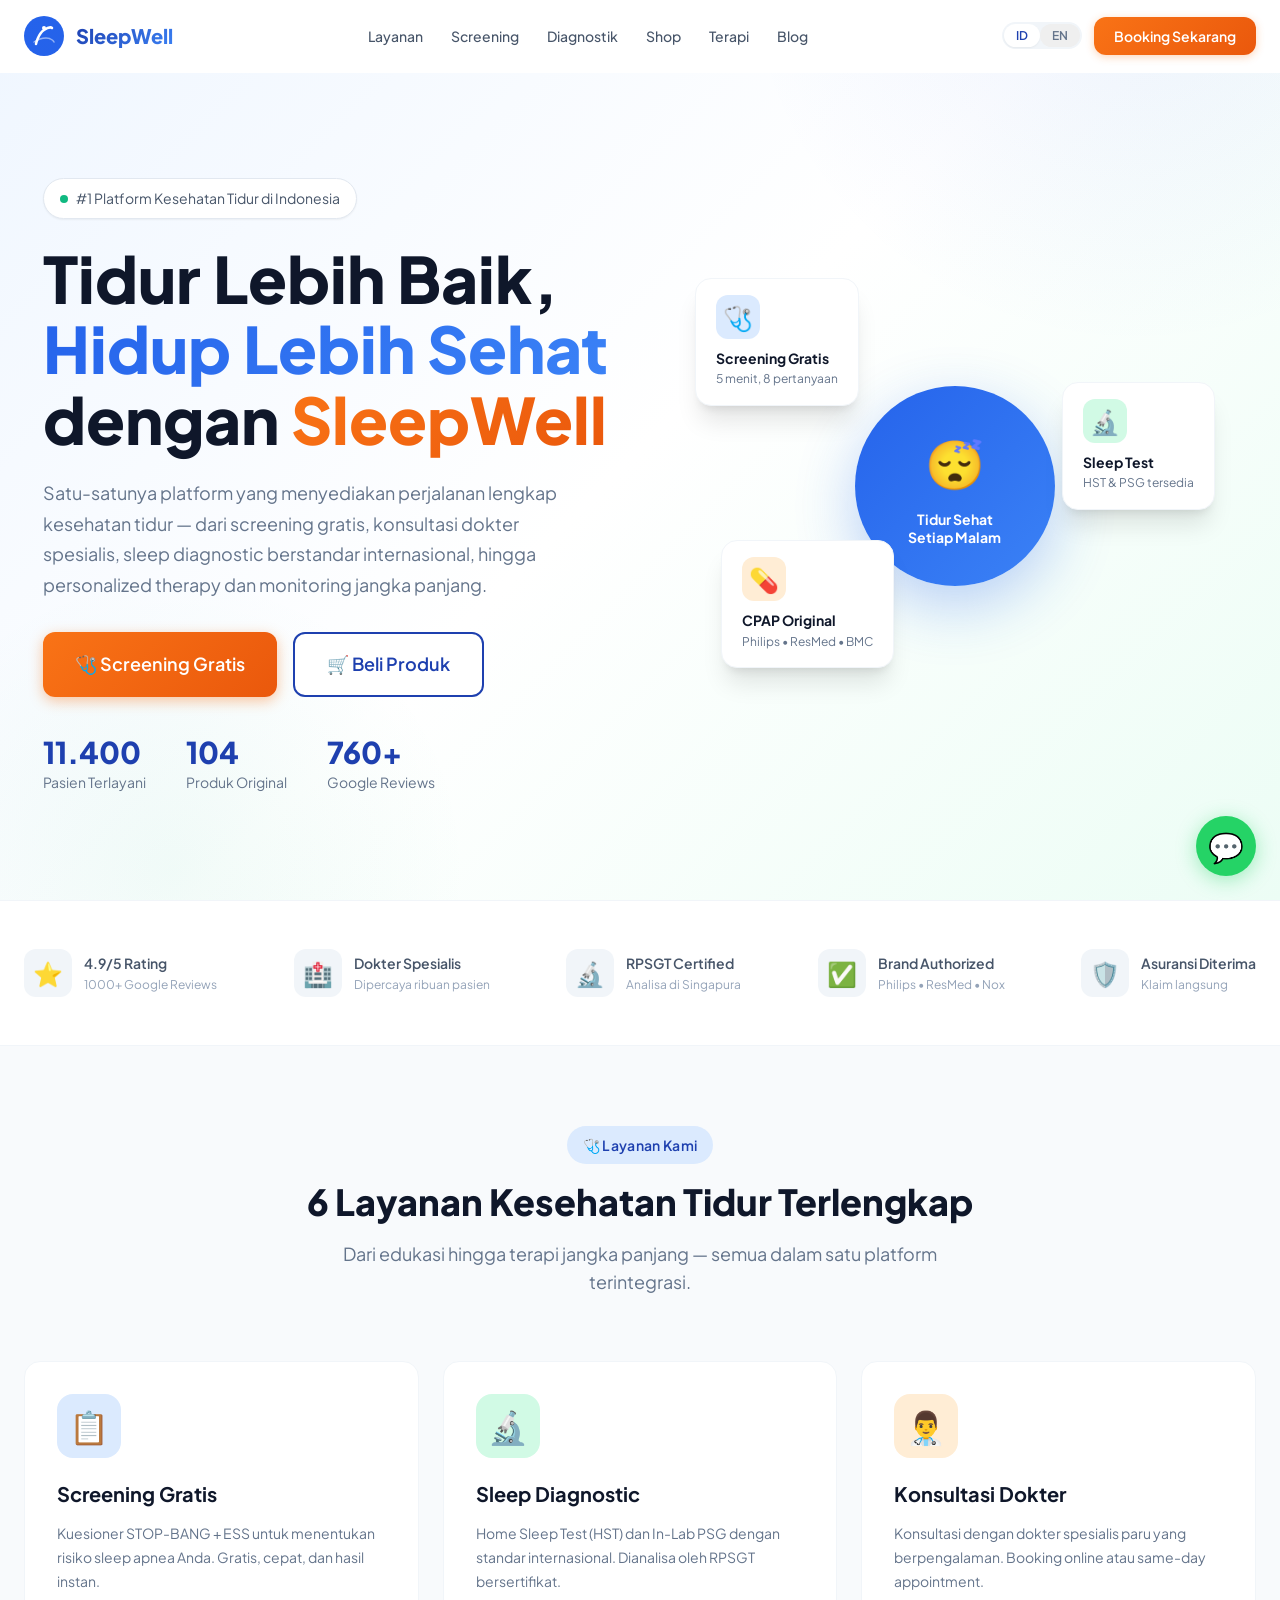
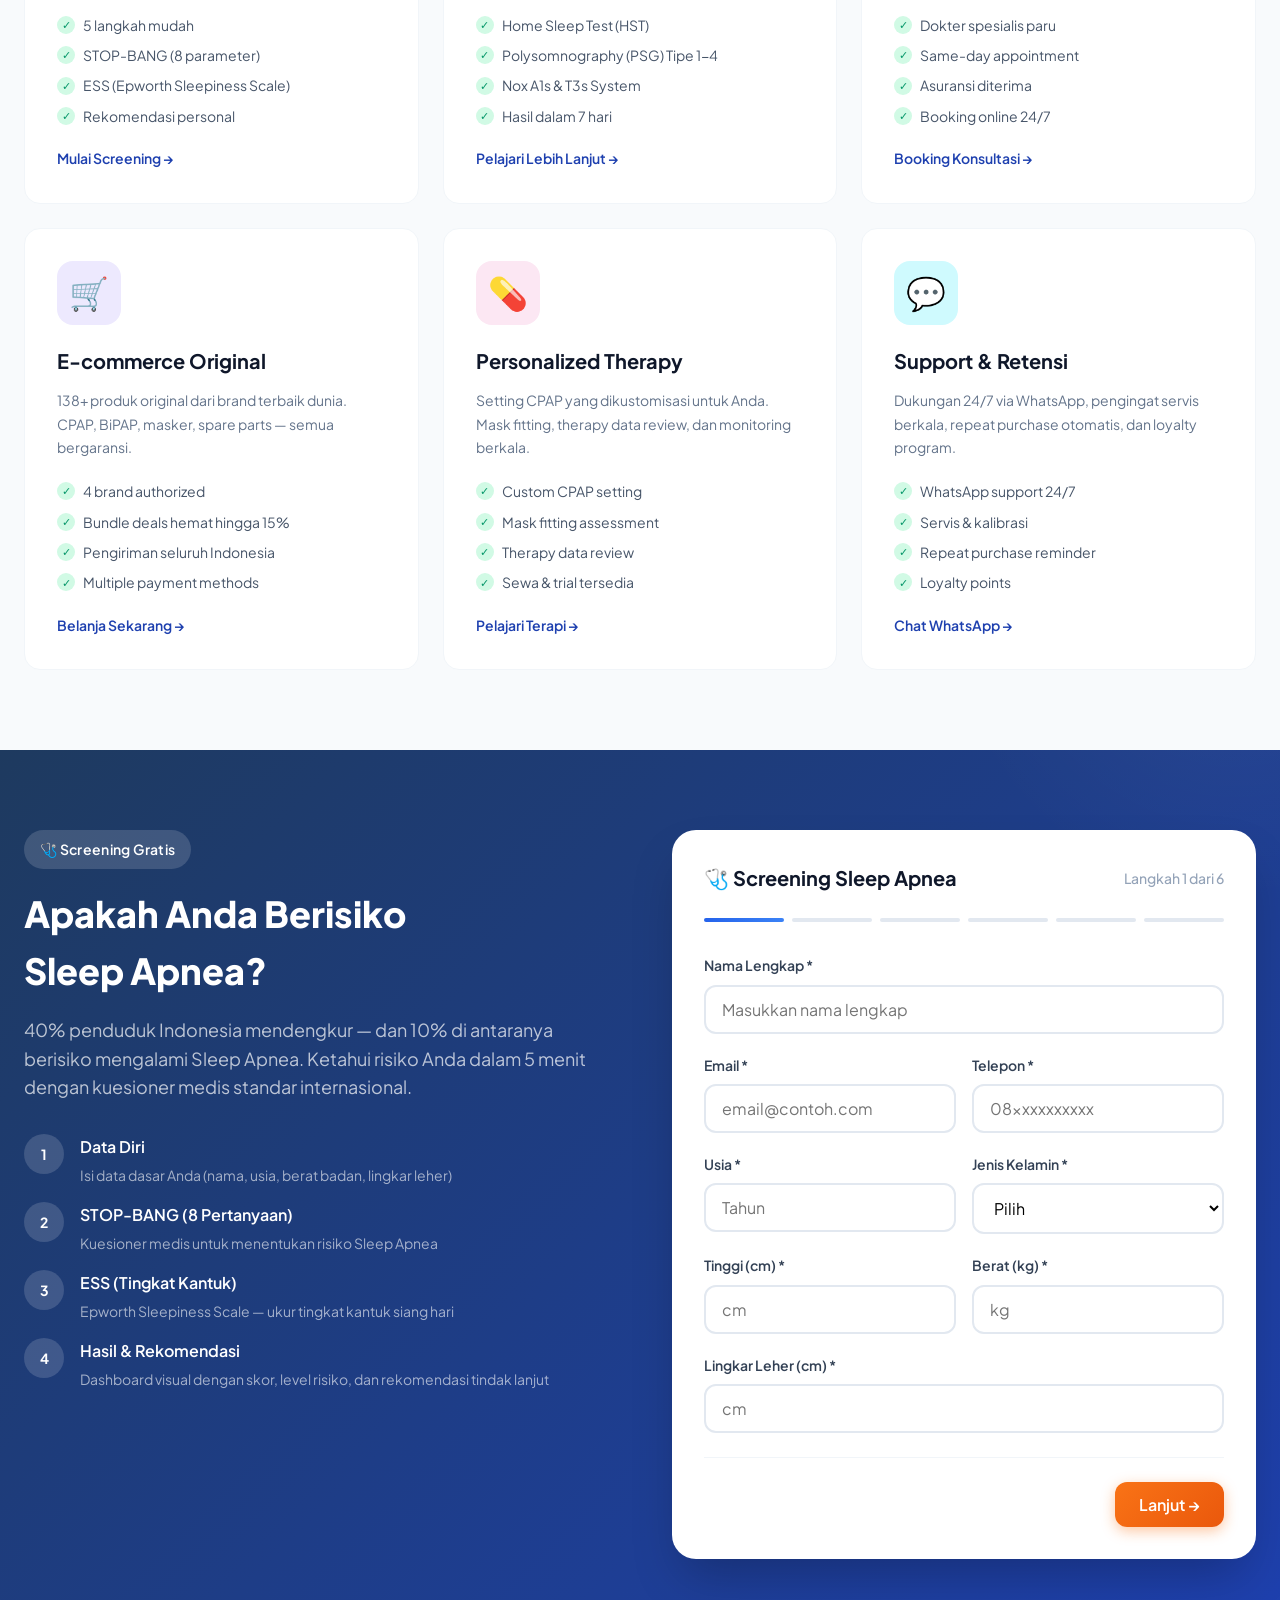
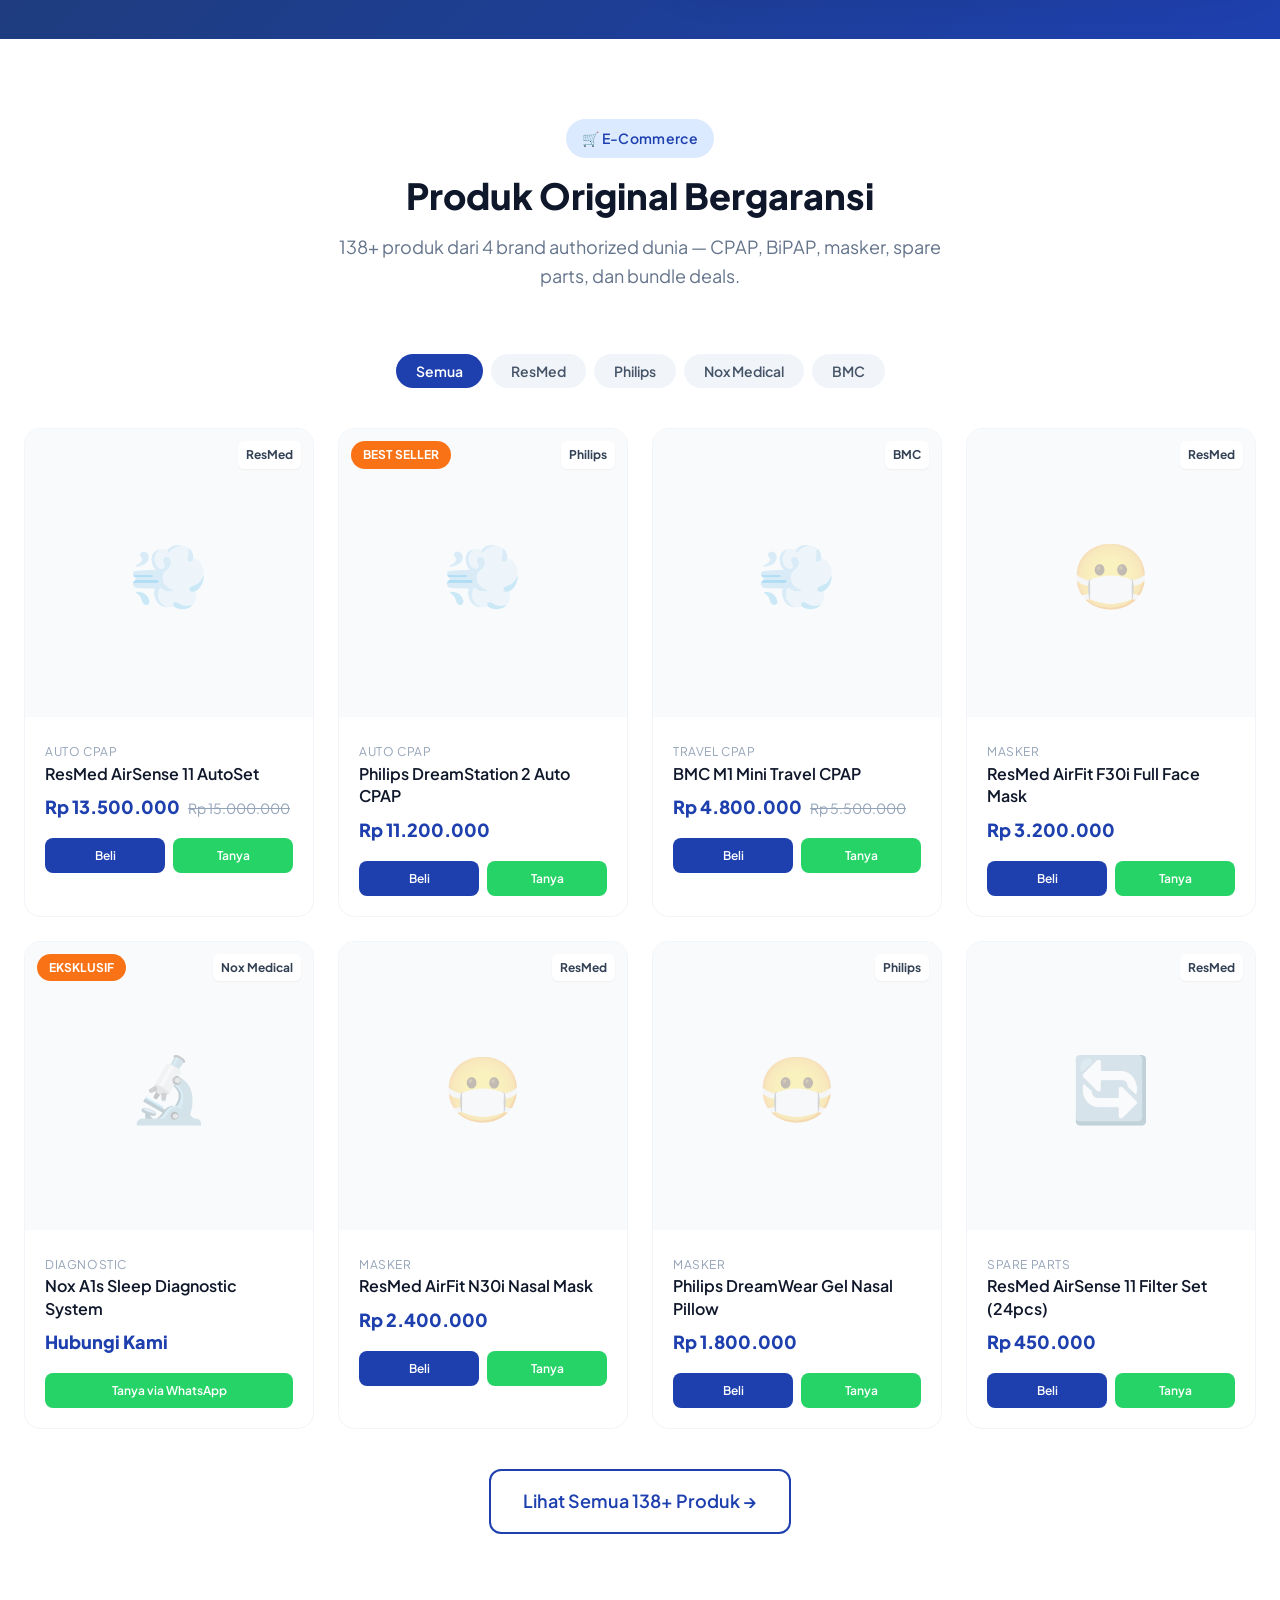
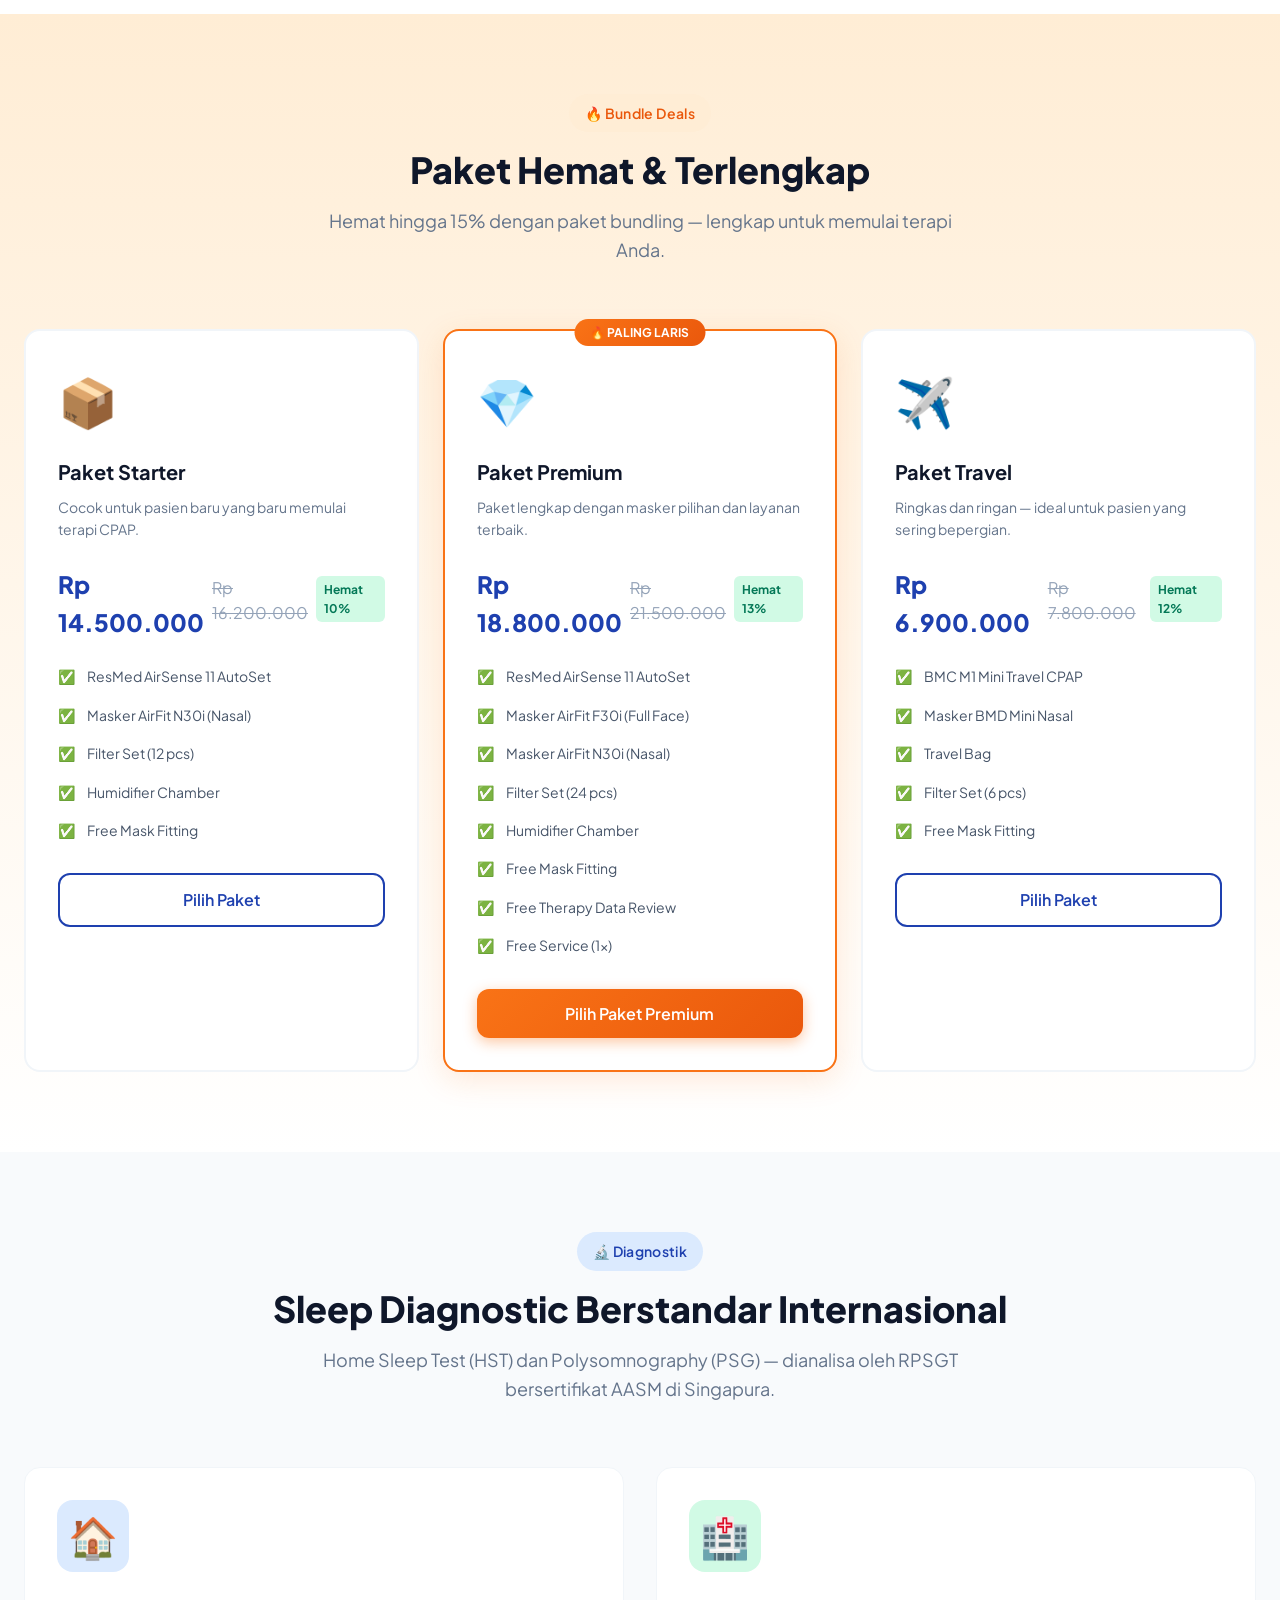
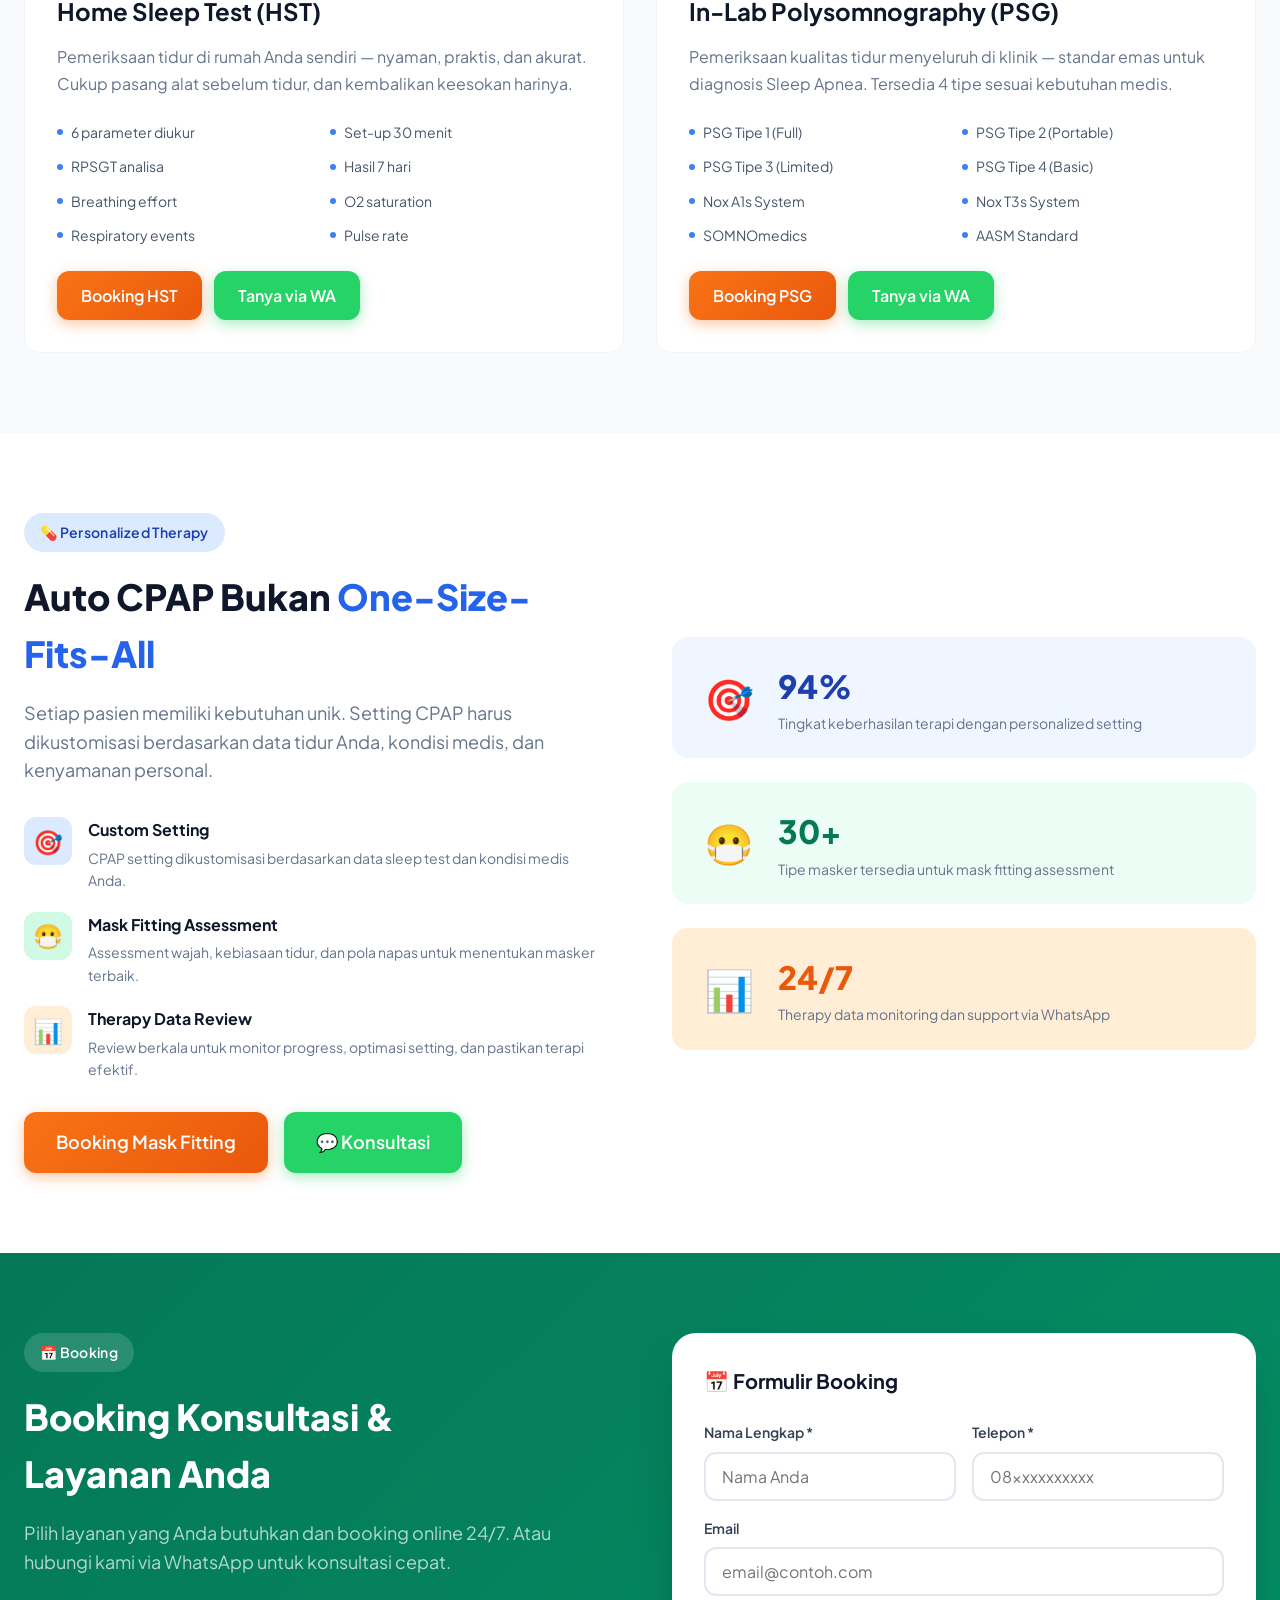
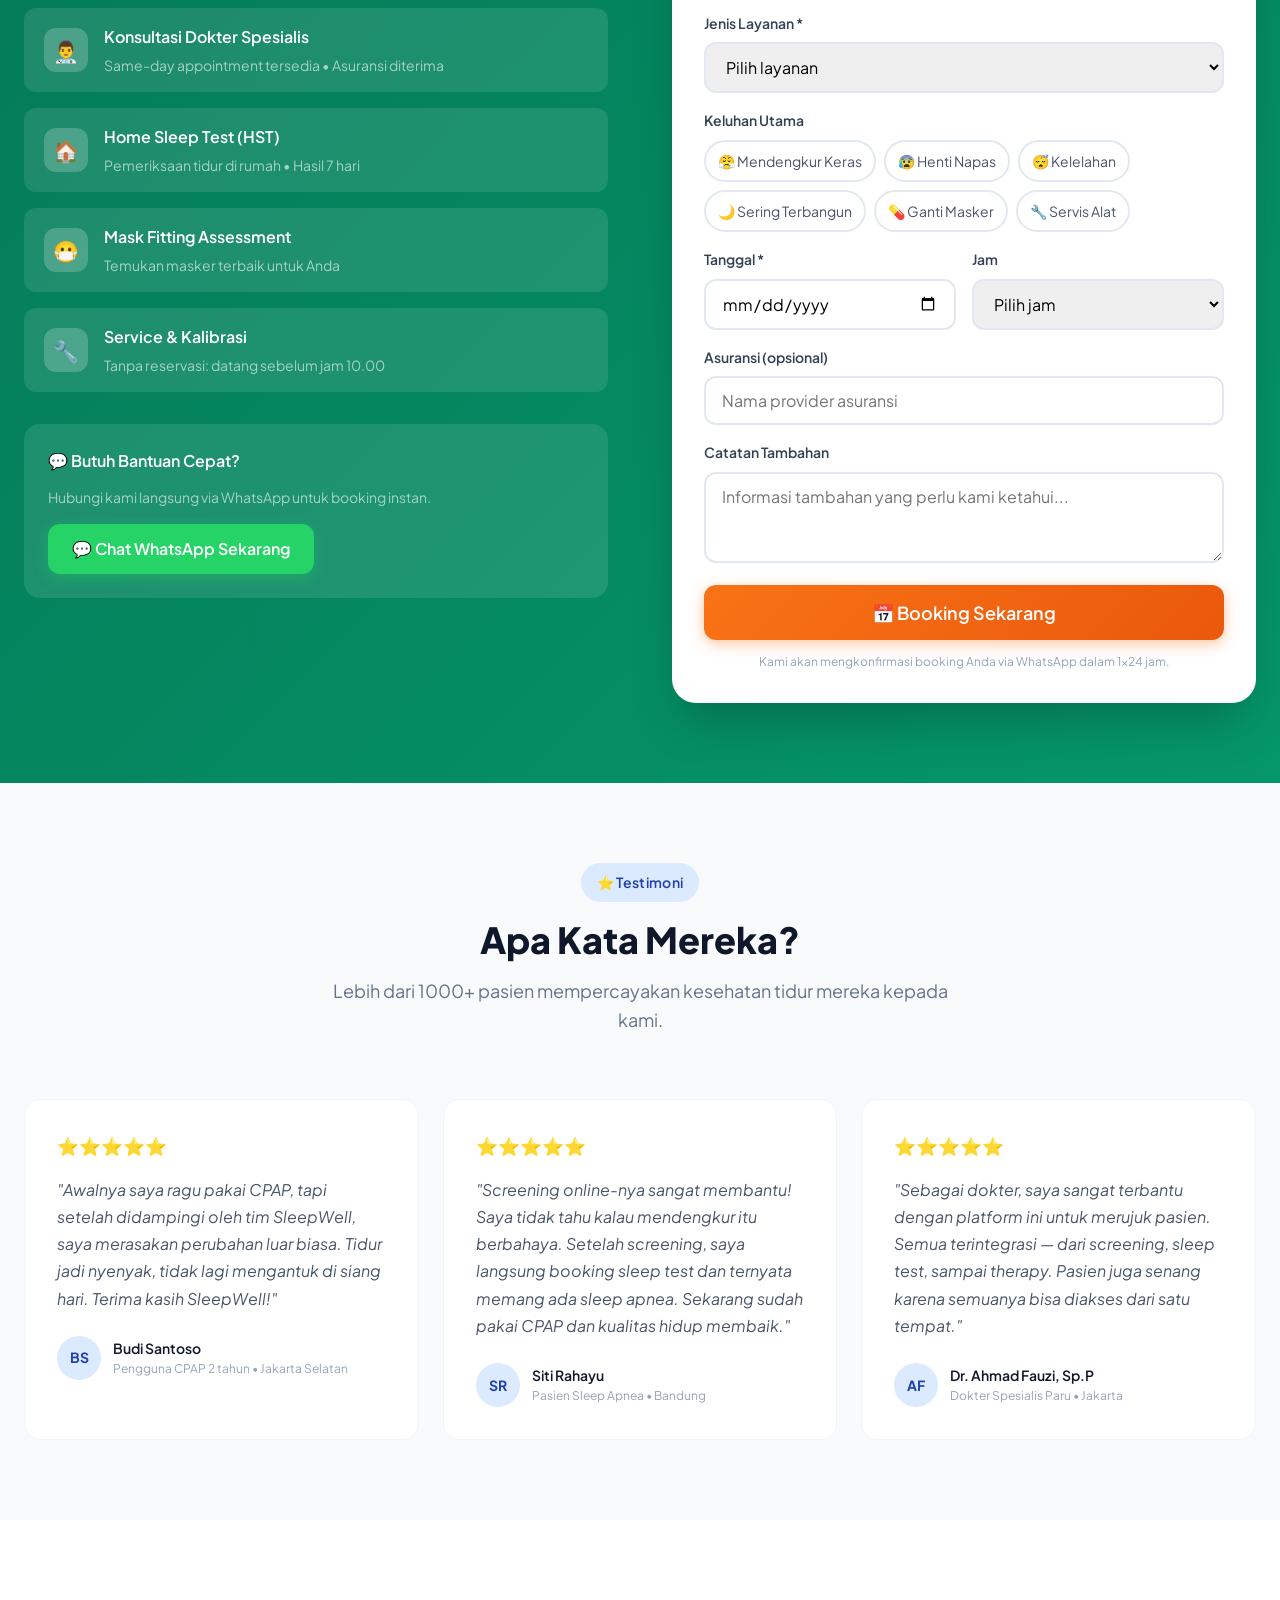
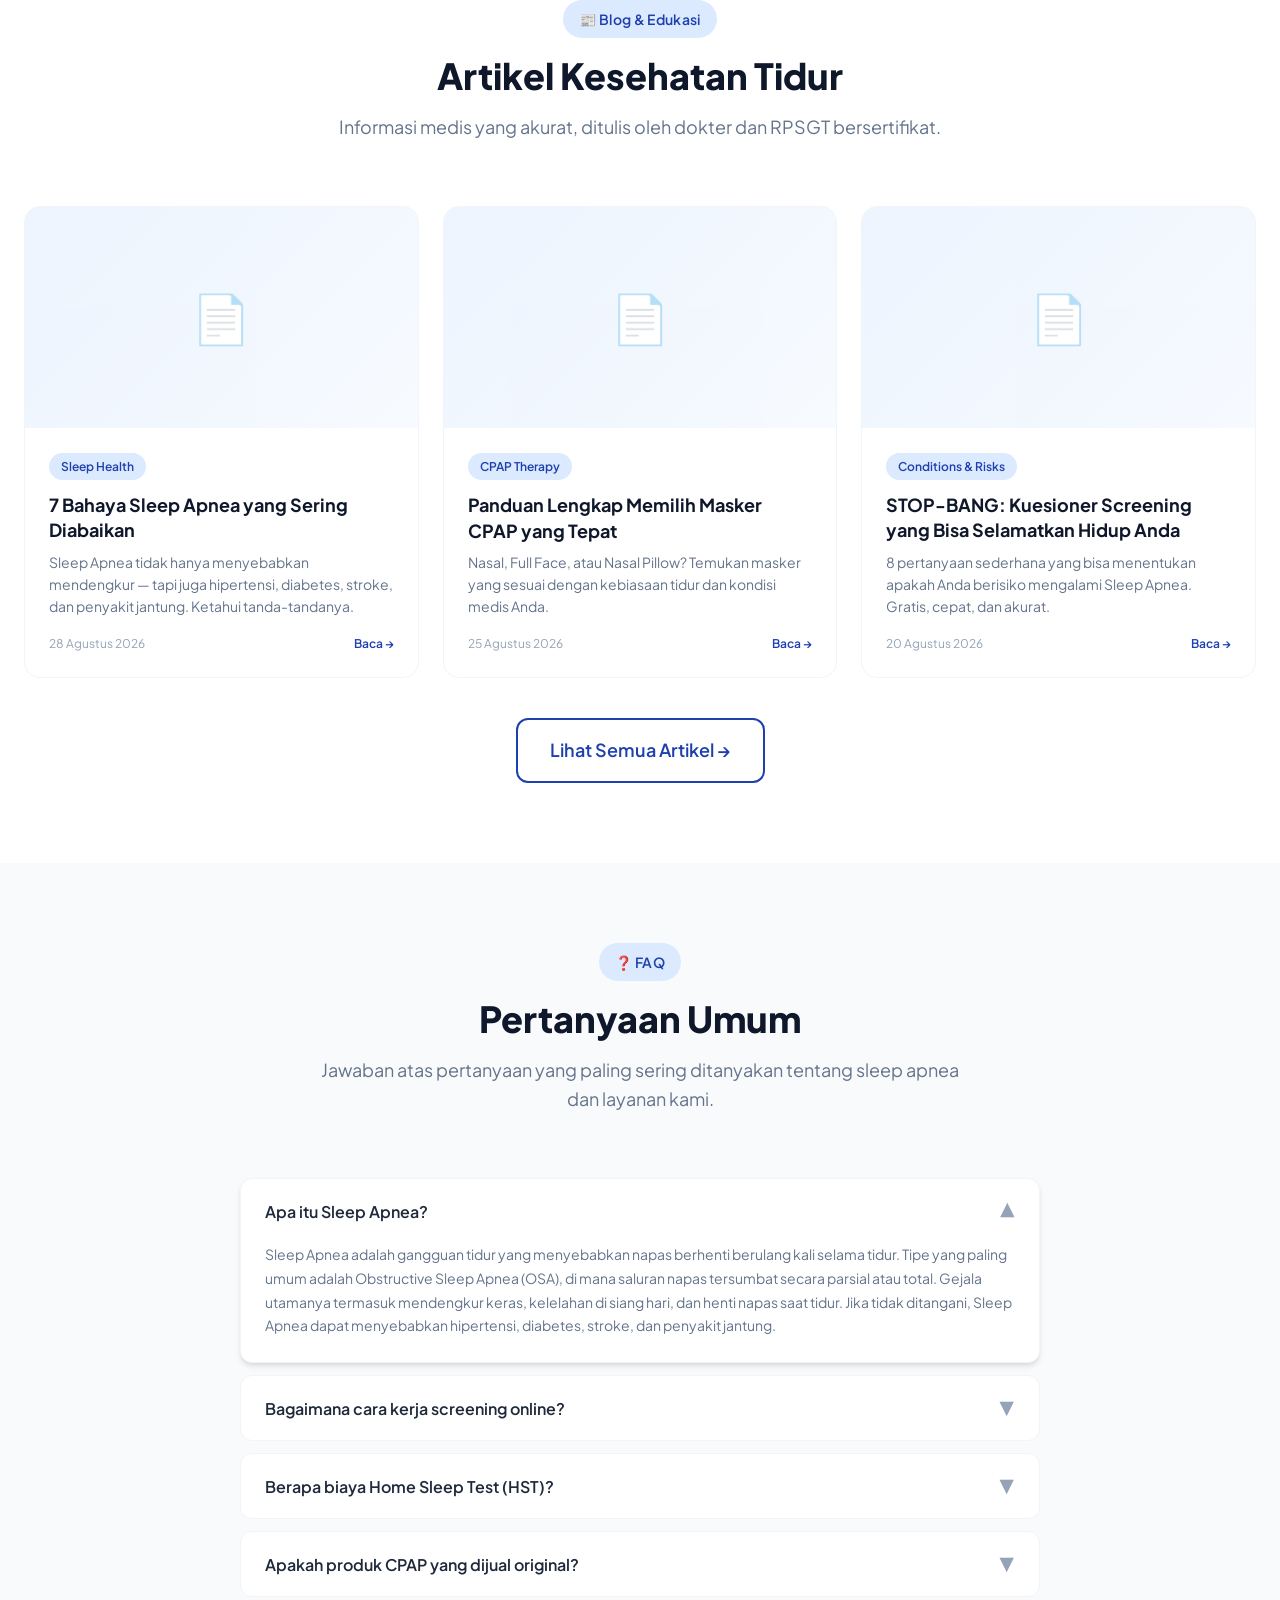
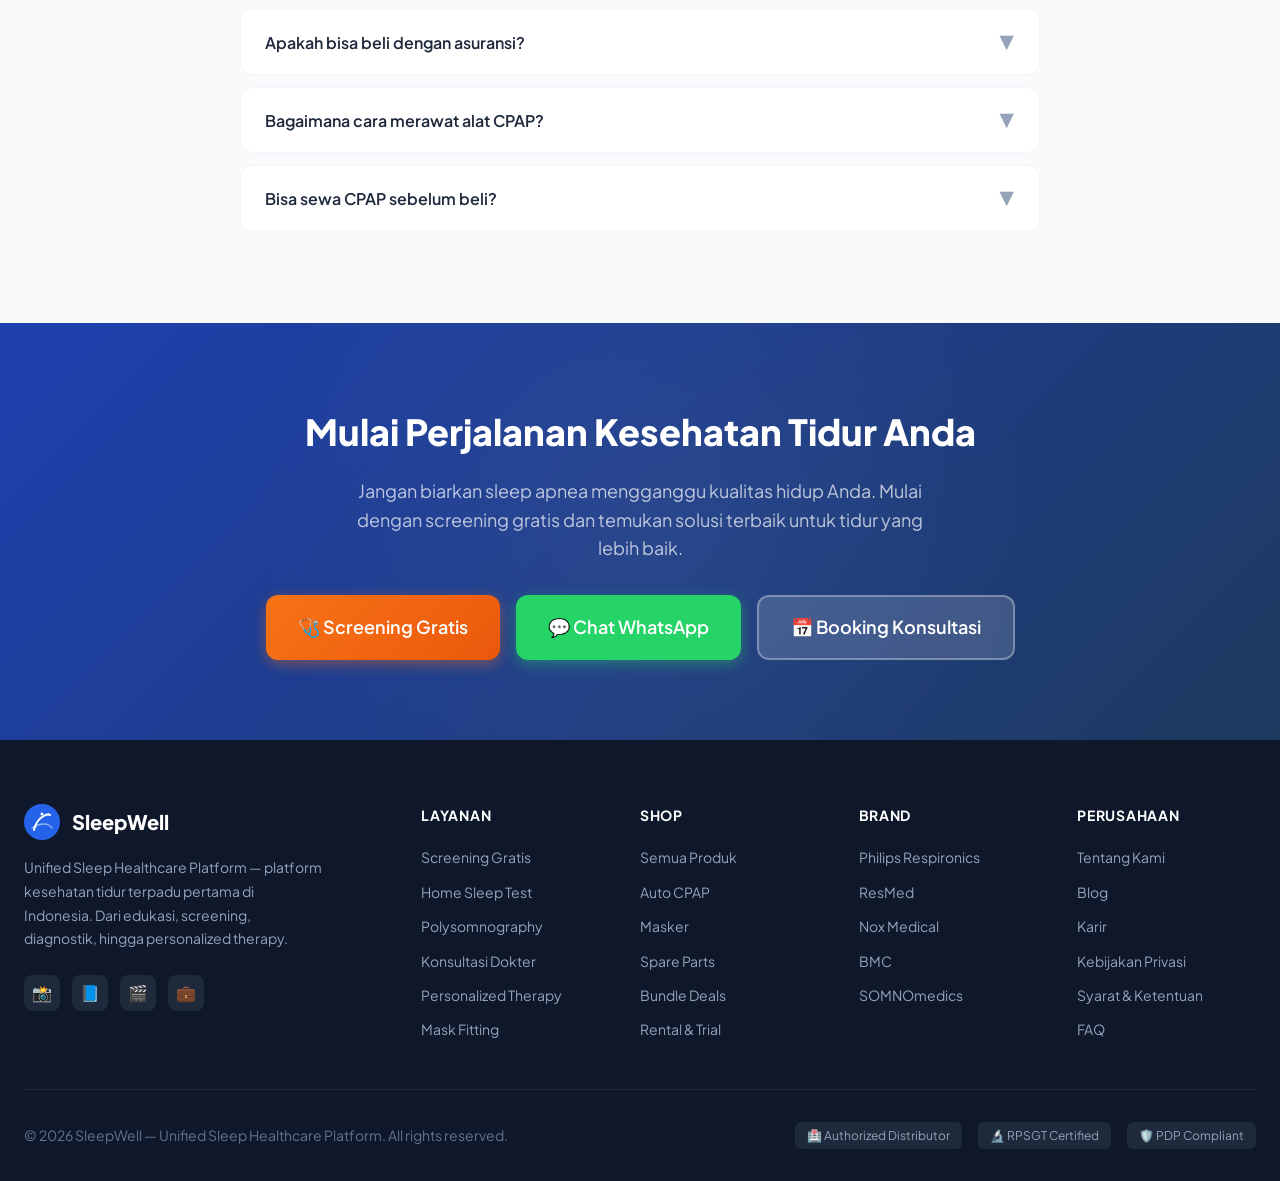
==== index.html @ 0ee3d503 "Deploy landing page to GitHub Pages Static landing page for Unified Sleep Healthcare Platform with C" ====
<!DOCTYPE html>
<html lang="id">
<head>
  <meta charset="UTF-8">
  <meta name="viewport" content="width=device-width, initial-scale=1.0">
  <meta name="description" content="Unified Sleep Healthcare Platform — Satu-satunya platform di Indonesia yang menyediakan perjalanan lengkap kesehatan tidur: screening gratis, konsultasi dokter spesialis, sleep diagnostic, e-commerce CPAP, dan personalized therapy.">
  <meta name="keywords" content="sleep apnea, CPAP, BiPAP, screening sleep, home sleep test, Polysomnography, kesehatan tidur, dokter spesialis">
  <meta name="author" content="Unified Sleep Healthcare">
  <meta property="og:title" content="Unified Sleep Healthcare Platform">
  <meta property="og:description" content="Satu-satunya platform di Indonesia yang menyediakan perjalanan lengkap kesehatan tidur.">
  <meta property="og:type" content="website">
  <title>SleepWell — Unified Sleep Healthcare Platform</title>

  <!-- Fonts -->
  <link rel="preconnect" href="https://fonts.googleapis.com">
  <link rel="preconnect" href="https://fonts.gstatic.com" crossorigin>
  <link href="https://fonts.googleapis.com/css2?family=Plus+Jakarta+Sans:wght@400;500;600;700;800&display=swap" rel="stylesheet">

  <!-- Stylesheet -->
  <link rel="stylesheet" href="css/style.css">

  <!-- Structured Data -->
  <script type="application/ld+json">
  {
    "@context": "https://schema.org",
    "@type": "MedicalOrganization",
    "name": "Unified Sleep Healthcare Platform",
    "description": "Platform kesehatan tidur terpadu pertama di Indonesia",
    "medicalSpecialty": "Pulmonology",
    "availableService": [
      {"@type": "MedicalProcedure", "name": "Home Sleep Test"},
      {"@type": "MedicalProcedure", "name": "Polysomnography"},
      {"@type": "MedicalTherapy", "name": "CPAP Therapy"},
      {"@type": "MedicalTherapy", "name": "Personalized Therapy"}
    ]
  }
  </script>
</head>
<body>

  <!-- Skip Link -->
  <a href="#main" class="skip-link">Skip to main content</a>

  <!-- ============================================
       NAVIGATION
       ============================================ -->
  <nav class="navbar" role="navigation" aria-label="Main navigation">
    <div class="container navbar-inner">
      <!-- Brand -->
      <a href="#" class="navbar-brand" aria-label="SleepWell Home">
        <svg viewBox="0 0 40 40" fill="none" xmlns="http://www.w3.org/2000/svg" aria-hidden="true">
          <circle cx="20" cy="20" r="20" fill="url(#grad1)"/>
          <path d="M12 28C12 28 14 18 20 14C26 10 28 12 28 12" stroke="white" stroke-width="2.5" stroke-linecap="round"/>
          <path d="M10 26C10 26 16 22 22 22C28 22 30 26 30 26" stroke="rgba(255,255,255,0.5)" stroke-width="1.5" stroke-linecap="round"/>
          <circle cx="20" cy="12" r="2" fill="white"/>
          <defs>
            <linearGradient id="grad1" x1="0" y1="0" x2="40" y2="40">
              <stop offset="0%" stop-color="#2563eb"/>
              <stop offset="100%" stop-color="#1e40af"/>
            </linearGradient>
          </defs>
        </svg>
        <span>SleepWell</span>
      </a>

      <!-- Desktop Menu -->
      <div class="navbar-menu" role="menubar">
        <a href="#services" class="navbar-link" role="menuitem">Layanan</a>
        <a href="#screening" class="navbar-link" role="menuitem">Screening</a>
        <a href="#diagnosis" class="navbar-link" role="menuitem">Diagnostik</a>
        <a href="#shop" class="navbar-link" role="menuitem">Shop</a>
        <a href="#therapy" class="navbar-link" role="menuitem">Terapi</a>
        <a href="#blog" class="navbar-link" role="menuitem">Blog</a>
      </div>

      <!-- Actions -->
      <div class="navbar-actions">
        <div class="lang-toggle" role="group" aria-label="Language">
          <button class="lang-btn active" data-lang="id" aria-pressed="true">ID</button>
          <button class="lang-btn" data-lang="en" aria-pressed="false">EN</button>
        </div>
        <a href="#booking" class="btn btn-primary btn-sm navbar-cta">Booking Sekarang</a>
        <button class="mobile-toggle" aria-label="Open menu" onclick="toggleMobileMenu()">
          <span></span><span></span><span></span>
        </button>
      </div>
    </div>
  </nav>

  <!-- Mobile Menu -->
  <div class="mobile-menu" id="mobileMenu" aria-hidden="true">
    <div class="mobile-menu-content">
      <div class="mobile-menu-header">
        <span style="font-weight:700; color:var(--blue-700);">SleepWell</span>
        <button class="mobile-menu-close" onclick="toggleMobileMenu()" aria-label="Close menu">✕</button>
      </div>
      <div class="mobile-menu-links">
        <a href="#services" class="mobile-menu-link" onclick="toggleMobileMenu()">
          <span class="icon">🩺</span> Layanan
        </a>
        <a href="#screening" class="mobile-menu-link" onclick="toggleMobileMenu()">
          <span class="icon">📋</span> Screening Gratis
        </a>
        <a href="#diagnosis" class="mobile-menu-link" onclick="toggleMobileMenu()">
          <span class="icon">🔬</span> Diagnostik
        </a>
        <a href="#shop" class="mobile-menu-link" onclick="toggleMobileMenu()">
          <span class="icon">🛒</span> Shop
        </a>
        <a href="#therapy" class="mobile-menu-link" onclick="toggleMobileMenu()">
          <span class="icon">💊</span> Personalized Terapi
        </a>
        <a href="#booking" class="mobile-menu-link" onclick="toggleMobileMenu()">
          <span class="icon">📅</span> Konsultasi
        </a>
        <a href="#blog" class="mobile-menu-link" onclick="toggleMobileMenu()">
          <span class="icon">📰</span> Blog
        </a>
        <div class="mobile-menu-divider"></div>
        <a href="#booking" class="mobile-menu-cta" onclick="toggleMobileMenu()">Booking Sekarang</a>
      </div>
    </div>
  </div>

  <!-- ============================================
       MAIN CONTENT
       ============================================ -->
  <main id="main">

    <!-- HERO SECTION -->
    <section class="hero" id="home">
      <div class="container">
        <div class="hero-grid">
          <!-- Hero Content -->
          <div class="hero-content">
            <div class="hero-badge">
              <span class="badge-dot"></span>
              #1 Platform Kesehatan Tidur di Indonesia
            </div>
            <h1 class="hero-title">
              Tidur Lebih Baik,<br>
              <span class="highlight">Hidup Lebih Sehat</span><br>
              dengan <span class="highlight-orange">SleepWell</span>
            </h1>
            <p class="hero-description">
              Satu-satunya platform yang menyediakan perjalanan lengkap kesehatan tidur — dari screening gratis, konsultasi dokter spesialis, sleep diagnostic berstandar internasional, hingga personalized therapy dan monitoring jangka panjang.
            </p>
            <div class="hero-cta">
              <a href="#screening" class="btn btn-primary btn-lg">
                🩺 Screening Gratis
              </a>
              <a href="#shop" class="btn btn-secondary btn-lg">
                🛒 Beli Produk
              </a>
            </div>
            <div class="hero-stats">
              <div class="hero-stat">
                <div class="hero-stat-number" data-target="15000">0</div>
                <div class="hero-stat-label">Pasien Terlayani</div>
              </div>
              <div class="hero-stat">
                <div class="hero-stat-number" data-target="138">0</div>
                <div class="hero-stat-label">Produk Original</div>
              </div>
              <div class="hero-stat">
                <div class="hero-stat-number" data-target="1000" data-suffix="+">0</div>
                <div class="hero-stat-label">Google Reviews</div>
              </div>
            </div>
          </div>

          <!-- Hero Visual -->
          <div class="hero-visual" aria-hidden="true">
            <div class="hero-illustration">
              <!-- Center Circle -->
              <div class="hero-center-circle">
                <span class="icon">😴</span>
                <span class="text">Tidur Sehat<br>Setiap Malam</span>
              </div>

              <!-- Floating Cards -->
              <div class="hero-card hero-card-1">
                <div class="hero-card-icon blue">🩺</div>
                <div class="hero-card-title">Screening Gratis</div>
                <div class="hero-card-desc">5 menit, 8 pertanyaan</div>
              </div>
              <div class="hero-card hero-card-2">
                <div class="hero-card-icon green">🔬</div>
                <div class="hero-card-title">Sleep Test</div>
                <div class="hero-card-desc">HST & PSG tersedia</div>
              </div>
              <div class="hero-card hero-card-3">
                <div class="hero-card-icon orange">💊</div>
                <div class="hero-card-title">CPAP Original</div>
                <div class="hero-card-desc">Philips • ResMed • BMC</div>
              </div>
            </div>
          </div>
        </div>
      </div>
    </section>

    <!-- TRUST SIGNALS -->
    <section class="trust-section" aria-label="Trust signals">
      <div class="container">
        <div class="trust-grid">
          <div class="trust-item animate-on-scroll">
            <div class="trust-icon">⭐</div>
            <div>
              <div class="trust-text">4.9/5 Rating</div>
              <div class="trust-subtext">1000+ Google Reviews</div>
            </div>
          </div>
          <div class="trust-item animate-on-scroll animate-delay-1">
            <div class="trust-icon">🏥</div>
            <div>
              <div class="trust-text">Dokter Spesialis</div>
              <div class="trust-subtext">Dipercaya ribuan pasien</div>
            </div>
          </div>
          <div class="trust-item animate-on-scroll animate-delay-2">
            <div class="trust-icon">🔬</div>
            <div>
              <div class="trust-text">RPSGT Certified</div>
              <div class="trust-subtext">Analisa di Singapura</div>
            </div>
          </div>
          <div class="trust-item animate-on-scroll animate-delay-3">
            <div class="trust-icon">✅</div>
            <div>
              <div class="trust-text">Brand Authorized</div>
              <div class="trust-subtext">Philips • ResMed • Nox</div>
            </div>
          </div>
          <div class="trust-item animate-on-scroll animate-delay-4">
            <div class="trust-icon">🛡️</div>
            <div>
              <div class="trust-text">Asuransi Diterima</div>
              <div class="trust-subtext">Klaim langsung</div>
            </div>
          </div>
        </div>
      </div>
    </section>

    <!-- SERVICES SECTION -->
    <section class="section services-section" id="services">
      <div class="container">
        <div class="section-header animate-on-scroll">
          <span class="section-badge">🩺 Layanan Kami</span>
          <h2 class="section-title">6 Layanan Kesehatan Tidur Terlengkap</h2>
          <p class="section-subtitle">Dari edukasi hingga terapi jangka panjang — semua dalam satu platform terintegrasi.</p>
        </div>

        <div class="services-grid">
          <!-- Service 1: Screening -->
          <div class="service-card animate-on-scroll">
            <div class="service-icon blue">📋</div>
            <h3 class="service-title">Screening Gratis</h3>
            <p class="service-description">Kuesioner STOP-BANG + ESS untuk menentukan risiko sleep apnea Anda. Gratis, cepat, dan hasil instan.</p>
            <div class="service-features">
              <div class="service-feature">
                <span class="check">✓</span> 5 langkah mudah
              </div>
              <div class="service-feature">
                <span class="check">✓</span> STOP-BANG (8 parameter)
              </div>
              <div class="service-feature">
                <span class="check">✓</span> ESS (Epworth Sleepiness Scale)
              </div>
              <div class="service-feature">
                <span class="check">✓</span> Rekomendasi personal
              </div>
            </div>
            <a href="#screening" class="service-cta">Mulai Screening →</a>
          </div>

          <!-- Service 2: Diagnosis -->
          <div class="service-card animate-on-scroll animate-delay-1">
            <div class="service-icon green">🔬</div>
            <h3 class="service-title">Sleep Diagnostic</h3>
            <p class="service-description">Home Sleep Test (HST) dan In-Lab PSG dengan standar internasional. Dianalisa oleh RPSGT bersertifikat.</p>
            <div class="service-features">
              <div class="service-feature">
                <span class="check">✓</span> Home Sleep Test (HST)
              </div>
              <div class="service-feature">
                <span class="check">✓</span> Polysomnography (PSG) Tipe 1-4
              </div>
              <div class="service-feature">
                <span class="check">✓</span> Nox A1s & T3s System
              </div>
              <div class="service-feature">
                <span class="check">✓</span> Hasil dalam 7 hari
              </div>
            </div>
            <a href="#diagnosis" class="service-cta">Pelajari Lebih Lanjut →</a>
          </div>

          <!-- Service 3: Consultation -->
          <div class="service-card animate-on-scroll animate-delay-2">
            <div class="service-icon orange">👨‍⚕️</div>
            <h3 class="service-title">Konsultasi Dokter</h3>
            <p class="service-description">Konsultasi dengan dokter spesialis paru yang berpengalaman. Booking online atau same-day appointment.</p>
            <div class="service-features">
              <div class="service-feature">
                <span class="check">✓</span> Dokter spesialis paru
              </div>
              <div class="service-feature">
                <span class="check">✓</span> Same-day appointment
              </div>
              <div class="service-feature">
                <span class="check">✓</span> Asuransi diterima
              </div>
              <div class="service-feature">
                <span class="check">✓</span> Booking online 24/7
              </div>
            </div>
            <a href="#booking" class="service-cta">Booking Konsultasi →</a>
          </div>

          <!-- Service 4: E-commerce -->
          <div class="service-card animate-on-scroll animate-delay-3">
            <div class="service-icon purple">🛒</div>
            <h3 class="service-title">E-commerce Original</h3>
            <p class="service-description">138+ produk original dari brand terbaik dunia. CPAP, BiPAP, masker, spare parts — semua bergaransi.</p>
            <div class="service-features">
              <div class="service-feature">
                <span class="check">✓</span> 4 brand authorized
              </div>
              <div class="service-feature">
                <span class="check">✓</span> Bundle deals hemat hingga 15%
              </div>
              <div class="service-feature">
                <span class="check">✓</span> Pengiriman seluruh Indonesia
              </div>
              <div class="service-feature">
                <span class="check">✓</span> Multiple payment methods
              </div>
            </div>
            <a href="#shop" class="service-cta">Belanja Sekarang →</a>
          </div>

          <!-- Service 5: Therapy -->
          <div class="service-card animate-on-scroll animate-delay-4">
            <div class="service-icon pink">💊</div>
            <h3 class="service-title">Personalized Therapy</h3>
            <p class="service-description">Setting CPAP yang dikustomisasi untuk Anda. Mask fitting, therapy data review, dan monitoring berkala.</p>
            <div class="service-features">
              <div class="service-feature">
                <span class="check">✓</span> Custom CPAP setting
              </div>
              <div class="service-feature">
                <span class="check">✓</span> Mask fitting assessment
              </div>
              <div class="service-feature">
                <span class="check">✓</span> Therapy data review
              </div>
              <div class="service-feature">
                <span class="check">✓</span> Sewa & trial tersedia
              </div>
            </div>
            <a href="#therapy" class="service-cta">Pelajari Terapi →</a>
          </div>

          <!-- Service 6: Support -->
          <div class="service-card animate-on-scroll animate-delay-5">
            <div class="service-icon cyan">💬</div>
            <h3 class="service-title">Support & Retensi</h3>
            <p class="service-description">Dukungan 24/7 via WhatsApp, pengingat servis berkala, repeat purchase otomatis, dan loyalty program.</p>
            <div class="service-features">
              <div class="service-feature">
                <span class="check">✓</span> WhatsApp support 24/7
              </div>
              <div class="service-feature">
                <span class="check">✓</span> Servis & kalibrasi
              </div>
              <div class="service-feature">
                <span class="check">✓</span> Repeat purchase reminder
              </div>
              <div class="service-feature">
                <span class="check">✓</span> Loyalty points
              </div>
            </div>
            <a href="https://wa.me/6281234567890" class="service-cta">Chat WhatsApp →</a>
          </div>
        </div>
      </div>
    </section>

    <!-- SCREENING SECTION -->
    <section class="section screening-section" id="screening">
      <div class="container">
        <div class="screening-grid">
          <!-- Info -->
          <div class="screening-info animate-on-scroll">
            <span class="section-badge" style="background:rgba(255,255,255,0.15); color:#fff;">🩺 Screening Gratis</span>
            <h2>Apakah Anda Berisiko<br>Sleep Apnea?</h2>
            <p>40% penduduk Indonesia mendengkur — dan 10% di antaranya berisiko mengalami Sleep Apnea. Ketahui risiko Anda dalam 5 menit dengan kuesioner medis standar internasional.</p>

            <div class="screening-steps">
              <div class="screening-step">
                <div class="step-number">1</div>
                <div class="step-content">
                  <h4>Data Diri</h4>
                  <p>Isi data dasar Anda (nama, usia, berat badan, lingkar leher)</p>
                </div>
              </div>
              <div class="screening-step">
                <div class="step-number">2</div>
                <div class="step-content">
                  <h4>STOP-BANG (8 Pertanyaan)</h4>
                  <p>Kuesioner medis untuk menentukan risiko Sleep Apnea</p>
                </div>
              </div>
              <div class="screening-step">
                <div class="step-number">3</div>
                <div class="step-content">
                  <h4>ESS (Tingkat Kantuk)</h4>
                  <p>Epworth Sleepiness Scale — ukur tingkat kantuk siang hari</p>
                </div>
              </div>
              <div class="screening-step">
                <div class="step-number">4</div>
                <div class="step-content">
                  <h4>Hasil & Rekomendasi</h4>
                  <p>Dashboard visual dengan skor, level risiko, dan rekomendasi tindak lanjut</p>
                </div>
              </div>
            </div>
          </div>

          <!-- Wizard -->
          <div class="screening-wizard animate-on-scroll animate-delay-2" id="screeningWizard">
            <div class="wizard-header">
              <h3 class="wizard-title">🩺 Screening Sleep Apnea</h3>
              <span class="wizard-step-indicator" id="stepIndicator">Langkah 1 dari 6</span>
            </div>

            <!-- Progress Bar -->
            <div class="wizard-progress" id="wizardProgress">
              <div class="wizard-progress-step active"></div>
              <div class="wizard-progress-step"></div>
              <div class="wizard-progress-step"></div>
              <div class="wizard-progress-step"></div>
              <div class="wizard-progress-step"></div>
              <div class="wizard-progress-step"></div>
            </div>

            <!-- Step Container -->
            <div id="wizardSteps">
              <!-- Step 1: Data Diri -->
              <div class="wizard-step active" data-step="1">
                <div class="wizard-form-group">
                  <label class="wizard-label" for="screenName">Nama Lengkap *</label>
                  <input type="text" id="screenName" class="wizard-input" placeholder="Masukkan nama lengkap" required>
                </div>
                <div class="wizard-input-group">
                  <div class="wizard-form-group">
                    <label class="wizard-label" for="screenEmail">Email *</label>
                    <input type="email" id="screenEmail" class="wizard-input" placeholder="email@contoh.com" required>
                  </div>
                  <div class="wizard-form-group">
                    <label class="wizard-label" for="screenPhone">Telepon *</label>
                    <input type="tel" id="screenPhone" class="wizard-input" placeholder="08xxxxxxxxxx" required>
                  </div>
                </div>
                <div class="wizard-input-group">
                  <div class="wizard-form-group">
                    <label class="wizard-label" for="screenAge">Usia *</label>
                    <input type="number" id="screenAge" class="wizard-input" placeholder="Tahun" min="18" max="100" required>
                  </div>
                  <div class="wizard-form-group">
                    <label class="wizard-label" for="screenGender">Jenis Kelamin *</label>
                    <select id="screenGender" class="wizard-input" required>
                      <option value="">Pilih</option>
                      <option value="laki-laki">Laki-laki</option>
                      <option value="perempuan">Perempuan</option>
                    </select>
                  </div>
                </div>
                <div class="wizard-input-group">
                  <div class="wizard-form-group">
                    <label class="wizard-label" for="screenHeight">Tinggi (cm) *</label>
                    <input type="number" id="screenHeight" class="wizard-input" placeholder="cm" min="100" max="250" required>
                  </div>
                  <div class="wizard-form-group">
                    <label class="wizard-label" for="screenWeight">Berat (kg) *</label>
                    <input type="number" id="screenWeight" class="wizard-input" placeholder="kg" min="30" max="300" required>
                  </div>
                </div>
                <div class="wizard-form-group">
                  <label class="wizard-label" for="screenNeck">Lingkar Leher (cm) *</label>
                  <input type="number" id="screenNeck" class="wizard-input" placeholder="cm" min="20" max="60" required>
                </div>
                <div class="wizard-nav">
                  <div></div>
                  <button class="btn btn-primary" onclick="nextStep(2)">Lanjut →</button>
                </div>
              </div>

              <!-- Step 2: STOP-BANG Q1-Q2 -->
              <div class="wizard-step" data-step="2" style="display:none;">
                <div class="wizard-question">
                  <p>S — <strong>S</strong>noring: Apakah Anda mendengkur keras?</p>
                  <div class="wizard-options">
                    <button class="wizard-option" onclick="selectOption(this, 'q1', 'yes')">Ya</button>
                    <button class="wizard-option" onclick="selectOption(this, 'q1', 'no')">Tidak</button>
                  </div>
                </div>
                <div class="wizard-question">
                  <p>T — <strong>T</strong>ired: Apakah Anda sering merasa lelah atau mengantuk di siang hari?</p>
                  <div class="wizard-options">
                    <button class="wizard-option" onclick="selectOption(this, 'q2', 'yes')">Ya</button>
                    <button class="wizard-option" onclick="selectOption(this, 'q2', 'no')">Tidak</button>
                  </div>
                </div>
                <div class="wizard-nav">
                  <button class="btn btn-ghost" onclick="prevStep(1)">← Kembali</button>
                  <button class="btn btn-primary" onclick="nextStep(3)">Lanjut →</button>
                </div>
              </div>

              <!-- Step 3: STOP-BANG Q3-Q4 -->
              <div class="wizard-step" data-step="3" style="display:none;">
                <div class="wizard-question">
                  <p>O — <strong>O</strong>bserved: Apakah seseorang pernah mengamati Anda berhenti bernapas saat tidur?</p>
                  <div class="wizard-options">
                    <button class="wizard-option" onclick="selectOption(this, 'q3', 'yes')">Ya</button>
                    <button class="wizard-option" onclick="selectOption(this, 'q3', 'no')">Tidak</button>
                  </div>
                </div>
                <div class="wizard-question">
                  <p>P — <strong>P</strong>ressure: Apakah Anda memiliki riwayat tekanan darah tinggi (hipertensi)?</p>
                  <div class="wizard-options">
                    <button class="wizard-option" onclick="selectOption(this, 'q4', 'yes')">Ya</button>
                    <button class="wizard-option" onclick="selectOption(this, 'q4', 'no')">Tidak</button>
                  </div>
                </div>
                <div class="wizard-nav">
                  <button class="btn btn-ghost" onclick="prevStep(2)">← Kembali</button>
                  <button class="btn btn-primary" onclick="nextStep(4)">Lanjut →</button>
                </div>
              </div>

              <!-- Step 4: STOP-BANG Q5-Q8 (Auto-calculated) -->
              <div class="wizard-step" data-step="4" style="display:none;">
                <div class="wizard-question">
                  <p>B — <strong>B</strong>MI: Berat badan Anda (auto-calculated)</p>
                  <div id="bmiDisplay" style="padding: 0.75rem 1rem; background: var(--blue-50); border-radius: 0.5rem; font-weight: 600; color: var(--blue-700);">
                    Menghitung...
                  </div>
                </div>
                <div class="wizard-question">
                  <p>A — <strong>A</strong>ge: Usia Anda ≥ 50 tahun?</p>
                  <div id="ageDisplay" style="padding: 0.75rem 1rem; background: var(--gray-50); border-radius: 0.5rem; font-weight: 600;">
                    Memeriksa...
                  </div>
                </div>
                <div class="wizard-question">
                  <p>N — <strong>N</strong>eck: Lingkar leher Anda > 40cm (laki-laki) atau > 38cm (perempuan)?</p>
                  <div id="neckDisplay" style="padding: 0.75rem 1rem; background: var(--gray-50); border-radius: 0.5rem; font-weight: 600;">
                    Memeriksa...
                  </div>
                </div>
                <div class="wizard-question">
                  <p>G — <strong>G</strong>ender: Jenis kelamin Anda?</p>
                  <div id="genderDisplay" style="padding: 0.75rem 1rem; background: var(--gray-50); border-radius: 0.5rem; font-weight: 600;">
                    Memeriksa...
                  </div>
                </div>
                <div class="wizard-nav">
                  <button class="btn btn-ghost" onclick="prevStep(3)">← Kembali</button>
                  <button class="btn btn-primary" onclick="nextStep(5)">Lanjut ke ESS →</button>
                </div>
              </div>

              <!-- Step 5: ESS -->
              <div class="wizard-step" data-step="5" style="display:none;">
                <p style="font-size:0.875rem; color:var(--gray-500); margin-bottom:1.5rem;">
                  <strong>Epworth Sleepiness Scale (ESS)</strong> — Seberapa besar kemungkinan Anda tertidur atau mengantuk dalam situasi berikut? (0 = Tidak pernah, 1 = Ringan, 2 = Sedang, 3 = Parah)
                </p>
                <div class="wizard-question" id="essContainer">
                  <p>1. Duduk dan membaca</p>
                  <div class="wizard-options">
                    <button class="wizard-option" onclick="selectESS(this, 0, 0)">0</button>
                    <button class="wizard-option" onclick="selectESS(this, 0, 1)">1</button>
                    <button class="wizard-option" onclick="selectESS(this, 0, 2)">2</button>
                    <button class="wizard-option" onclick="selectESS(this, 0, 3)">3</button>
                  </div>
                </div>
                <div class="wizard-question">
                  <p>2. Menonton TV</p>
                  <div class="wizard-options">
                    <button class="wizard-option" onclick="selectESS(this, 1, 0)">0</button>
                    <button class="wizard-option" onclick="selectESS(this, 1, 1)">1</button>
                    <button class="wizard-option" onclick="selectESS(this, 1, 2)">2</button>
                    <button class="wizard-option" onclick="selectESS(this, 1, 3)">3</button>
                  </div>
                </div>
                <div class="wizard-question">
                  <p>3. Duduk diam di tempat umum (bioskop, rapat)</p>
                  <div class="wizard-options">
                    <button class="wizard-option" onclick="selectESS(this, 2, 0)">0</button>
                    <button class="wizard-option" onclick="selectESS(this, 2, 1)">1</button>
                    <button class="wizard-option" onclick="selectESS(this, 2, 2)">2</button>
                    <button class="wizard-option" onclick="selectESS(this, 2, 3)">3</button>
                  </div>
                </div>
                <div class="wizard-question">
                  <p>4. Sebagai penumpang dalam mobil selama 1 jam tanpa berhenti</p>
                  <div class="wizard-options">
                    <button class="wizard-option" onclick="selectESS(this, 3, 0)">0</button>
                    <button class="wizard-option" onclick="selectESS(this, 3, 1)">1</button>
                    <button class="wizard-option" onclick="selectESS(this, 3, 2)">2</button>
                    <button class="wizard-option" onclick="selectESS(this, 3, 3)">3</button>
                  </div>
                </div>
                <div class="wizard-question">
                  <p>5. Berbaring siang hari untuk istirahat</p>
                  <div class="wizard-options">
                    <button class="wizard-option" onclick="selectESS(this, 4, 0)">0</button>
                    <button class="wizard-option" onclick="selectESS(this, 4, 1)">1</button>
                    <button class="wizard-option" onclick="selectESS(this, 4, 2)">2</button>
                    <button class="wizard-option" onclick="selectESS(this, 4, 3)">3</button>
                  </div>
                </div>
                <div class="wizard-question">
                  <p>6. Duduk dan berbicara dengan seseorang</p>
                  <div class="wizard-options">
                    <button class="wizard-option" onclick="selectESS(this, 5, 0)">0</button>
                    <button class="wizard-option" onclick="selectESS(this, 5, 1)">1</button>
                    <button class="wizard-option" onclick="selectESS(this, 5, 2)">2</button>
                    <button class="wizard-option" onclick="selectESS(this, 5, 3)">3</button>
                  </div>
                </div>
                <div class="wizard-question">
                  <p>7. Duduk diam setelah makan tanpa alkohol</p>
                  <div class="wizard-options">
                    <button class="wizard-option" onclick="selectESS(this, 6, 0)">0</button>
                    <button class="wizard-option" onclick="selectESS(this, 6, 1)">1</button>
                    <button class="wizard-option" onclick="selectESS(this, 6, 2)">2</button>
                    <button class="wizard-option" onclick="selectESS(this, 6, 3)">3</button>
                  </div>
                </div>
                <div class="wizard-nav">
                  <button class="btn btn-ghost" onclick="prevStep(4)">← Kembali</button>
                  <button class="btn btn-primary" onclick="showResults()">Lihat Hasil →</button>
                </div>
              </div>

              <!-- Step 6: Results -->
              <div class="wizard-step" data-step="6" style="display:none;">
                <div style="text-align:center; margin-bottom:2rem;">
                  <div style="font-size:3rem; margin-bottom:0.5rem;">📊</div>
                  <h3 style="font-size:1.5rem; font-weight:800; margin-bottom:0.25rem;">Hasil Screening Anda</h3>
                  <p style="font-size:0.875rem; color:var(--gray-400);">Berdasarkan jawaban yang diberikan</p>
                </div>

                <!-- Score Cards -->
                <div style="display:grid; grid-template-columns:1fr 1fr; gap:1rem; margin-bottom:1.5rem;">
                  <div style="text-align:center; padding:1.5rem; background:var(--blue-50); border-radius:1rem;">
                    <div style="font-size:0.75rem; font-weight:600; color:var(--gray-500); text-transform:uppercase; letter-spacing:0.05em; margin-bottom:0.25rem;">STOP-BANG Score</div>
                    <div style="font-size:2.5rem; font-weight:800; color:var(--blue-700);" id="stopbangScore">0/8</div>
                  </div>
                  <div style="text-align:center; padding:1.5rem; background:var(--orange-100); border-radius:1rem;">
                    <div style="font-size:0.75rem; font-weight:600; color:var(--gray-500); text-transform:uppercase; letter-spacing:0.05em; margin-bottom:0.25rem;">ESS Score</div>
                    <div style="font-size:2.5rem; font-weight:800; color:var(--orange-600);" id="essScore">0/21</div>
                  </div>
                </div>

                <!-- Risk Level -->
                <div style="text-align:center; padding:1.5rem; border-radius:1rem; margin-bottom:1.5rem;" id="riskCard">
                  <div style="font-size:0.75rem; font-weight:600; color:var(--gray-500); text-transform:uppercase; letter-spacing:0.05em; margin-bottom:0.5rem;">Level Risiko Anda</div>
                  <div style="font-size:1.5rem; font-weight:800;" id="riskLevel">—</div>
                </div>

                <!-- Recommendation -->
                <div style="padding:1.5rem; background:var(--green-50); border-radius:1rem; border-left:4px solid var(--green-500); margin-bottom:1.5rem;">
                  <div style="font-size:0.75rem; font-weight:600; color:var(--green-700); text-transform:uppercase; letter-spacing:0.05em; margin-bottom:0.5rem;">Rekomendasi</div>
                  <p style="font-size:0.9375rem; color:var(--gray-700); line-height:1.6;" id="recommendation">—</p>
                </div>

                <!-- Actions -->
                <div style="display:flex; gap:0.75rem; flex-wrap:wrap;">
                  <a href="https://wa.me/6281234567890?text=Halo%2C%20saya%20telah%20melakukan%20screening%20sleep%20apnea.%20Saya%20ingin%20konsultasi%20lebih%20lanjut." class="btn btn-whatsapp" style="flex:1;" target="_blank" rel="noopener">
                    💬 Konsultasi via WhatsApp
                  </a>
                  <button class="btn btn-secondary" style="flex:1;" onclick="resetScreening()">🔄 Screening Baru</button>
                </div>

                <p class="wizard-disclaimer">⚠️ Hasil screening ini BUKAN diagnosis medis. Silakan konsultasikan dengan dokter spesialis untuk diagnosis yang tepat.</p>
              </div>
            </div>
          </div>
        </div>
      </div>
    </section>

    <!-- PRODUCTS SECTION -->
    <section class="section products-section" id="shop">
      <div class="container">
        <div class="section-header animate-on-scroll">
          <span class="section-badge">🛒 E-Commerce</span>
          <h2 class="section-title">Produk Original Bergaransi</h2>
          <p class="section-subtitle">138+ produk dari 4 brand authorized dunia — CPAP, BiPAP, masker, spare parts, dan bundle deals.</p>
        </div>

        <!-- Brand Tabs -->
        <div class="brand-tabs animate-on-scroll">
          <button class="brand-tab active" onclick="filterProducts('all', this)">Semua</button>
          <button class="brand-tab" onclick="filterProducts('resmed', this)">ResMed</button>
          <button class="brand-tab" onclick="filterProducts('philips', this)">Philips</button>
          <button class="brand-tab" onclick="filterProducts('nox', this)">Nox Medical</button>
          <button class="brand-tab" onclick="filterProducts('bmc', this)">BMC</button>
        </div>

        <!-- Products Grid -->
        <div class="products-grid" id="productsGrid">
          <!-- Product 1 -->
          <div class="product-card animate-on-scroll" data-brand="resmed">
            <div class="product-image">
              <span class="product-image-placeholder">💨</span>
              <span class="product-vendor">ResMed</span>
            </div>
            <div class="product-info">
              <span class="product-type">Auto CPAP</span>
              <h3 class="product-name">ResMed AirSense 11 AutoSet</h3>
              <div class="product-pricing">
                <span class="product-price">Rp 13.500.000</span>
                <span class="product-original-price">Rp 15.000.000</span>
              </div>
              <div class="product-actions">
                <a href="#" class="product-btn product-btn-primary">Beli</a>
                <a href="https://wa.me/6281234567890?text=Halo%2C%20saya%20tertarik%20dengan%20ResMed%20AirSense%2011" class="product-btn product-btn-whatsapp" target="_blank">Tanya</a>
              </div>
            </div>
          </div>

          <!-- Product 2 -->
          <div class="product-card animate-on-scroll animate-delay-1" data-brand="philips">
            <div class="product-image">
              <span class="product-image-placeholder">💨</span>
              <span class="product-vendor">Philips</span>
              <span class="product-badge">BEST SELLER</span>
            </div>
            <div class="product-info">
              <span class="product-type">Auto CPAP</span>
              <h3 class="product-name">Philips DreamStation 2 Auto CPAP</h3>
              <div class="product-pricing">
                <span class="product-price">Rp 11.200.000</span>
              </div>
              <div class="product-actions">
                <a href="#" class="product-btn product-btn-primary">Beli</a>
                <a href="https://wa.me/6281234567890?text=Halo%2C%20saya%20tertarik%20dengan%20Philips%20DreamStation%202" class="product-btn product-btn-whatsapp" target="_blank">Tanya</a>
              </div>
            </div>
          </div>

          <!-- Product 3 -->
          <div class="product-card animate-on-scroll animate-delay-2" data-brand="bmc">
            <div class="product-image">
              <span class="product-image-placeholder">💨</span>
              <span class="product-vendor">BMC</span>
            </div>
            <div class="product-info">
              <span class="product-type">Travel CPAP</span>
              <h3 class="product-name">BMC M1 Mini Travel CPAP</h3>
              <div class="product-pricing">
                <span class="product-price">Rp 4.800.000</span>
                <span class="product-original-price">Rp 5.500.000</span>
              </div>
              <div class="product-actions">
                <a href="#" class="product-btn product-btn-primary">Beli</a>
                <a href="https://wa.me/6281234567890?text=Halo%2C%20saya%20tertarik%20dengan%20BMC%20M1%20Mini" class="product-btn product-btn-whatsapp" target="_blank">Tanya</a>
              </div>
            </div>
          </div>

          <!-- Product 4 -->
          <div class="product-card animate-on-scroll animate-delay-3" data-brand="resmed">
            <div class="product-image">
              <span class="product-image-placeholder">😷</span>
              <span class="product-vendor">ResMed</span>
            </div>
            <div class="product-info">
              <span class="product-type">Masker</span>
              <h3 class="product-name">ResMed AirFit F30i Full Face Mask</h3>
              <div class="product-pricing">
                <span class="product-price">Rp 3.200.000</span>
              </div>
              <div class="product-actions">
                <a href="#" class="product-btn product-btn-primary">Beli</a>
                <a href="https://wa.me/6281234567890?text=Halo%2C%20saya%20tertarik%20dengan%20ResMed%20AirFit%20F30i" class="product-btn product-btn-whatsapp" target="_blank">Tanya</a>
              </div>
            </div>
          </div>

          <!-- Product 5 -->
          <div class="product-card animate-on-scroll" data-brand="nox">
            <div class="product-image">
              <span class="product-image-placeholder">🔬</span>
              <span class="product-vendor">Nox Medical</span>
              <span class="product-badge">EKSKLUSIF</span>
            </div>
            <div class="product-info">
              <span class="product-type">Diagnostic</span>
              <h3 class="product-name">Nox A1s Sleep Diagnostic System</h3>
              <div class="product-pricing">
                <span class="product-price">Hubungi Kami</span>
              </div>
              <div class="product-actions">
                <a href="https://wa.me/6281234567890?text=Halo%2C%20saya%20ingin%20info%20tentang%20Nox%20A1s" class="product-btn product-btn-whatsapp" style="flex:1;" target="_blank">Tanya via WhatsApp</a>
              </div>
            </div>
          </div>

          <!-- Product 6 -->
          <div class="product-card animate-on-scroll animate-delay-1" data-brand="resmed">
            <div class="product-image">
              <span class="product-image-placeholder">😷</span>
              <span class="product-vendor">ResMed</span>
            </div>
            <div class="product-info">
              <span class="product-type">Masker</span>
              <h3 class="product-name">ResMed AirFit N30i Nasal Mask</h3>
              <div class="product-pricing">
                <span class="product-price">Rp 2.400.000</span>
              </div>
              <div class="product-actions">
                <a href="#" class="product-btn product-btn-primary">Beli</a>
                <a href="https://wa.me/6281234567890?text=Halo%2C%20saya%20tertarik%20dengan%20ResMed%20AirFit%20N30i" class="product-btn product-btn-whatsapp" target="_blank">Tanya</a>
              </div>
            </div>
          </div>

          <!-- Product 7 -->
          <div class="product-card animate-on-scroll animate-delay-2" data-brand="philips">
            <div class="product-image">
              <span class="product-image-placeholder">😷</span>
              <span class="product-vendor">Philips</span>
            </div>
            <div class="product-info">
              <span class="product-type">Masker</span>
              <h3 class="product-name">Philips DreamWear Gel Nasal Pillow</h3>
              <div class="product-pricing">
                <span class="product-price">Rp 1.800.000</span>
              </div>
              <div class="product-actions">
                <a href="#" class="product-btn product-btn-primary">Beli</a>
                <a href="https://wa.me/6281234567890?text=Halo%2C%20saya%20tertarik%20dengan%20Philips%20DreamWear" class="product-btn product-btn-whatsapp" target="_blank">Tanya</a>
              </div>
            </div>
          </div>

          <!-- Product 8 -->
          <div class="product-card animate-on-scroll animate-delay-3" data-brand="resmed">
            <div class="product-image">
              <span class="product-image-placeholder">🔄</span>
              <span class="product-vendor">ResMed</span>
            </div>
            <div class="product-info">
              <span class="product-type">Spare Parts</span>
              <h3 class="product-name">ResMed AirSense 11 Filter Set (24pcs)</h3>
              <div class="product-pricing">
                <span class="product-price">Rp 450.000</span>
              </div>
              <div class="product-actions">
                <a href="#" class="product-btn product-btn-primary">Beli</a>
                <a href="https://wa.me/6281234567890?text=Halo%2C%20saya%20ingin%20beli%20filter%20ResMed%20AirSense%2011" class="product-btn product-btn-whatsapp" target="_blank">Tanya</a>
              </div>
            </div>
          </div>
        </div>

        <!-- View All -->
        <div style="text-align:center; margin-top:var(--space-10);" class="animate-on-scroll">
          <a href="#" class="btn btn-secondary btn-lg">Lihat Semua 138+ Produk →</a>
        </div>
      </div>
    </section>

    <!-- BUNDLE DEALS SECTION -->
    <section class="section bundles-section">
      <div class="container">
        <div class="section-header animate-on-scroll">
          <span class="section-badge" style="background:var(--orange-100); color:var(--orange-600);">🔥 Bundle Deals</span>
          <h2 class="section-title">Paket Hemat & Terlengkap</h2>
          <p class="section-subtitle">Hemat hingga 15% dengan paket bundling — lengkap untuk memulai terapi Anda.</p>
        </div>

        <div class="bundles-grid">
          <!-- Bundle 1: Starter -->
          <div class="bundle-card animate-on-scroll">
            <div class="bundle-icon">📦</div>
            <h3 class="bundle-title">Paket Starter</h3>
            <p style="font-size:0.875rem; color:var(--gray-500); margin-bottom:1.5rem;">Cocok untuk pasien baru yang baru memulai terapi CPAP.</p>
            <div class="bundle-price">
              <span class="bundle-current">Rp 14.500.000</span>
              <span class="bundle-original">Rp 16.200.000</span>
              <span class="bundle-save">Hemat 10%</span>
            </div>
            <div class="bundle-items">
              <div class="bundle-item"><span class="icon">✅</span> ResMed AirSense 11 AutoSet</div>
              <div class="bundle-item"><span class="icon">✅</span> Masker AirFit N30i (Nasal)</div>
              <div class="bundle-item"><span class="icon">✅</span> Filter Set (12 pcs)</div>
              <div class="bundle-item"><span class="icon">✅</span> Humidifier Chamber</div>
              <div class="bundle-item"><span class="icon">✅</span> Free Mask Fitting</div>
            </div>
            <a href="#" class="btn btn-secondary" style="width:100%;">Pilih Paket</a>
          </div>

          <!-- Bundle 2: Premium (Featured) -->
          <div class="bundle-card featured animate-on-scroll animate-delay-1">
            <div class="bundle-popular">🔥 PALING LARIS</div>
            <div class="bundle-icon">💎</div>
            <h3 class="bundle-title">Paket Premium</h3>
            <p style="font-size:0.875rem; color:var(--gray-500); margin-bottom:1.5rem;">Paket lengkap dengan masker pilihan dan layanan terbaik.</p>
            <div class="bundle-price">
              <span class="bundle-current">Rp 18.800.000</span>
              <span class="bundle-original">Rp 21.500.000</span>
              <span class="bundle-save">Hemat 13%</span>
            </div>
            <div class="bundle-items">
              <div class="bundle-item"><span class="icon">✅</span> ResMed AirSense 11 AutoSet</div>
              <div class="bundle-item"><span class="icon">✅</span> Masker AirFit F30i (Full Face)</div>
              <div class="bundle-item"><span class="icon">✅</span> Masker AirFit N30i (Nasal)</div>
              <div class="bundle-item"><span class="icon">✅</span> Filter Set (24 pcs)</div>
              <div class="bundle-item"><span class="icon">✅</span> Humidifier Chamber</div>
              <div class="bundle-item"><span class="icon">✅</span> Free Mask Fitting</div>
              <div class="bundle-item"><span class="icon">✅</span> Free Therapy Data Review</div>
              <div class="bundle-item"><span class="icon">✅</span> Free Service (1x)</div>
            </div>
            <a href="#" class="btn btn-primary" style="width:100%;">Pilih Paket Premium</a>
          </div>

          <!-- Bundle 3: Travel -->
          <div class="bundle-card animate-on-scroll animate-delay-2">
            <div class="bundle-icon">✈️</div>
            <h3 class="bundle-title">Paket Travel</h3>
            <p style="font-size:0.875rem; color:var(--gray-500); margin-bottom:1.5rem;">Ringkas dan ringan — ideal untuk pasien yang sering bepergian.</p>
            <div class="bundle-price">
              <span class="bundle-current">Rp 6.900.000</span>
              <span class="bundle-original">Rp 7.800.000</span>
              <span class="bundle-save">Hemat 12%</span>
            </div>
            <div class="bundle-items">
              <div class="bundle-item"><span class="icon">✅</span> BMC M1 Mini Travel CPAP</div>
              <div class="bundle-item"><span class="icon">✅</span> Masker BMD Mini Nasal</div>
              <div class="bundle-item"><span class="icon">✅</span> Travel Bag</div>
              <div class="bundle-item"><span class="icon">✅</span> Filter Set (6 pcs)</div>
              <div class="bundle-item"><span class="icon">✅</span> Free Mask Fitting</div>
            </div>
            <a href="#" class="btn btn-secondary" style="width:100%;">Pilih Paket</a>
          </div>
        </div>
      </div>
    </section>

    <!-- DIAGNOSIS SECTION -->
    <section class="section diagnosis-section" id="diagnosis">
      <div class="container">
        <div class="section-header animate-on-scroll">
          <span class="section-badge">🔬 Diagnostik</span>
          <h2 class="section-title">Sleep Diagnostic Berstandar Internasional</h2>
          <p class="section-subtitle">Home Sleep Test (HST) dan Polysomnography (PSG) — dianalisa oleh RPSGT bersertifikat AASM di Singapura.</p>
        </div>

        <div class="diagnosis-grid">
          <!-- HST -->
          <div class="diagnosis-card animate-on-scroll">
            <div class="diagnosis-icon blue">🏠</div>
            <h3 class="diagnosis-title">Home Sleep Test (HST)</h3>
            <p class="diagnosis-description">Pemeriksaan tidur di rumah Anda sendiri — nyaman, praktis, dan akurat. Cukup pasang alat sebelum tidur, dan kembalikan keesokan harinya.</p>
            <div class="diagnosis-features">
              <div class="diagnosis-feature"><span class="dot"></span> 6 parameter diukur</div>
              <div class="diagnosis-feature"><span class="dot"></span> Set-up 30 menit</div>
              <div class="diagnosis-feature"><span class="dot"></span> RPSGT analisa</div>
              <div class="diagnosis-feature"><span class="dot"></span> Hasil 7 hari</div>
              <div class="diagnosis-feature"><span class="dot"></span> Breathing effort</div>
              <div class="diagnosis-feature"><span class="dot"></span> O2 saturation</div>
              <div class="diagnosis-feature"><span class="dot"></span> Respiratory events</div>
              <div class="diagnosis-feature"><span class="dot"></span> Pulse rate</div>
            </div>
            <div class="diagnosis-cta">
              <a href="#booking" class="btn btn-primary">Booking HST</a>
              <a href="https://wa.me/6281234567890?text=Halo%2C%20saya%20ingin%20info%20tentang%20Home%20Sleep%20Test" class="btn btn-whatsapp" target="_blank">Tanya via WA</a>
            </div>
          </div>

          <!-- PSG -->
          <div class="diagnosis-card animate-on-scroll animate-delay-1">
            <div class="diagnosis-icon green">🏥</div>
            <h3 class="diagnosis-title">In-Lab Polysomnography (PSG)</h3>
            <p class="diagnosis-description">Pemeriksaan kualitas tidur menyeluruh di klinik — standar emas untuk diagnosis Sleep Apnea. Tersedia 4 tipe sesuai kebutuhan medis.</p>
            <div class="diagnosis-features">
              <div class="diagnosis-feature"><span class="dot"></span> PSG Tipe 1 (Full)</div>
              <div class="diagnosis-feature"><span class="dot"></span> PSG Tipe 2 (Portable)</div>
              <div class="diagnosis-feature"><span class="dot"></span> PSG Tipe 3 (Limited)</div>
              <div class="diagnosis-feature"><span class="dot"></span> PSG Tipe 4 (Basic)</div>
              <div class="diagnosis-feature"><span class="dot"></span> Nox A1s System</div>
              <div class="diagnosis-feature"><span class="dot"></span> Nox T3s System</div>
              <div class="diagnosis-feature"><span class="dot"></span> SOMNOmedics</div>
              <div class="diagnosis-feature"><span class="dot"></span> AASM Standard</div>
            </div>
            <div class="diagnosis-cta">
              <a href="#booking" class="btn btn-primary">Booking PSG</a>
              <a href="https://wa.me/6281234567890?text=Halo%2C%20saya%20ingin%20info%20tentang%20Polysomnography" class="btn btn-whatsapp" target="_blank">Tanya via WA</a>
            </div>
          </div>
        </div>
      </div>
    </section>

    <!-- PERSONALIZED THERAPY SECTION -->
    <section class="section therapy-section" id="therapy">
      <div class="container">
        <div class="therapy-grid">
          <!-- Content -->
          <div class="therapy-content animate-on-scroll">
            <span class="section-badge">💊 Personalized Therapy</span>
            <h2>Auto CPAP Bukan <span style="color:var(--blue-600);">One-Size-Fits-All</span></h2>
            <p>Setiap pasien memiliki kebutuhan unik. Setting CPAP harus dikustomisasi berdasarkan data tidur Anda, kondisi medis, dan kenyamanan personal.</p>

            <div class="therapy-features">
              <div class="therapy-feature">
                <div class="therapy-feature-icon blue">🎯</div>
                <div class="therapy-feature-text">
                  <h4>Custom Setting</h4>
                  <p>CPAP setting dikustomisasi berdasarkan data sleep test dan kondisi medis Anda.</p>
                </div>
              </div>
              <div class="therapy-feature">
                <div class="therapy-feature-icon green">😷</div>
                <div class="therapy-feature-text">
                  <h4>Mask Fitting Assessment</h4>
                  <p>Assessment wajah, kebiasaan tidur, dan pola napas untuk menentukan masker terbaik.</p>
                </div>
              </div>
              <div class="therapy-feature">
                <div class="therapy-feature-icon orange">📊</div>
                <div class="therapy-feature-text">
                  <h4>Therapy Data Review</h4>
                  <p>Review berkala untuk monitor progress, optimasi setting, dan pastikan terapi efektif.</p>
                </div>
              </div>
            </div>

            <div style="display:flex; gap:1rem; margin-top:2rem; flex-wrap:wrap;">
              <a href="#booking" class="btn btn-primary btn-lg">Booking Mask Fitting</a>
              <a href="https://wa.me/6281234567890?text=Halo%2C%20saya%20ingin%20info%20tentang%20Personalized%20Therapy" class="btn btn-whatsapp btn-lg" target="_blank">💬 Konsultasi</a>
            </div>
          </div>

          <!-- Visual -->
          <div class="animate-on-scroll animate-delay-2" style="display:flex; flex-direction:column; gap:1.5rem;">
            <!-- Stat Card 1 -->
            <div style="background:var(--blue-50); border-radius:1rem; padding:1.5rem 2rem; display:flex; align-items:center; gap:1.5rem;">
              <div style="font-size:2.5rem;">🎯</div>
              <div>
                <div style="font-size:2rem; font-weight:800; color:var(--blue-700);">94%</div>
                <div style="font-size:0.875rem; color:var(--gray-500);">Tingkat keberhasilan terapi dengan personalized setting</div>
              </div>
            </div>
            <!-- Stat Card 2 -->
            <div style="background:var(--green-50); border-radius:1rem; padding:1.5rem 2rem; display:flex; align-items:center; gap:1.5rem;">
              <div style="font-size:2.5rem;">😷</div>
              <div>
                <div style="font-size:2rem; font-weight:800; color:var(--green-700);">30+</div>
                <div style="font-size:0.875rem; color:var(--gray-500);">Tipe masker tersedia untuk mask fitting assessment</div>
              </div>
            </div>
            <!-- Stat Card 3 -->
            <div style="background:var(--orange-100); border-radius:1rem; padding:1.5rem 2rem; display:flex; align-items:center; gap:1.5rem;">
              <div style="font-size:2.5rem;">📊</div>
              <div>
                <div style="font-size:2rem; font-weight:800; color:var(--orange-600);">24/7</div>
                <div style="font-size:0.875rem; color:var(--gray-500);">Therapy data monitoring dan support via WhatsApp</div>
              </div>
            </div>
          </div>
        </div>
      </div>
    </section>

    <!-- BOOKING SECTION -->
    <section class="section booking-section" id="booking">
      <div class="container">
        <div class="booking-grid">
          <!-- Info -->
          <div class="booking-info animate-on-scroll">
            <span class="section-badge" style="background:rgba(255,255,255,0.15); color:#fff;">📅 Booking</span>
            <h2>Booking Konsultasi &<br>Layanan Anda</h2>
            <p>Pilih layanan yang Anda butuhkan dan booking online 24/7. Atau hubungi kami via WhatsApp untuk konsultasi cepat.</p>

            <div class="booking-options">
              <div class="booking-option">
                <div class="booking-option-icon">👨‍⚕️</div>
                <div class="booking-option-text">
                  <h4>Konsultasi Dokter Spesialis</h4>
                  <p>Same-day appointment tersedia • Asuransi diterima</p>
                </div>
              </div>
              <div class="booking-option">
                <div class="booking-option-icon">🏠</div>
                <div class="booking-option-text">
                  <h4>Home Sleep Test (HST)</h4>
                  <p>Pemeriksaan tidur di rumah • Hasil 7 hari</p>
                </div>
              </div>
              <div class="booking-option">
                <div class="booking-option-icon">😷</div>
                <div class="booking-option-text">
                  <h4>Mask Fitting Assessment</h4>
                  <p>Temukan masker terbaik untuk Anda</p>
                </div>
              </div>
              <div class="booking-option">
                <div class="booking-option-icon">🔧</div>
                <div class="booking-option-text">
                  <h4>Service & Kalibrasi</h4>
                  <p>Tanpa reservasi: datang sebelum jam 10.00</p>
                </div>
              </div>
            </div>

            <!-- Quick WhatsApp -->
            <div style="margin-top:2rem; padding:1.5rem; background:rgba(255,255,255,0.1); border-radius:1rem;">
              <div style="font-weight:600; margin-bottom:0.75rem;">💬 Butuh Bantuan Cepat?</div>
              <p style="font-size:0.875rem; color:rgba(255,255,255,0.6); margin-bottom:1rem;">Hubungi kami langsung via WhatsApp untuk booking instan.</p>
              <a href="https://wa.me/6281234567890?text=Halo%2C%20saya%20ingin%20booking%20konsultasi" class="btn btn-whatsapp" target="_blank">
                💬 Chat WhatsApp Sekarang
              </a>
            </div>
          </div>

          <!-- Form -->
          <div class="booking-form-card animate-on-scroll animate-delay-2">
            <h3 class="booking-form-title">📅 Formulir Booking</h3>

            <form id="bookingForm" onsubmit="handleBooking(event)">
              <div class="form-row">
                <div class="form-group">
                  <label class="form-label" for="bookName">Nama Lengkap *</label>
                  <input type="text" id="bookName" class="form-input" placeholder="Nama Anda" required>
                </div>
                <div class="form-group">
                  <label class="form-label" for="bookPhone">Telepon *</label>
                  <input type="tel" id="bookPhone" class="form-input" placeholder="08xxxxxxxxxx" required>
                </div>
              </div>

              <div class="form-group">
                <label class="form-label" for="bookEmail">Email</label>
                <input type="email" id="bookEmail" class="form-input" placeholder="email@contoh.com">
              </div>

              <div class="form-group">
                <label class="form-label">Jenis Layanan *</label>
                <select id="bookService" class="form-input" required>
                  <option value="">Pilih layanan</option>
                  <option value="consultation">Konsultasi Dokter Spesialis</option>
                  <option value="hst">Home Sleep Test (HST)</option>
                  <option value="psg">Polysomnography (PSG)</option>
                  <option value="mask-fitting">Mask Fitting Assessment</option>
                  <option value="therapy-review">Therapy Data Review</option>
                  <option value="service">Service & Kalibrasi</option>
                </select>
              </div>

              <div class="form-group">
                <label class="form-label">Keluhan Utama</label>
                <div class="complaint-tags">
                  <span class="complaint-tag" onclick="toggleComplaint(this)">😤 Mendengkur Keras</span>
                  <span class="complaint-tag" onclick="toggleComplaint(this)">😰 Henti Napas</span>
                  <span class="complaint-tag" onclick="toggleComplaint(this)">😴 Kelelahan</span>
                  <span class="complaint-tag" onclick="toggleComplaint(this)">🌙 Sering Terbangun</span>
                  <span class="complaint-tag" onclick="toggleComplaint(this)">💊 Ganti Masker</span>
                  <span class="complaint-tag" onclick="toggleComplaint(this)">🔧 Servis Alat</span>
                </div>
              </div>

              <div class="form-row">
                <div class="form-group">
                  <label class="form-label" for="bookDate">Tanggal *</label>
                  <input type="date" id="bookDate" class="form-input" required>
                </div>
                <div class="form-group">
                  <label class="form-label" for="bookTime">Jam</label>
                  <select id="bookTime" class="form-input">
                    <option value="">Pilih jam</option>
                    <option value="08:00">08:00</option>
                    <option value="09:00">09:00</option>
                    <option value="10:00">10:00</option>
                    <option value="11:00">11:00</option>
                    <option value="13:00">13:00</option>
                    <option value="14:00">14:00</option>
                    <option value="15:00">15:00</option>
                    <option value="16:00">16:00</option>
                  </select>
                </div>
              </div>

              <div class="form-group">
                <label class="form-label" for="bookInsurance">Asuransi (opsional)</label>
                <input type="text" id="bookInsurance" class="form-input" placeholder="Nama provider asuransi">
              </div>

              <div class="form-group">
                <label class="form-label" for="bookNotes">Catatan Tambahan</label>
                <textarea id="bookNotes" class="form-input" rows="3" placeholder="Informasi tambahan yang perlu kami ketahui..."></textarea>
              </div>

              <button type="submit" class="btn btn-primary btn-lg" style="width:100%;">
                📅 Booking Sekarang
              </button>

              <p style="font-size:0.75rem; color:var(--gray-400); text-align:center; margin-top:0.75rem;">
                Kami akan mengkonfirmasi booking Anda via WhatsApp dalam 1×24 jam.
              </p>
            </form>
          </div>
        </div>
      </div>
    </section>

    <!-- TESTIMONIALS SECTION -->
    <section class="section testimonials-section" id="testimonials">
      <div class="container">
        <div class="section-header animate-on-scroll">
          <span class="section-badge">⭐ Testimoni</span>
          <h2 class="section-title">Apa Kata Mereka?</h2>
          <p class="section-subtitle">Lebih dari 1000+ pasien mempercayakan kesehatan tidur mereka kepada kami.</p>
        </div>

        <div class="testimonials-grid">
          <!-- Testimonial 1 -->
          <div class="testimonial-card animate-on-scroll">
            <div class="testimonial-stars">⭐⭐⭐⭐⭐</div>
            <p class="testimonial-text">"Awalnya saya ragu pakai CPAP, tapi setelah didampingi oleh tim SleepWell, saya merasakan perubahan luar biasa. Tidur jadi nyenyak, tidak lagi mengantuk di siang hari. Terima kasih SleepWell!"</p>
            <div class="testimonial-author">
              <div class="testimonial-avatar">BS</div>
              <div>
                <div class="testimonial-name">Budi Santoso</div>
                <div class="testimonial-meta">Pengguna CPAP 2 tahun • Jakarta Selatan</div>
              </div>
            </div>
          </div>

          <!-- Testimonial 2 -->
          <div class="testimonial-card animate-on-scroll animate-delay-1">
            <div class="testimonial-stars">⭐⭐⭐⭐⭐</div>
            <p class="testimonial-text">"Screening online-nya sangat membantu! Saya tidak tahu kalau mendengkur itu berbahaya. Setelah screening, saya langsung booking sleep test dan ternyata memang ada sleep apnea. Sekarang sudah pakai CPAP dan kualitas hidup membaik."</p>
            <div class="testimonial-author">
              <div class="testimonial-avatar">SR</div>
              <div>
                <div class="testimonial-name">Siti Rahayu</div>
                <div class="testimonial-meta">Pasien Sleep Apnea • Bandung</div>
              </div>
            </div>
          </div>

          <!-- Testimonial 3 -->
          <div class="testimonial-card animate-on-scroll animate-delay-2">
            <div class="testimonial-stars">⭐⭐⭐⭐⭐</div>
            <p class="testimonial-text">"Sebagai dokter, saya sangat terbantu dengan platform ini untuk merujuk pasien. Semua terintegrasi — dari screening, sleep test, sampai therapy. Pasien juga senang karena semuanya bisa diakses dari satu tempat."</p>
            <div class="testimonial-author">
              <div class="testimonial-avatar">AF</div>
              <div>
                <div class="testimonial-name">Dr. Ahmad Fauzi, Sp.P</div>
                <div class="testimonial-meta">Dokter Spesialis Paru • Jakarta</div>
              </div>
            </div>
          </div>
        </div>
      </div>
    </section>

    <!-- BLOG PREVIEW SECTION -->
    <section class="section blog-section" id="blog">
      <div class="container">
        <div class="section-header animate-on-scroll">
          <span class="section-badge">📰 Blog & Edukasi</span>
          <h2 class="section-title">Artikel Kesehatan Tidur</h2>
          <p class="section-subtitle">Informasi medis yang akurat, ditulis oleh dokter dan RPSGT bersertifikat.</p>
        </div>

        <div class="blog-grid">
          <!-- Blog 1 -->
          <div class="blog-card animate-on-scroll">
            <div class="blog-image">📄</div>
            <div class="blog-content">
              <span class="blog-category">Sleep Health</span>
              <h3 class="blog-title">7 Bahaya Sleep Apnea yang Sering Diabaikan</h3>
              <p class="blog-excerpt">Sleep Apnea tidak hanya menyebabkan mendengkur — tapi juga hipertensi, diabetes, stroke, dan penyakit jantung. Ketahui tanda-tandanya.</p>
              <div class="blog-meta">
                <span>28 Agustus 2026</span>
                <a href="#" class="blog-read-more">Baca →</a>
              </div>
            </div>
          </div>

          <!-- Blog 2 -->
          <div class="blog-card animate-on-scroll animate-delay-1">
            <div class="blog-image">📄</div>
            <div class="blog-content">
              <span class="blog-category">CPAP Therapy</span>
              <h3 class="blog-title">Panduan Lengkap Memilih Masker CPAP yang Tepat</h3>
              <p class="blog-excerpt">Nasal, Full Face, atau Nasal Pillow? Temukan masker yang sesuai dengan kebiasaan tidur dan kondisi medis Anda.</p>
              <div class="blog-meta">
                <span>25 Agustus 2026</span>
                <a href="#" class="blog-read-more">Baca →</a>
              </div>
            </div>
          </div>

          <!-- Blog 3 -->
          <div class="blog-card animate-on-scroll animate-delay-2">
            <div class="blog-image">📄</div>
            <div class="blog-content">
              <span class="blog-category">Conditions & Risks</span>
              <h3 class="blog-title">STOP-BANG: Kuesioner Screening yang Bisa Selamatkan Hidup Anda</h3>
              <p class="blog-excerpt">8 pertanyaan sederhana yang bisa menentukan apakah Anda berisiko mengalami Sleep Apnea. Gratis, cepat, dan akurat.</p>
              <div class="blog-meta">
                <span>20 Agustus 2026</span>
                <a href="#" class="blog-read-more">Baca →</a>
              </div>
            </div>
          </div>
        </div>

        <div style="text-align:center; margin-top:var(--space-10);" class="animate-on-scroll">
          <a href="#" class="btn btn-secondary btn-lg">Lihat Semua Artikel →</a>
        </div>
      </div>
    </section>

    <!-- FAQ SECTION -->
    <section class="section faq-section" id="faq">
      <div class="container">
        <div class="section-header animate-on-scroll">
          <span class="section-badge">❓ FAQ</span>
          <h2 class="section-title">Pertanyaan Umum</h2>
          <p class="section-subtitle">Jawaban atas pertanyaan yang paling sering ditanyakan tentang sleep apnea dan layanan kami.</p>
        </div>

        <div class="faq-container animate-on-scroll">
          <div class="faq-item open">
            <button class="faq-question" onclick="toggleFaq(this)">
              Apa itu Sleep Apnea?
              <span class="faq-chevron">▼</span>
            </button>
            <div class="faq-answer">
              <div class="faq-answer-inner">
                Sleep Apnea adalah gangguan tidur yang menyebabkan napas berhenti berulang kali selama tidur. Tipe yang paling umum adalah Obstructive Sleep Apnea (OSA), di mana saluran napas tersumbat secara parsial atau total. Gejala utamanya termasuk mendengkur keras, kelelahan di siang hari, dan henti napas saat tidur. Jika tidak ditangani, Sleep Apnea dapat menyebabkan hipertensi, diabetes, stroke, dan penyakit jantung.
              </div>
            </div>
          </div>

          <div class="faq-item">
            <button class="faq-question" onclick="toggleFaq(this)">
              Bagaimana cara kerja screening online?
              <span class="faq-chevron">▼</span>
            </button>
            <div class="faq-answer">
              <div class="faq-answer-inner">
                Screening kami menggunakan kuesioner medis standar internasional: STOP-BANG (8 pertanyaan untuk menentukan risiko Sleep Apnea) dan ESS (Epworth Sleepiness Scale untuk mengukur tingkat kantuk siang hari). Prosesnya hanya membutuhkan 5 menit, dan Anda akan mendapatkan hasil skor risiko beserta rekomendasi tindak lanjut. Screening ini GRATIS dan tidak menggantikan diagnosis medis.
              </div>
            </div>
          </div>

          <div class="faq-item">
            <button class="faq-question" onclick="toggleFaq(this)">
              Berapa biaya Home Sleep Test (HST)?
              <span class="faq-chevron">▼</span>
            </button>
            <div class="faq-answer">
              <div class="faq-answer-inner">
                Biaya HST bervariasi tergantung jenis paket yang dipilih. Silakan hubungi kami via WhatsApp untuk informasi harga terkini dan promo yang berlaku. HST juga dapat diclaim melalui asuransi kesehatan tertentu — hubungi kami untuk informasi lengkap.
              </div>
            </div>
          </div>

          <div class="faq-item">
            <button class="faq-question" onclick="toggleFaq(this)">
              Apakah produk CPAP yang dijual original?
              <span class="faq-chevron">▼</span>
            </button>
            <div class="faq-answer">
              <div class="faq-answer-inner">
                Ya, semua produk kami adalah original dan bergaransi resmi dari distributor. Kami adalah authorized distributor untuk Philips Respironics, ResMed, Nox Medical, dan BMC. Setiap produk dilengkapi dengan kartu garansi resmi dan sertifikat keaslian.
              </div>
            </div>
          </div>

          <div class="faq-item">
            <button class="faq-question" onclick="toggleFaq(this)">
              Apakah bisa beli dengan asuransi?
              <span class="faq-chevron">▼</span>
            </button>
            <div class="faq-answer">
              <div class="faq-answer-inner">
                Ya, kami menerima beberapa provider asuransi kesehatan. Untuk konsultasi dokter dan sleep test, klaim asuransi dapat dilakukan langsung di klinik. Untuk pembelian produk, silakan hubungi tim kami untuk informasi prosedur klaim.
              </div>
            </div>
          </div>

          <div class="faq-item">
            <button class="faq-question" onclick="toggleFaq(this)">
              Bagaimana cara merawat alat CPAP?
              <span class="faq-chevron">▼</span>
            </button>
            <div class="faq-answer">
              <div class="faq-answer-inner">
                Perawatan CPAP meliputi: (1) Bersihkan masker setiap hari dengan sabun ringan, (2) Ganti filter bulanan atau sesuai rekomendasi, (3) Bersihkan humidifier chamber seminggu sekali, (4) Ganti mask cushion setiap 3-6 bulan, (5) Servis & kalibrasi alat setahun sekali. Kami menyediakan layanan servis dan pengingat otomatis untuk Anda.
              </div>
            </div>
          </div>

          <div class="faq-item">
            <button class="faq-question" onclick="toggleFaq(this)">
              Bisa sewa CPAP sebelum beli?
              <span class="faq-chevron">▼</span>
            </button>
            <div class="faq-answer">
              <div class="faq-answer-inner">
                Ya! Kami menyediakan program sewa (rental) dan trial untuk pasien yang ingin mencoba terapi CPAP sebelum memutuskan untuk membeli. Hubungi kami via WhatsApp untuk informasi ketersediaan dan tarif sewa.
              </div>
            </div>
          </div>
        </div>
      </div>
    </section>

    <!-- FINAL CTA -->
    <section class="section cta-section">
      <div class="container">
        <div class="cta-content animate-on-scroll">
          <h2 class="cta-title">Mulai Perjalanan Kesehatan Tidur Anda</h2>
          <p class="cta-description">Jangan biarkan sleep apnea mengganggu kualitas hidup Anda. Mulai dengan screening gratis dan temukan solusi terbaik untuk tidur yang lebih baik.</p>
          <div class="cta-buttons">
            <a href="#screening" class="btn btn-primary btn-lg">🩺 Screening Gratis</a>
            <a href="https://wa.me/6281234567890?text=Halo%2C%20saya%20ingin%20konsultasi%20tentang%20kesehatan%20tidur" class="btn btn-whatsapp btn-lg" target="_blank">💬 Chat WhatsApp</a>
            <a href="#booking" class="btn btn-lg" style="background:rgba(255,255,255,0.15); color:white; border:2px solid rgba(255,255,255,0.3);">📅 Booking Konsultasi</a>
          </div>
        </div>
      </div>
    </section>

  </main>

  <!-- ============================================
       FOOTER
       ============================================ -->
  <footer class="footer">
    <div class="container">
      <div class="footer-grid">
        <!-- Brand -->
        <div class="footer-brand">
          <div class="footer-logo">
            <svg viewBox="0 0 36 36" fill="none" xmlns="http://www.w3.org/2000/svg" aria-hidden="true">
              <circle cx="18" cy="18" r="18" fill="url(#grad2)"/>
              <path d="M10 26C10 26 12 17 18 13C24 9 26 11 26 11" stroke="white" stroke-width="2" stroke-linecap="round"/>
              <path d="M8 24C8 24 14 20 20 20C26 20 28 24 28 24" stroke="rgba(255,255,255,0.5)" stroke-width="1.5" stroke-linecap="round"/>
              <circle cx="18" cy="10" r="1.5" fill="white"/>
              <defs>
                <linearGradient id="grad2" x1="0" y1="0" x2="36" y2="36">
                  <stop offset="0%" stop-color="#2563eb"/>
                  <stop offset="100%" stop-color="#1e40af"/>
                </linearGradient>
              </defs>
            </svg>
            SleepWell
          </div>
          <p class="footer-description">
            Unified Sleep Healthcare Platform — platform kesehatan tidur terpadu pertama di Indonesia. Dari edukasi, screening, diagnostik, hingga personalized therapy.
          </p>
          <div class="footer-social">
            <a href="#" aria-label="Instagram">📸</a>
            <a href="#" aria-label="Facebook">📘</a>
            <a href="#" aria-label="YouTube">🎬</a>
            <a href="#" aria-label="LinkedIn">💼</a>
          </div>
        </div>

        <!-- Links: Layanan -->
        <div class="footer-column">
          <h4>Layanan</h4>
          <div class="footer-links">
            <a href="#screening">Screening Gratis</a>
            <a href="#diagnosis">Home Sleep Test</a>
            <a href="#diagnosis">Polysomnography</a>
            <a href="#booking">Konsultasi Dokter</a>
            <a href="#therapy">Personalized Therapy</a>
            <a href="#therapy">Mask Fitting</a>
          </div>
        </div>

        <!-- Links: Shop -->
        <div class="footer-column">
          <h4>Shop</h4>
          <div class="footer-links">
            <a href="#shop">Semua Produk</a>
            <a href="#shop">Auto CPAP</a>
            <a href="#shop">Masker</a>
            <a href="#shop">Spare Parts</a>
            <a href="#shop">Bundle Deals</a>
            <a href="#shop">Rental & Trial</a>
          </div>
        </div>

        <!-- Links: Brand -->
        <div class="footer-column">
          <h4>Brand</h4>
          <div class="footer-links">
            <a href="#shop">Philips Respironics</a>
            <a href="#shop">ResMed</a>
            <a href="#shop">Nox Medical</a>
            <a href="#shop">BMC</a>
            <a href="#shop">SOMNOmedics</a>
          </div>
        </div>

        <!-- Links: Perusahaan -->
        <div class="footer-column">
          <h4>Perusahaan</h4>
          <div class="footer-links">
            <a href="#">Tentang Kami</a>
            <a href="#blog">Blog</a>
            <a href="#">Karir</a>
            <a href="#">Kebijakan Privasi</a>
            <a href="#">Syarat & Ketentuan</a>
            <a href="#faq">FAQ</a>
          </div>
        </div>
      </div>

      <!-- Bottom -->
      <div class="footer-bottom">
        <p class="footer-copyright">&copy; 2026 SleepWell — Unified Sleep Healthcare Platform. All rights reserved.</p>
        <div class="footer-certifications">
          <span class="footer-cert">🏥 Authorized Distributor</span>
          <span class="footer-cert">🔬 RPSGT Certified</span>
          <span class="footer-cert">🛡️ PDP Compliant</span>
        </div>
      </div>
    </div>
  </footer>

  <!-- ============================================
       WHATSAPP FAB
       ============================================ -->
  <a href="https://wa.me/6281234567890?text=Halo%2C%20saya%20butuh%20informasi%20tentang%20kesehatan%20tidur" class="whatsapp-fab" target="_blank" rel="noopener" aria-label="Chat via WhatsApp">
    💬
    <span class="whatsapp-fab-tooltip">Chat via WhatsApp</span>
  </a>

  <!-- Scroll to Top -->
  <button class="scroll-top" id="scrollTop" onclick="window.scrollTo({top:0, behavior:'smooth'})" aria-label="Scroll to top">
    ↑
  </button>

  <!-- Scripts -->
  <script src="js/app.js"></script>
</body>
</html>
---- css/style.css ----
/* ============================================
   UNIFIED SLEEP HEALTHCARE PLATFORM
   Landing Page Stylesheet
   Version: 2.0 | Date: August 2026
   ============================================ */

/* ---------- CSS Variables / Design Tokens ---------- */
:root {
  /* Primary Palette */
  --blue-900: #1e3a5f;
  --blue-700: #1e40af;
  --blue-600: #2563eb;
  --blue-500: #3b82f6;
  --blue-400: #60a5fa;
  --blue-100: #dbeafe;
  --blue-50: #eff6ff;

  /* Secondary - Green (Health) */
  --green-700: #047857;
  --green-600: #059669;
  --green-500: #10b981;
  --green-100: #d1fae5;
  --green-50: #ecfdf5;

  /* Accent - Orange (CTA) */
  --orange-600: #ea580c;
  --orange-500: #f97316;
  --orange-400: #fb923c;
  --orange-100: #ffedd5;

  /* Neutral */
  --white: #ffffff;
  --gray-50: #f8fafc;
  --gray-100: #f1f5f9;
  --gray-200: #e2e8f0;
  --gray-300: #cbd5e1;
  --gray-400: #94a3b8;
  --gray-500: #64748b;
  --gray-600: #475569;
  --gray-700: #334155;
  --gray-800: #1e293b;
  --gray-900: #0f172a;

  /* Risk Colors */
  --risk-low: #10b981;
  --risk-medium: #f59e0b;
  --risk-high: #ef4444;

  /* Typography */
  --font-primary: 'Plus Jakarta Sans', 'Inter', -apple-system, BlinkMacSystemFont, sans-serif;
  --font-size-xs: 0.75rem;
  --font-size-sm: 0.875rem;
  --font-size-base: 1rem;
  --font-size-lg: 1.125rem;
  --font-size-xl: 1.25rem;
  --font-size-2xl: 1.5rem;
  --font-size-3xl: 1.875rem;
  --font-size-4xl: 2.25rem;
  --font-size-5xl: 3rem;
  --font-size-6xl: 3.75rem;

  /* Spacing */
  --space-1: 0.25rem;
  --space-2: 0.5rem;
  --space-3: 0.75rem;
  --space-4: 1rem;
  --space-5: 1.25rem;
  --space-6: 1.5rem;
  --space-8: 2rem;
  --space-10: 2.5rem;
  --space-12: 3rem;
  --space-16: 4rem;
  --space-20: 5rem;
  --space-24: 6rem;

  /* Shadows */
  --shadow-sm: 0 1px 2px rgba(0,0,0,0.05);
  --shadow-md: 0 4px 6px -1px rgba(0,0,0,0.1), 0 2px 4px -2px rgba(0,0,0,0.1);
  --shadow-lg: 0 10px 15px -3px rgba(0,0,0,0.1), 0 4px 6px -4px rgba(0,0,0,0.1);
  --shadow-xl: 0 20px 25px -5px rgba(0,0,0,0.1), 0 8px 10px -6px rgba(0,0,0,0.1);
  --shadow-2xl: 0 25px 50px -12px rgba(0,0,0,0.25);

  /* Border Radius */
  --radius-sm: 0.375rem;
  --radius-md: 0.5rem;
  --radius-lg: 0.75rem;
  --radius-xl: 1rem;
  --radius-2xl: 1.5rem;
  --radius-full: 9999px;

  /* Transitions */
  --transition-fast: 150ms ease;
  --transition-base: 200ms ease;
  --transition-slow: 300ms ease;
  --transition-spring: 500ms cubic-bezier(0.34, 1.56, 0.64, 1);

  /* Container */
  --container-max: 1280px;
  --container-padding: 1.5rem;
}

/* ---------- Reset & Base ---------- */
*, *::before, *::after {
  box-sizing: border-box;
  margin: 0;
  padding: 0;
}

html {
  scroll-behavior: smooth;
  -webkit-font-smoothing: antialiased;
  -moz-osx-font-smoothing: grayscale;
}

body {
  font-family: var(--font-primary);
  font-size: var(--font-size-base);
  line-height: 1.6;
  color: var(--gray-800);
  background-color: var(--white);
  overflow-x: hidden;
}

img {
  max-width: 100%;
  height: auto;
  display: block;
}

a {
  text-decoration: none;
  color: inherit;
  transition: color var(--transition-fast);
}

ul, ol {
  list-style: none;
}

button {
  font-family: inherit;
  cursor: pointer;
  border: none;
  outline: none;
}

input, select, textarea {
  font-family: inherit;
  font-size: inherit;
}

/* ---------- Utility Classes ---------- */
.container {
  max-width: var(--container-max);
  margin: 0 auto;
  padding: 0 var(--container-padding);
}

.section {
  padding: var(--space-20) 0;
}

.section-lg {
  padding: var(--space-24) 0;
}

.section-header {
  text-align: center;
  margin-bottom: var(--space-16);
}

.section-badge {
  display: inline-flex;
  align-items: center;
  gap: var(--space-2);
  padding: var(--space-2) var(--space-4);
  background: var(--blue-100);
  color: var(--blue-700);
  font-size: var(--font-size-sm);
  font-weight: 600;
  border-radius: var(--radius-full);
  margin-bottom: var(--space-4);
  letter-spacing: 0.025em;
}

.section-title {
  font-size: var(--font-size-4xl);
  font-weight: 800;
  color: var(--gray-900);
  line-height: 1.2;
  margin-bottom: var(--space-4);
}

.section-subtitle {
  font-size: var(--font-size-lg);
  color: var(--gray-500);
  max-width: 640px;
  margin: 0 auto;
}

/* ---------- Buttons ---------- */
.btn {
  display: inline-flex;
  align-items: center;
  justify-content: center;
  gap: var(--space-2);
  padding: var(--space-3) var(--space-6);
  font-size: var(--font-size-base);
  font-weight: 600;
  border-radius: var(--radius-lg);
  transition: all var(--transition-base);
  white-space: nowrap;
}

.btn-lg {
  padding: var(--space-4) var(--space-8);
  font-size: var(--font-size-lg);
}

.btn-sm {
  padding: var(--space-2) var(--space-4);
  font-size: var(--font-size-sm);
}

.btn-primary {
  background: linear-gradient(135deg, var(--orange-500), var(--orange-600));
  color: var(--white);
  box-shadow: 0 4px 14px rgba(249, 115, 22, 0.4);
}

.btn-primary:hover {
  background: linear-gradient(135deg, var(--orange-600), #dc2626);
  box-shadow: 0 6px 20px rgba(249, 115, 22, 0.6);
  transform: translateY(-2px);
}

.btn-secondary {
  background: var(--white);
  color: var(--blue-700);
  border: 2px solid var(--blue-700);
}

.btn-secondary:hover {
  background: var(--blue-50);
  transform: translateY(-2px);
}

.btn-whatsapp {
  background: #25d366;
  color: var(--white);
  box-shadow: 0 4px 14px rgba(37, 211, 102, 0.4);
}

.btn-whatsapp:hover {
  background: #128c7e;
  transform: translateY(-2px);
}

.btn-ghost {
  background: transparent;
  color: var(--gray-600);
}

.btn-ghost:hover {
  background: var(--gray-100);
  color: var(--gray-900);
}

/* ---------- Animations ---------- */
@keyframes fadeInUp {
  from { opacity: 0; transform: translateY(30px); }
  to { opacity: 1; transform: translateY(0); }
}

@keyframes fadeInDown {
  from { opacity: 0; transform: translateY(-20px); }
  to { opacity: 1; transform: translateY(0); }
}

@keyframes fadeIn {
  from { opacity: 0; }
  to { opacity: 1; }
}

@keyframes slideInLeft {
  from { opacity: 0; transform: translateX(-30px); }
  to { opacity: 1; transform: translateX(0); }
}

@keyframes slideInRight {
  from { opacity: 0; transform: translateX(30px); }
  to { opacity: 1; transform: translateX(0); }
}

@keyframes pulse {
  0%, 100% { transform: scale(1); }
  50% { transform: scale(1.05); }
}

@keyframes float {
  0%, 100% { transform: translateY(0); }
  50% { transform: translateY(-10px); }
}

@keyframes shimmer {
  0% { background-position: -200% 0; }
  100% { background-position: 200% 0; }
}

@keyframes countUp {
  from { opacity: 0; transform: translateY(20px); }
  to { opacity: 1; transform: translateY(0); }
}

.animate-on-scroll {
  opacity: 0;
  transform: translateY(30px);
  transition: all 0.6s cubic-bezier(0.16, 1, 0.3, 1);
}

.animate-on-scroll.animated {
  opacity: 1;
  transform: translateY(0);
}

.animate-delay-1 { transition-delay: 0.1s; }
.animate-delay-2 { transition-delay: 0.2s; }
.animate-delay-3 { transition-delay: 0.3s; }
.animate-delay-4 { transition-delay: 0.4s; }
.animate-delay-5 { transition-delay: 0.5s; }

/* ============================================
   NAVIGATION
   ============================================ */
.navbar {
  position: fixed;
  top: 0;
  left: 0;
  right: 0;
  z-index: 1000;
  background: rgba(255, 255, 255, 0.95);
  backdrop-filter: blur(20px);
  -webkit-backdrop-filter: blur(20px);
  border-bottom: 1px solid transparent;
  transition: all var(--transition-slow);
}

.navbar.scrolled {
  border-bottom-color: var(--gray-200);
  box-shadow: var(--shadow-sm);
}

.navbar-inner {
  display: flex;
  align-items: center;
  justify-content: space-between;
  height: 72px;
}

.navbar-brand {
  display: flex;
  align-items: center;
  gap: var(--space-3);
  font-size: var(--font-size-xl);
  font-weight: 800;
  color: var(--blue-700);
}

.navbar-brand svg {
  width: 40px;
  height: 40px;
}

.navbar-brand span {
  background: linear-gradient(135deg, var(--blue-700), var(--blue-500));
  -webkit-background-clip: text;
  -webkit-text-fill-color: transparent;
  background-clip: text;
}

.navbar-menu {
  display: flex;
  align-items: center;
  gap: var(--space-1);
}

.navbar-link {
  padding: var(--space-2) var(--space-3);
  font-size: var(--font-size-sm);
  font-weight: 500;
  color: var(--gray-600);
  border-radius: var(--radius-md);
  transition: all var(--transition-fast);
}

.navbar-link:hover,
.navbar-link.active {
  color: var(--blue-700);
  background: var(--blue-50);
}

.navbar-actions {
  display: flex;
  align-items: center;
  gap: var(--space-3);
}

.navbar-cta {
  padding: var(--space-2) var(--space-5);
  background: linear-gradient(135deg, var(--orange-500), var(--orange-600));
  color: var(--white);
  font-size: var(--font-size-sm);
  font-weight: 600;
  border-radius: var(--radius-lg);
  box-shadow: 0 2px 8px rgba(249, 115, 22, 0.3);
}

.navbar-cta:hover {
  transform: translateY(-1px);
  box-shadow: 0 4px 12px rgba(249, 115, 22, 0.5);
}

/* Language Toggle */
.lang-toggle {
  display: flex;
  align-items: center;
  background: var(--gray-100);
  border-radius: var(--radius-full);
  padding: 2px;
}

.lang-btn {
  padding: var(--space-1) var(--space-3);
  font-size: var(--font-size-xs);
  font-weight: 600;
  color: var(--gray-500);
  border-radius: var(--radius-full);
  transition: all var(--transition-fast);
}

.lang-btn.active {
  background: var(--white);
  color: var(--blue-700);
  box-shadow: var(--shadow-sm);
}

/* Mobile Menu */
.mobile-toggle {
  display: none;
  flex-direction: column;
  gap: 5px;
  padding: var(--space-2);
  background: none;
}

.mobile-toggle span {
  display: block;
  width: 22px;
  height: 2px;
  background: var(--gray-700);
  border-radius: 2px;
  transition: all var(--transition-fast);
}

/* ============================================
   HERO SECTION
   ============================================ */
.hero {
  position: relative;
  min-height: 100vh;
  display: flex;
  align-items: center;
  padding-top: 72px;
  overflow: hidden;
  background: linear-gradient(135deg, var(--blue-50) 0%, var(--white) 50%, var(--green-50) 100%);
}

.hero::before {
  content: '';
  position: absolute;
  top: -50%;
  right: -20%;
  width: 800px;
  height: 800px;
  background: radial-gradient(circle, rgba(37, 99, 235, 0.08) 0%, transparent 70%);
  border-radius: 50%;
}

.hero::after {
  content: '';
  position: absolute;
  bottom: -30%;
  left: -10%;
  width: 600px;
  height: 600px;
  background: radial-gradient(circle, rgba(16, 185, 129, 0.06) 0%, transparent 70%);
  border-radius: 50%;
}

.hero-grid {
  display: grid;
  grid-template-columns: 1fr 1fr;
  gap: var(--space-16);
  align-items: center;
  position: relative;
  z-index: 1;
}

.hero-content {
  animation: fadeInUp 0.8s ease-out;
}

.hero-badge {
  display: inline-flex;
  align-items: center;
  gap: var(--space-2);
  padding: var(--space-2) var(--space-4);
  background: var(--white);
  border: 1px solid var(--gray-200);
  border-radius: var(--radius-full);
  font-size: var(--font-size-sm);
  color: var(--gray-600);
  margin-bottom: var(--space-6);
  box-shadow: var(--shadow-sm);
}

.hero-badge .badge-dot {
  width: 8px;
  height: 8px;
  background: var(--green-500);
  border-radius: 50%;
  animation: pulse 2s infinite;
}

.hero-title {
  font-size: clamp(2.5rem, 5vw, 4rem);
  font-weight: 800;
  line-height: 1.1;
  color: var(--gray-900);
  margin-bottom: var(--space-6);
}

.hero-title .highlight {
  background: linear-gradient(135deg, var(--blue-600), var(--blue-500));
  -webkit-background-clip: text;
  -webkit-text-fill-color: transparent;
  background-clip: text;
}

.hero-title .highlight-orange {
  background: linear-gradient(135deg, var(--orange-500), var(--orange-600));
  -webkit-background-clip: text;
  -webkit-text-fill-color: transparent;
  background-clip: text;
}

.hero-description {
  font-size: var(--font-size-lg);
  color: var(--gray-500);
  line-height: 1.7;
  margin-bottom: var(--space-8);
  max-width: 540px;
}

.hero-cta {
  display: flex;
  gap: var(--space-4);
  flex-wrap: wrap;
  margin-bottom: var(--space-10);
}

.hero-stats {
  display: flex;
  gap: var(--space-10);
}

.hero-stat {
  text-align: left;
}

.hero-stat-number {
  font-size: var(--font-size-3xl);
  font-weight: 800;
  color: var(--blue-700);
  line-height: 1;
}

.hero-stat-label {
  font-size: var(--font-size-sm);
  color: var(--gray-500);
  margin-top: var(--space-1);
}

/* Hero Visual */
.hero-visual {
  position: relative;
  animation: fadeIn 1s ease-out 0.3s both;
}

.hero-illustration {
  position: relative;
  width: 100%;
  aspect-ratio: 1;
  max-width: 520px;
  margin: 0 auto;
}

.hero-card {
  position: absolute;
  background: var(--white);
  border-radius: var(--radius-xl);
  padding: var(--space-4) var(--space-5);
  box-shadow: var(--shadow-xl);
  border: 1px solid var(--gray-100);
  animation: float 6s ease-in-out infinite;
}

.hero-card-1 {
  top: 10%;
  left: 0;
  animation-delay: 0s;
}

.hero-card-2 {
  top: 30%;
  right: 0;
  animation-delay: 2s;
}

.hero-card-3 {
  bottom: 15%;
  left: 5%;
  animation-delay: 4s;
}

.hero-card-icon {
  width: 44px;
  height: 44px;
  border-radius: var(--radius-lg);
  display: flex;
  align-items: center;
  justify-content: center;
  font-size: 1.5rem;
  margin-bottom: var(--space-2);
}

.hero-card-icon.blue {
  background: var(--blue-100);
}

.hero-card-icon.green {
  background: var(--green-100);
}

.hero-card-icon.orange {
  background: var(--orange-100);
}

.hero-card-title {
  font-size: var(--font-size-sm);
  font-weight: 700;
  color: var(--gray-900);
}

.hero-card-desc {
  font-size: var(--font-size-xs);
  color: var(--gray-500);
}

.hero-center-circle {
  position: absolute;
  top: 50%;
  left: 50%;
  transform: translate(-50%, -50%);
  width: 200px;
  height: 200px;
  background: linear-gradient(135deg, var(--blue-600), var(--blue-500));
  border-radius: 50%;
  display: flex;
  flex-direction: column;
  align-items: center;
  justify-content: center;
  color: var(--white);
  box-shadow: 0 20px 60px rgba(37, 99, 235, 0.3);
}

.hero-center-circle .icon {
  font-size: 3rem;
  margin-bottom: var(--space-2);
}

.hero-center-circle .text {
  font-size: var(--font-size-sm);
  font-weight: 700;
  text-align: center;
  line-height: 1.3;
}

/* ============================================
   TRUST SIGNALS
   ============================================ */
.trust-section {
  padding: var(--space-12) 0;
  background: var(--white);
  border-top: 1px solid var(--gray-100);
  border-bottom: 1px solid var(--gray-100);
}

.trust-grid {
  display: flex;
  align-items: center;
  justify-content: space-between;
  gap: var(--space-8);
  flex-wrap: wrap;
}

.trust-item {
  display: flex;
  align-items: center;
  gap: var(--space-3);
  opacity: 0.6;
  transition: opacity var(--transition-base);
}

.trust-item:hover {
  opacity: 1;
}

.trust-icon {
  width: 48px;
  height: 48px;
  border-radius: var(--radius-lg);
  background: var(--gray-100);
  display: flex;
  align-items: center;
  justify-content: center;
  font-size: 1.5rem;
}

.trust-text {
  font-size: var(--font-size-sm);
  font-weight: 600;
  color: var(--gray-600);
}

.trust-subtext {
  font-size: var(--font-size-xs);
  color: var(--gray-400);
}

/* ============================================
   SERVICES SECTION
   ============================================ */
.services-section {
  background: var(--gray-50);
}

.services-grid {
  display: grid;
  grid-template-columns: repeat(3, 1fr);
  gap: var(--space-6);
}

.service-card {
  position: relative;
  background: var(--white);
  border-radius: var(--radius-xl);
  padding: var(--space-8);
  border: 1px solid var(--gray-100);
  transition: all var(--transition-slow);
  overflow: hidden;
}

.service-card::before {
  content: '';
  position: absolute;
  top: 0;
  left: 0;
  right: 0;
  height: 4px;
  background: linear-gradient(135deg, var(--blue-500), var(--blue-600));
  transform: scaleX(0);
  transform-origin: left;
  transition: transform var(--transition-slow);
}

.service-card:hover {
  transform: translateY(-4px);
  box-shadow: var(--shadow-xl);
  border-color: transparent;
}

.service-card:hover::before {
  transform: scaleX(1);
}

.service-card:nth-child(2)::before { background: linear-gradient(135deg, var(--green-500), var(--green-600)); }
.service-card:nth-child(3)::before { background: linear-gradient(135deg, var(--orange-500), var(--orange-600)); }
.service-card:nth-child(4)::before { background: linear-gradient(135deg, #8b5cf6, #7c3aed); }
.service-card:nth-child(5)::before { background: linear-gradient(135deg, #ec4899, #db2777); }
.service-card:nth-child(6)::before { background: linear-gradient(135deg, #06b6d4, #0891b2); }

.service-icon {
  width: 64px;
  height: 64px;
  border-radius: var(--radius-xl);
  display: flex;
  align-items: center;
  justify-content: center;
  font-size: 2rem;
  margin-bottom: var(--space-5);
}

.service-icon.blue { background: var(--blue-100); }
.service-icon.green { background: var(--green-100); }
.service-icon.orange { background: var(--orange-100); }
.service-icon.purple { background: #ede9fe; }
.service-icon.pink { background: #fce7f3; }
.service-icon.cyan { background: #cffafe; }

.service-title {
  font-size: var(--font-size-xl);
  font-weight: 700;
  color: var(--gray-900);
  margin-bottom: var(--space-3);
}

.service-description {
  font-size: var(--font-size-sm);
  color: var(--gray-500);
  line-height: 1.7;
  margin-bottom: var(--space-5);
}

.service-features {
  display: flex;
  flex-direction: column;
  gap: var(--space-2);
}

.service-feature {
  display: flex;
  align-items: center;
  gap: var(--space-2);
  font-size: var(--font-size-sm);
  color: var(--gray-600);
}

.service-feature .check {
  width: 18px;
  height: 18px;
  border-radius: 50%;
  background: var(--green-100);
  color: var(--green-600);
  display: flex;
  align-items: center;
  justify-content: center;
  font-size: 0.7rem;
  flex-shrink: 0;
}

.service-cta {
  display: inline-flex;
  align-items: center;
  gap: var(--space-2);
  margin-top: var(--space-5);
  font-size: var(--font-size-sm);
  font-weight: 600;
  color: var(--blue-700);
  transition: gap var(--transition-fast);
}

.service-cta:hover {
  gap: var(--space-3);
}

/* ============================================
   SCREENING SECTION
   ============================================ */
.screening-section {
  background: linear-gradient(135deg, var(--blue-900), var(--blue-700));
  color: var(--white);
  position: relative;
  overflow: hidden;
}

.screening-section::before {
  content: '';
  position: absolute;
  top: -50%;
  right: -20%;
  width: 600px;
  height: 600px;
  background: radial-gradient(circle, rgba(255,255,255,0.05) 0%, transparent 70%);
  border-radius: 50%;
}

.screening-grid {
  display: grid;
  grid-template-columns: 1fr 1fr;
  gap: var(--space-16);
  align-items: start;
}

.screening-info h2 {
  font-size: var(--font-size-4xl);
  font-weight: 800;
  margin-bottom: var(--space-4);
}

.screening-info p {
  font-size: var(--font-size-lg);
  color: rgba(255,255,255,0.7);
  margin-bottom: var(--space-8);
}

.screening-steps {
  display: flex;
  flex-direction: column;
  gap: var(--space-4);
}

.screening-step {
  display: flex;
  gap: var(--space-4);
  align-items: flex-start;
}

.step-number {
  width: 40px;
  height: 40px;
  border-radius: 50%;
  background: rgba(255,255,255,0.15);
  color: var(--white);
  display: flex;
  align-items: center;
  justify-content: center;
  font-weight: 700;
  font-size: var(--font-size-sm);
  flex-shrink: 0;
}

.step-content h4 {
  font-weight: 600;
  margin-bottom: var(--space-1);
}

.step-content p {
  font-size: var(--font-size-sm);
  color: rgba(255,255,255,0.6);
  margin-bottom: 0;
}

/* Screening Wizard */
.screening-wizard {
  background: var(--white);
  border-radius: var(--radius-2xl);
  padding: var(--space-8);
  color: var(--gray-800);
  box-shadow: var(--shadow-2xl);
}

.wizard-header {
  display: flex;
  align-items: center;
  justify-content: space-between;
  margin-bottom: var(--space-6);
}

.wizard-title {
  font-size: var(--font-size-xl);
  font-weight: 700;
  color: var(--gray-900);
}

.wizard-step-indicator {
  font-size: var(--font-size-sm);
  color: var(--gray-400);
  font-weight: 500;
}

.wizard-progress {
  display: flex;
  gap: var(--space-2);
  margin-bottom: var(--space-8);
}

.wizard-progress-step {
  flex: 1;
  height: 4px;
  background: var(--gray-200);
  border-radius: var(--radius-full);
  transition: background var(--transition-base);
}

.wizard-progress-step.active {
  background: linear-gradient(90deg, var(--blue-600), var(--blue-500));
}

.wizard-progress-step.completed {
  background: var(--green-500);
}

.wizard-form-group {
  margin-bottom: var(--space-5);
}

.wizard-label {
  display: block;
  font-size: var(--font-size-sm);
  font-weight: 600;
  color: var(--gray-700);
  margin-bottom: var(--space-2);
}

.wizard-input {
  width: 100%;
  padding: var(--space-3) var(--space-4);
  border: 2px solid var(--gray-200);
  border-radius: var(--radius-lg);
  font-size: var(--font-size-base);
  transition: all var(--transition-fast);
  background: var(--white);
}

.wizard-input:focus {
  border-color: var(--blue-500);
  box-shadow: 0 0 0 3px rgba(59, 130, 246, 0.1);
  outline: none;
}

.wizard-input-group {
  display: grid;
  grid-template-columns: 1fr 1fr;
  gap: var(--space-4);
}

.wizard-question {
  background: var(--gray-50);
  border-radius: var(--radius-lg);
  padding: var(--space-5);
  margin-bottom: var(--space-4);
}

.wizard-question p {
  font-weight: 600;
  color: var(--gray-800);
  margin-bottom: var(--space-3);
}

.wizard-options {
  display: flex;
  gap: var(--space-3);
}

.wizard-option {
  flex: 1;
  padding: var(--space-3) var(--space-4);
  border: 2px solid var(--gray-200);
  border-radius: var(--radius-lg);
  text-align: center;
  font-weight: 600;
  font-size: var(--font-size-sm);
  color: var(--gray-600);
  cursor: pointer;
  transition: all var(--transition-fast);
  background: var(--white);
}

.wizard-option:hover {
  border-color: var(--blue-400);
  color: var(--blue-700);
}

.wizard-option.selected {
  border-color: var(--blue-600);
  background: var(--blue-50);
  color: var(--blue-700);
}

.wizard-option.selected.yes {
  border-color: var(--risk-high);
  background: #fef2f2;
  color: var(--risk-high);
}

.wizard-nav {
  display: flex;
  justify-content: space-between;
  margin-top: var(--space-6);
  padding-top: var(--space-6);
  border-top: 1px solid var(--gray-100);
}

.wizard-disclaimer {
  font-size: var(--font-size-xs);
  color: var(--gray-400);
  text-align: center;
  margin-top: var(--space-4);
  font-style: italic;
}

/* ============================================
   PRODUCTS SECTION
   ============================================ */
.products-section {
  background: var(--white);
}

.brand-tabs {
  display: flex;
  justify-content: center;
  gap: var(--space-2);
  margin-bottom: var(--space-10);
  flex-wrap: wrap;
}

.brand-tab {
  padding: var(--space-2) var(--space-5);
  background: var(--gray-100);
  color: var(--gray-600);
  font-size: var(--font-size-sm);
  font-weight: 600;
  border-radius: var(--radius-full);
  transition: all var(--transition-fast);
}

.brand-tab:hover,
.brand-tab.active {
  background: var(--blue-700);
  color: var(--white);
}

.products-grid {
  display: grid;
  grid-template-columns: repeat(4, 1fr);
  gap: var(--space-6);
}

.product-card {
  background: var(--white);
  border: 1px solid var(--gray-100);
  border-radius: var(--radius-xl);
  overflow: hidden;
  transition: all var(--transition-slow);
}

.product-card:hover {
  transform: translateY(-4px);
  box-shadow: var(--shadow-lg);
}

.product-badge {
  position: absolute;
  top: var(--space-3);
  left: var(--space-3);
  padding: var(--space-1) var(--space-3);
  background: var(--orange-500);
  color: var(--white);
  font-size: var(--font-size-xs);
  font-weight: 700;
  border-radius: var(--radius-full);
}

.product-image {
  position: relative;
  aspect-ratio: 1;
  background: var(--gray-50);
  display: flex;
  align-items: center;
  justify-content: center;
  padding: var(--space-6);
}

.product-image-placeholder {
  font-size: 4rem;
  opacity: 0.3;
}

.product-vendor {
  position: absolute;
  top: var(--space-3);
  right: var(--space-3);
  padding: var(--space-1) var(--space-2);
  background: var(--white);
  border-radius: var(--radius-sm);
  font-size: var(--font-size-xs);
  font-weight: 700;
  color: var(--gray-700);
  box-shadow: var(--shadow-sm);
}

.product-info {
  padding: var(--space-5);
}

.product-name {
  font-size: var(--font-size-base);
  font-weight: 600;
  color: var(--gray-900);
  margin-bottom: var(--space-2);
  line-height: 1.4;
}

.product-type {
  font-size: var(--font-size-xs);
  color: var(--gray-400);
  text-transform: uppercase;
  letter-spacing: 0.05em;
  margin-bottom: var(--space-3);
}

.product-pricing {
  display: flex;
  align-items: baseline;
  gap: var(--space-2);
}

.product-price {
  font-size: var(--font-size-lg);
  font-weight: 800;
  color: var(--blue-700);
}

.product-original-price {
  font-size: var(--font-size-sm);
  color: var(--gray-400);
  text-decoration: line-through;
}

.product-actions {
  display: flex;
  gap: var(--space-2);
  margin-top: var(--space-4);
}

.product-btn {
  flex: 1;
  padding: var(--space-2);
  border-radius: var(--radius-md);
  font-size: var(--font-size-xs);
  font-weight: 600;
  text-align: center;
}

.product-btn-primary {
  background: var(--blue-700);
  color: var(--white);
}

.product-btn-primary:hover {
  background: var(--blue-900);
}

.product-btn-whatsapp {
  background: #25d366;
  color: var(--white);
}

/* ============================================
   BUNDLE DEALS SECTION
   ============================================ */
.bundles-section {
  background: linear-gradient(180deg, var(--orange-100) 0%, var(--white) 100%);
}

.bundles-grid {
  display: grid;
  grid-template-columns: repeat(3, 1fr);
  gap: var(--space-6);
}

.bundle-card {
  background: var(--white);
  border-radius: var(--radius-xl);
  padding: var(--space-8);
  border: 2px solid var(--gray-100);
  transition: all var(--transition-slow);
  position: relative;
}

.bundle-card.featured {
  border-color: var(--orange-500);
  box-shadow: 0 8px 30px rgba(249, 115, 22, 0.15);
}

.bundle-card:hover {
  transform: translateY(-4px);
  box-shadow: var(--shadow-xl);
}

.bundle-popular {
  position: absolute;
  top: -12px;
  left: 50%;
  transform: translateX(-50%);
  padding: var(--space-1) var(--space-4);
  background: linear-gradient(135deg, var(--orange-500), var(--orange-600));
  color: var(--white);
  font-size: var(--font-size-xs);
  font-weight: 700;
  border-radius: var(--radius-full);
  white-space: nowrap;
}

.bundle-icon {
  font-size: 3rem;
  margin-bottom: var(--space-4);
}

.bundle-title {
  font-size: var(--font-size-xl);
  font-weight: 700;
  color: var(--gray-900);
  margin-bottom: var(--space-2);
}

.bundle-price {
  display: flex;
  align-items: baseline;
  gap: var(--space-2);
  margin-bottom: var(--space-4);
}

.bundle-current {
  font-size: var(--font-size-2xl);
  font-weight: 800;
  color: var(--blue-700);
}

.bundle-original {
  font-size: var(--font-size-base);
  color: var(--gray-400);
  text-decoration: line-through;
}

.bundle-save {
  padding: var(--space-1) var(--space-2);
  background: var(--green-100);
  color: var(--green-700);
  font-size: var(--font-size-xs);
  font-weight: 700;
  border-radius: var(--radius-sm);
}

.bundle-items {
  margin-bottom: var(--space-6);
}

.bundle-item {
  display: flex;
  align-items: center;
  gap: var(--space-3);
  padding: var(--space-2) 0;
  font-size: var(--font-size-sm);
  color: var(--gray-600);
}

.bundle-item .icon {
  color: var(--green-500);
}

/* ============================================
   DIAGNOSIS SECTION
   ============================================ */
.diagnosis-section {
  background: var(--gray-50);
}

.diagnosis-grid {
  display: grid;
  grid-template-columns: 1fr 1fr;
  gap: var(--space-8);
}

.diagnosis-card {
  background: var(--white);
  border-radius: var(--radius-xl);
  padding: var(--space-8);
  border: 1px solid var(--gray-100);
  transition: all var(--transition-slow);
}

.diagnosis-card:hover {
  box-shadow: var(--shadow-lg);
}

.diagnosis-icon {
  width: 72px;
  height: 72px;
  border-radius: var(--radius-xl);
  display: flex;
  align-items: center;
  justify-content: center;
  font-size: 2.5rem;
  margin-bottom: var(--space-5);
}

.diagnosis-icon.blue { background: var(--blue-100); }
.diagnosis-icon.green { background: var(--green-100); }

.diagnosis-title {
  font-size: var(--font-size-2xl);
  font-weight: 700;
  color: var(--gray-900);
  margin-bottom: var(--space-3);
}

.diagnosis-description {
  font-size: var(--font-size-base);
  color: var(--gray-500);
  line-height: 1.7;
  margin-bottom: var(--space-6);
}

.diagnosis-features {
  display: grid;
  grid-template-columns: 1fr 1fr;
  gap: var(--space-3);
  margin-bottom: var(--space-6);
}

.diagnosis-feature {
  display: flex;
  align-items: center;
  gap: var(--space-2);
  font-size: var(--font-size-sm);
  color: var(--gray-600);
}

.diagnosis-feature .dot {
  width: 6px;
  height: 6px;
  background: var(--blue-500);
  border-radius: 50%;
  flex-shrink: 0;
}

.diagnosis-cta {
  display: flex;
  gap: var(--space-3);
}

/* ============================================
   PERSONALIZED THERAPY SECTION
   ============================================ */
.therapy-section {
  background: var(--white);
  position: relative;
  overflow: hidden;
}

.therapy-grid {
  display: grid;
  grid-template-columns: 1fr 1fr;
  gap: var(--space-16);
  align-items: center;
}

.therapy-content h2 {
  font-size: var(--font-size-4xl);
  font-weight: 800;
  color: var(--gray-900);
  margin-bottom: var(--space-4);
}

.therapy-content > p {
  font-size: var(--font-size-lg);
  color: var(--gray-500);
  margin-bottom: var(--space-8);
}

.therapy-features {
  display: flex;
  flex-direction: column;
  gap: var(--space-5);
}

.therapy-feature {
  display: flex;
  gap: var(--space-4);
  align-items: flex-start;
}

.therapy-feature-icon {
  width: 48px;
  height: 48px;
  border-radius: var(--radius-lg);
  display: flex;
  align-items: center;
  justify-content: center;
  font-size: 1.5rem;
  flex-shrink: 0;
}

.therapy-feature-icon.blue { background: var(--blue-100); }
.therapy-feature-icon.green { background: var(--green-100); }
.therapy-feature-icon.orange { background: var(--orange-100); }

.therapy-feature-text h4 {
  font-weight: 700;
  color: var(--gray-900);
  margin-bottom: var(--space-1);
}

.therapy-feature-text p {
  font-size: var(--font-size-sm);
  color: var(--gray-500);
}

/* ============================================
   BOOKING SECTION
   ============================================ */
.booking-section {
  background: linear-gradient(135deg, var(--green-700), var(--green-600));
  color: var(--white);
}

.booking-grid {
  display: grid;
  grid-template-columns: 1fr 1fr;
  gap: var(--space-16);
  align-items: start;
}

.booking-info h2 {
  font-size: var(--font-size-4xl);
  font-weight: 800;
  margin-bottom: var(--space-4);
}

.booking-info > p {
  font-size: var(--font-size-lg);
  color: rgba(255,255,255,0.7);
  margin-bottom: var(--space-8);
}

.booking-options {
  display: flex;
  flex-direction: column;
  gap: var(--space-4);
}

.booking-option {
  display: flex;
  gap: var(--space-4);
  align-items: center;
  padding: var(--space-4) var(--space-5);
  background: rgba(255,255,255,0.1);
  border-radius: var(--radius-lg);
  transition: background var(--transition-fast);
}

.booking-option:hover {
  background: rgba(255,255,255,0.15);
}

.booking-option-icon {
  width: 44px;
  height: 44px;
  border-radius: var(--radius-lg);
  background: rgba(255,255,255,0.2);
  display: flex;
  align-items: center;
  justify-content: center;
  font-size: 1.3rem;
  flex-shrink: 0;
}

.booking-option-text h4 {
  font-weight: 600;
  margin-bottom: var(--space-1);
}

.booking-option-text p {
  font-size: var(--font-size-sm);
  color: rgba(255,255,255,0.6);
}

/* Booking Form */
.booking-form-card {
  background: var(--white);
  border-radius: var(--radius-2xl);
  padding: var(--space-8);
  color: var(--gray-800);
  box-shadow: var(--shadow-2xl);
}

.booking-form-title {
  font-size: var(--font-size-xl);
  font-weight: 700;
  color: var(--gray-900);
  margin-bottom: var(--space-6);
}

.form-group {
  margin-bottom: var(--space-4);
}

.form-label {
  display: block;
  font-size: var(--font-size-sm);
  font-weight: 600;
  color: var(--gray-700);
  margin-bottom: var(--space-2);
}

.form-input {
  width: 100%;
  padding: var(--space-3) var(--space-4);
  border: 2px solid var(--gray-200);
  border-radius: var(--radius-lg);
  font-size: var(--font-size-base);
  transition: all var(--transition-fast);
}

.form-input:focus {
  border-color: var(--green-500);
  box-shadow: 0 0 0 3px rgba(16, 185, 129, 0.1);
  outline: none;
}

.form-row {
  display: grid;
  grid-template-columns: 1fr 1fr;
  gap: var(--space-4);
}

.complaint-tags {
  display: flex;
  flex-wrap: wrap;
  gap: var(--space-2);
}

.complaint-tag {
  padding: var(--space-2) var(--space-3);
  border: 2px solid var(--gray-200);
  border-radius: var(--radius-full);
  font-size: var(--font-size-sm);
  color: var(--gray-600);
  cursor: pointer;
  transition: all var(--transition-fast);
}

.complaint-tag:hover,
.complaint-tag.selected {
  border-color: var(--green-500);
  background: var(--green-50);
  color: var(--green-700);
}

/* ============================================
   TESTIMONIALS SECTION
   ============================================ */
.testimonials-section {
  background: var(--gray-50);
}

.testimonials-grid {
  display: grid;
  grid-template-columns: repeat(3, 1fr);
  gap: var(--space-6);
}

.testimonial-card {
  background: var(--white);
  border-radius: var(--radius-xl);
  padding: var(--space-8);
  border: 1px solid var(--gray-100);
  transition: all var(--transition-slow);
}

.testimonial-card:hover {
  box-shadow: var(--shadow-lg);
}

.testimonial-stars {
  display: flex;
  gap: 2px;
  margin-bottom: var(--space-4);
  color: #fbbf24;
  font-size: 1.1rem;
}

.testimonial-text {
  font-size: var(--font-size-base);
  color: var(--gray-600);
  line-height: 1.7;
  margin-bottom: var(--space-6);
  font-style: italic;
}

.testimonial-author {
  display: flex;
  align-items: center;
  gap: var(--space-3);
}

.testimonial-avatar {
  width: 44px;
  height: 44px;
  border-radius: 50%;
  background: var(--blue-100);
  display: flex;
  align-items: center;
  justify-content: center;
  font-weight: 700;
  color: var(--blue-700);
  font-size: var(--font-size-sm);
}

.testimonial-name {
  font-weight: 600;
  color: var(--gray-900);
  font-size: var(--font-size-sm);
}

.testimonial-meta {
  font-size: var(--font-size-xs);
  color: var(--gray-400);
}

/* ============================================
   BLOG PREVIEW SECTION
   ============================================ */
.blog-section {
  background: var(--white);
}

.blog-grid {
  display: grid;
  grid-template-columns: repeat(3, 1fr);
  gap: var(--space-6);
}

.blog-card {
  background: var(--white);
  border: 1px solid var(--gray-100);
  border-radius: var(--radius-xl);
  overflow: hidden;
  transition: all var(--transition-slow);
}

.blog-card:hover {
  transform: translateY(-4px);
  box-shadow: var(--shadow-lg);
}

.blog-image {
  aspect-ratio: 16/9;
  background: linear-gradient(135deg, var(--blue-100), var(--blue-50));
  display: flex;
  align-items: center;
  justify-content: center;
  font-size: 3rem;
  opacity: 0.5;
}

.blog-category {
  display: inline-block;
  padding: var(--space-1) var(--space-3);
  background: var(--blue-100);
  color: var(--blue-700);
  font-size: var(--font-size-xs);
  font-weight: 600;
  border-radius: var(--radius-full);
  margin-bottom: var(--space-3);
}

.blog-content {
  padding: var(--space-6);
}

.blog-title {
  font-size: var(--font-size-lg);
  font-weight: 700;
  color: var(--gray-900);
  margin-bottom: var(--space-2);
  line-height: 1.4;
}

.blog-excerpt {
  font-size: var(--font-size-sm);
  color: var(--gray-500);
  line-height: 1.6;
  margin-bottom: var(--space-4);
}

.blog-meta {
  display: flex;
  justify-content: space-between;
  align-items: center;
  font-size: var(--font-size-xs);
  color: var(--gray-400);
}

.blog-read-more {
  font-weight: 600;
  color: var(--blue-700);
  display: inline-flex;
  align-items: center;
  gap: var(--space-1);
}

.blog-read-more:hover {
  gap: var(--space-2);
}

/* ============================================
   FAQ SECTION
   ============================================ */
.faq-section {
  background: var(--gray-50);
}

.faq-container {
  max-width: 800px;
  margin: 0 auto;
}

.faq-item {
  background: var(--white);
  border: 1px solid var(--gray-100);
  border-radius: var(--radius-lg);
  margin-bottom: var(--space-3);
  overflow: hidden;
  transition: all var(--transition-base);
}

.faq-item.open {
  box-shadow: var(--shadow-md);
}

.faq-question {
  display: flex;
  align-items: center;
  justify-content: space-between;
  width: 100%;
  padding: var(--space-5) var(--space-6);
  background: none;
  font-size: var(--font-size-base);
  font-weight: 600;
  color: var(--gray-800);
  text-align: left;
  cursor: pointer;
  transition: color var(--transition-fast);
}

.faq-question:hover {
  color: var(--blue-700);
}

.faq-chevron {
  font-size: 1.2rem;
  color: var(--gray-400);
  transition: transform var(--transition-base);
  flex-shrink: 0;
}

.faq-item.open .faq-chevron {
  transform: rotate(180deg);
}

.faq-answer {
  max-height: 0;
  overflow: hidden;
  transition: max-height var(--transition-slow);
}

.faq-item.open .faq-answer {
  max-height: 500px;
}

.faq-answer-inner {
  padding: 0 var(--space-6) var(--space-6);
  font-size: var(--font-size-sm);
  color: var(--gray-500);
  line-height: 1.7;
}

/* ============================================
   CTA SECTION
   ============================================ */
.cta-section {
  background: linear-gradient(135deg, var(--blue-700), var(--blue-900));
  color: var(--white);
  text-align: center;
  position: relative;
  overflow: hidden;
}

.cta-section::before {
  content: '';
  position: absolute;
  top: -50%;
  left: 50%;
  transform: translateX(-50%);
  width: 800px;
  height: 800px;
  background: radial-gradient(circle, rgba(255,255,255,0.05) 0%, transparent 70%);
  border-radius: 50%;
}

.cta-content {
  position: relative;
  z-index: 1;
}

.cta-title {
  font-size: var(--font-size-4xl);
  font-weight: 800;
  margin-bottom: var(--space-4);
}

.cta-description {
  font-size: var(--font-size-lg);
  color: rgba(255,255,255,0.7);
  margin-bottom: var(--space-8);
  max-width: 600px;
  margin-left: auto;
  margin-right: auto;
}

.cta-buttons {
  display: flex;
  justify-content: center;
  gap: var(--space-4);
  flex-wrap: wrap;
}

/* ============================================
   FOOTER
   ============================================ */
.footer {
  background: var(--gray-900);
  color: var(--gray-300);
  padding: var(--space-16) 0 var(--space-8);
}

.footer-grid {
  display: grid;
  grid-template-columns: 2fr 1fr 1fr 1fr 1fr;
  gap: var(--space-10);
  margin-bottom: var(--space-12);
}

.footer-brand {
  max-width: 300px;
}

.footer-logo {
  display: flex;
  align-items: center;
  gap: var(--space-3);
  font-size: var(--font-size-xl);
  font-weight: 800;
  color: var(--white);
  margin-bottom: var(--space-4);
}

.footer-logo svg {
  width: 36px;
  height: 36px;
}

.footer-description {
  font-size: var(--font-size-sm);
  color: var(--gray-400);
  line-height: 1.7;
  margin-bottom: var(--space-6);
}

.footer-social {
  display: flex;
  gap: var(--space-3);
}

.footer-social a {
  width: 36px;
  height: 36px;
  border-radius: var(--radius-md);
  background: var(--gray-800);
  display: flex;
  align-items: center;
  justify-content: center;
  color: var(--gray-400);
  transition: all var(--transition-fast);
}

.footer-social a:hover {
  background: var(--blue-700);
  color: var(--white);
}

.footer-column h4 {
  font-size: var(--font-size-sm);
  font-weight: 700;
  color: var(--white);
  text-transform: uppercase;
  letter-spacing: 0.05em;
  margin-bottom: var(--space-5);
}

.footer-links {
  display: flex;
  flex-direction: column;
  gap: var(--space-3);
}

.footer-links a {
  font-size: var(--font-size-sm);
  color: var(--gray-400);
  transition: color var(--transition-fast);
}

.footer-links a:hover {
  color: var(--white);
}

.footer-bottom {
  padding-top: var(--space-8);
  border-top: 1px solid var(--gray-800);
  display: flex;
  justify-content: space-between;
  align-items: center;
  flex-wrap: wrap;
  gap: var(--space-4);
}

.footer-copyright {
  font-size: var(--font-size-sm);
  color: var(--gray-500);
}

.footer-certifications {
  display: flex;
  gap: var(--space-4);
}

.footer-cert {
  padding: var(--space-1) var(--space-3);
  background: var(--gray-800);
  border-radius: var(--radius-sm);
  font-size: var(--font-size-xs);
  color: var(--gray-400);
}

/* ============================================
   WHATSAPP FAB
   ============================================ */
.whatsapp-fab {
  position: fixed;
  bottom: var(--space-6);
  right: var(--space-6);
  z-index: 999;
  width: 60px;
  height: 60px;
  background: #25d366;
  border-radius: 50%;
  display: flex;
  align-items: center;
  justify-content: center;
  color: var(--white);
  font-size: 1.8rem;
  box-shadow: 0 4px 20px rgba(37, 211, 102, 0.4);
  transition: all var(--transition-base);
}

.whatsapp-fab:hover {
  transform: scale(1.1);
  box-shadow: 0 6px 30px rgba(37, 211, 102, 0.6);
}

.whatsapp-fab-tooltip {
  position: absolute;
  right: 72px;
  background: var(--gray-900);
  color: var(--white);
  padding: var(--space-2) var(--space-4);
  border-radius: var(--radius-md);
  font-size: var(--font-size-sm);
  font-weight: 500;
  white-space: nowrap;
  opacity: 0;
  pointer-events: none;
  transition: opacity var(--transition-fast);
}

.whatsapp-fab:hover .whatsapp-fab-tooltip {
  opacity: 1;
}

/* ============================================
   SCROLL TO TOP
   ============================================ */
.scroll-top {
  position: fixed;
  bottom: var(--space-6);
  left: var(--space-6);
  z-index: 999;
  width: 44px;
  height: 44px;
  background: var(--white);
  border: 1px solid var(--gray-200);
  border-radius: 50%;
  display: flex;
  align-items: center;
  justify-content: center;
  color: var(--gray-600);
  box-shadow: var(--shadow-md);
  opacity: 0;
  pointer-events: none;
  transition: all var(--transition-base);
}

.scroll-top.visible {
  opacity: 1;
  pointer-events: all;
}

.scroll-top:hover {
  background: var(--blue-700);
  color: var(--white);
  border-color: var(--blue-700);
}

/* ============================================
   RESPONSIVE DESIGN
   ============================================ */
@media (max-width: 1024px) {
  .hero-grid {
    grid-template-columns: 1fr;
    gap: var(--space-10);
  }

  .hero-visual {
    display: none;
  }

  .services-grid {
    grid-template-columns: repeat(2, 1fr);
  }

  .products-grid {
    grid-template-columns: repeat(3, 1fr);
  }

  .screening-grid {
    grid-template-columns: 1fr;
    gap: var(--space-10);
  }

  .diagnosis-grid {
    grid-template-columns: 1fr;
  }

  .therapy-grid {
    grid-template-columns: 1fr;
  }

  .booking-grid {
    grid-template-columns: 1fr;
    gap: var(--space-10);
  }

  .footer-grid {
    grid-template-columns: repeat(3, 1fr);
    gap: var(--space-8);
  }

  .footer-brand {
    grid-column: span 3;
  }
}

@media (max-width: 768px) {
  :root {
    --container-padding: 1rem;
  }

  .navbar-menu {
    display: none;
  }

  .mobile-toggle {
    display: flex;
  }

  .navbar-actions .btn-secondary,
  .navbar-actions .lang-toggle {
    display: none;
  }

  .hero {
    min-height: auto;
    padding: calc(72px + var(--space-10)) 0 var(--space-16);
  }

  .hero-stats {
    flex-wrap: wrap;
    gap: var(--space-6);
  }

  .hero-cta {
    flex-direction: column;
  }

  .hero-cta .btn {
    width: 100%;
  }

  .section-title {
    font-size: var(--font-size-3xl);
  }

  .services-grid {
    grid-template-columns: 1fr;
  }

  .products-grid {
    grid-template-columns: repeat(2, 1fr);
  }

  .bundles-grid {
    grid-template-columns: 1fr;
  }

  .testimonials-grid {
    grid-template-columns: 1fr;
  }

  .blog-grid {
    grid-template-columns: 1fr;
  }

  .trust-grid {
    justify-content: center;
    gap: var(--space-6);
  }

  .footer-grid {
    grid-template-columns: 1fr 1fr;
    gap: var(--space-8);
  }

  .footer-brand {
    grid-column: span 2;
  }

  .footer-bottom {
    flex-direction: column;
    text-align: center;
  }

  .booking-grid {
    grid-template-columns: 1fr;
  }

  .booking-form-card {
    padding: var(--space-6);
  }

  .screening-wizard {
    padding: var(--space-6);
  }

  .wizard-input-group {
    grid-template-columns: 1fr;
  }

  .diagnosis-features {
    grid-template-columns: 1fr;
  }
}

@media (max-width: 480px) {
  .products-grid {
    grid-template-columns: 1fr;
  }

  .hero-stats {
    flex-direction: column;
  }

  .form-row {
    grid-template-columns: 1fr;
  }

  .cta-buttons {
    flex-direction: column;
    align-items: center;
  }

  .cta-buttons .btn {
    width: 100%;
  }
}

/* ---------- Mobile Menu Overlay ---------- */
.mobile-menu {
  position: fixed;
  top: 0;
  left: 0;
  right: 0;
  bottom: 0;
  z-index: 9999;
  background: rgba(0, 0, 0, 0.5);
  backdrop-filter: blur(10px);
  opacity: 0;
  pointer-events: none;
  transition: opacity var(--transition-slow);
}

.mobile-menu.open {
  opacity: 1;
  pointer-events: all;
}

.mobile-menu-content {
  position: absolute;
  top: 0;
  right: 0;
  width: 320px;
  max-width: 85vw;
  height: 100%;
  background: var(--white);
  padding: var(--space-6);
  overflow-y: auto;
  transform: translateX(100%);
  transition: transform var(--transition-slow);
}

.mobile-menu.open .mobile-menu-content {
  transform: translateX(0);
}

.mobile-menu-header {
  display: flex;
  justify-content: space-between;
  align-items: center;
  margin-bottom: var(--space-8);
}

.mobile-menu-close {
  width: 36px;
  height: 36px;
  border-radius: var(--radius-md);
  background: var(--gray-100);
  display: flex;
  align-items: center;
  justify-content: center;
  font-size: 1.2rem;
  color: var(--gray-600);
}

.mobile-menu-links {
  display: flex;
  flex-direction: column;
  gap: var(--space-2);
}

.mobile-menu-link {
  display: flex;
  align-items: center;
  gap: var(--space-3);
  padding: var(--space-3) var(--space-4);
  font-size: var(--font-size-base);
  font-weight: 500;
  color: var(--gray-700);
  border-radius: var(--radius-md);
  transition: all var(--transition-fast);
}

.mobile-menu-link:hover,
.mobile-menu-link.active {
  background: var(--blue-50);
  color: var(--blue-700);
}

.mobile-menu-link .icon {
  font-size: 1.2rem;
}

.mobile-menu-divider {
  height: 1px;
  background: var(--gray-100);
  margin: var(--space-4) 0;
}

.mobile-menu-cta {
  display: block;
  width: 100%;
  padding: var(--space-4);
  background: linear-gradient(135deg, var(--orange-500), var(--orange-600));
  color: var(--white);
  font-size: var(--font-size-base);
  font-weight: 600;
  text-align: center;
  border-radius: var(--radius-lg);
  margin-top: var(--space-4);
}

/* ---------- Screen Reader Only ---------- */
.sr-only {
  position: absolute;
  width: 1px;
  height: 1px;
  padding: 0;
  margin: -1px;
  overflow: hidden;
  clip: rect(0, 0, 0, 0);
  white-space: nowrap;
  border-width: 0;
}

/* ---------- Skip Link ---------- */
.skip-link {
  position: absolute;
  top: -100%;
  left: var(--space-4);
  background: var(--blue-700);
  color: var(--white);
  padding: var(--space-3) var(--space-6);
  border-radius: var(--radius-md);
  font-weight: 600;
  z-index: 10000;
  transition: top var(--transition-fast);
}

.skip-link:focus {
  top: var(--space-4);
}
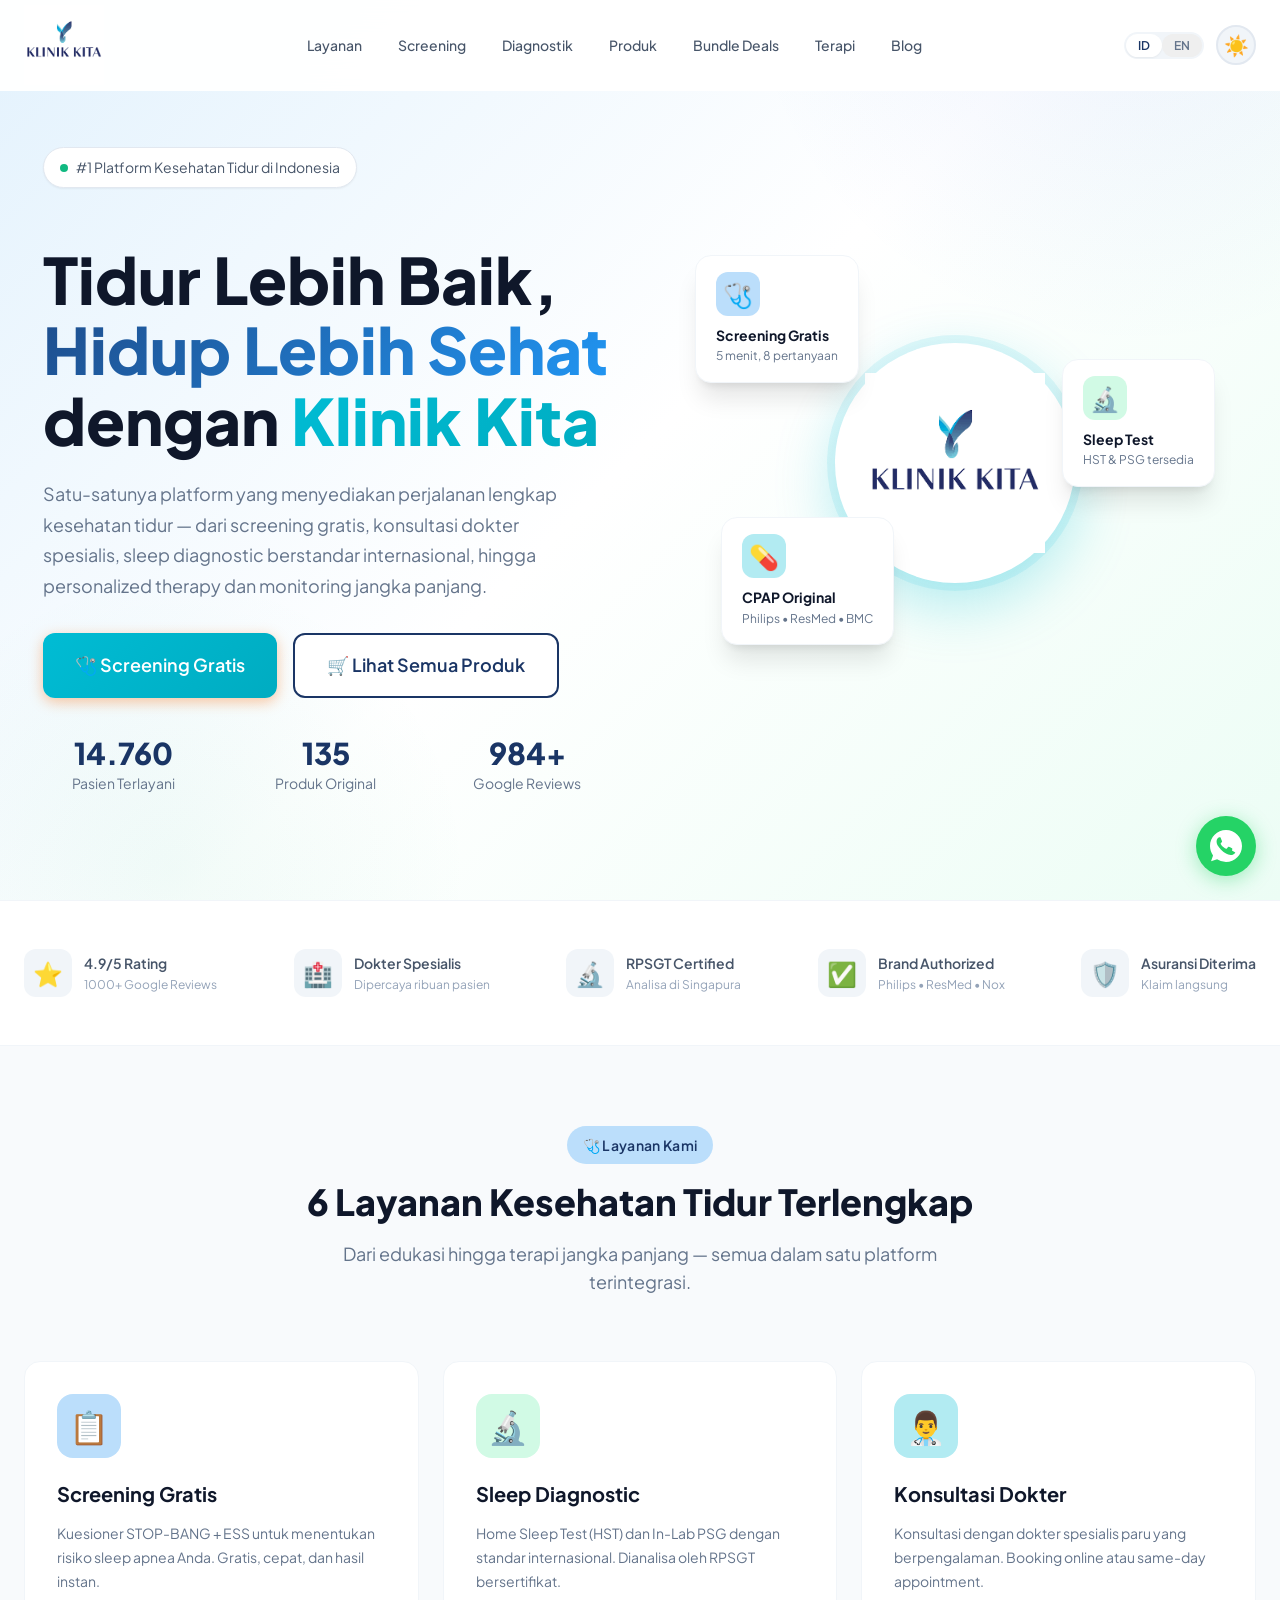
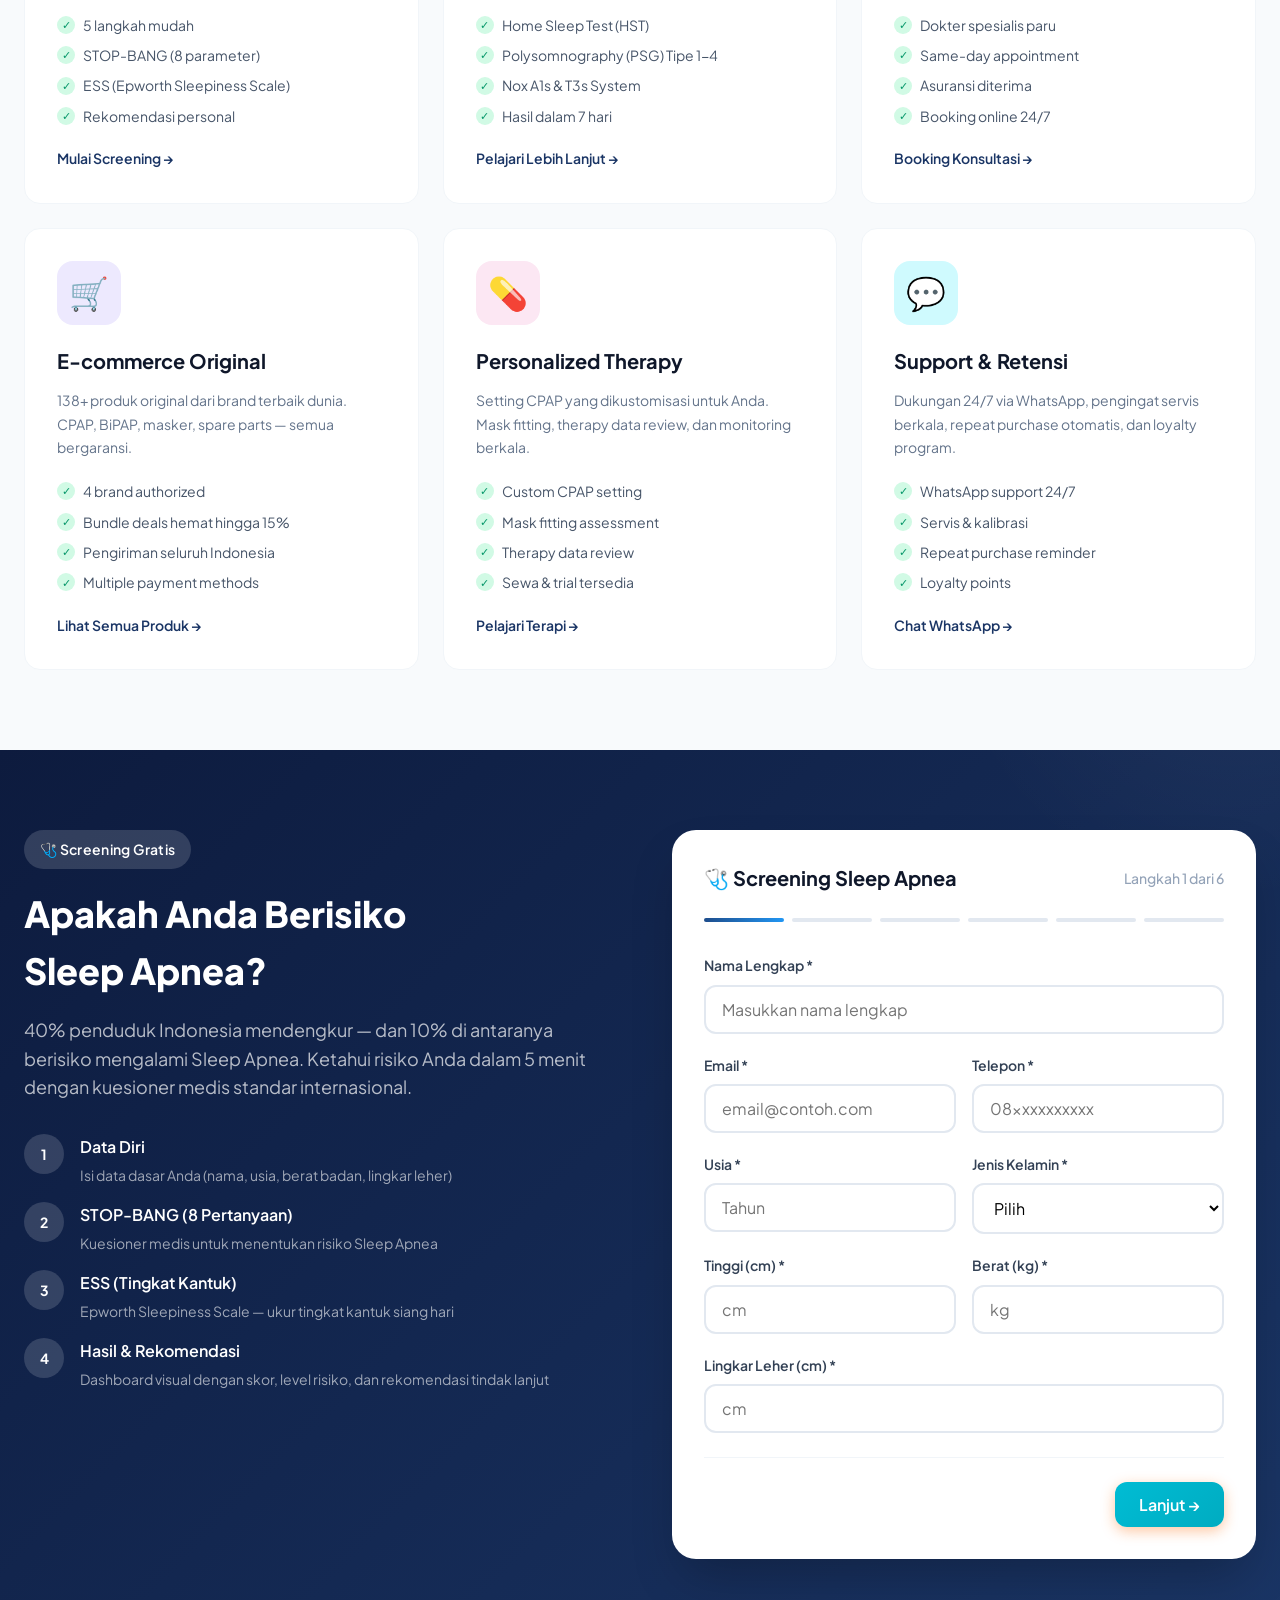
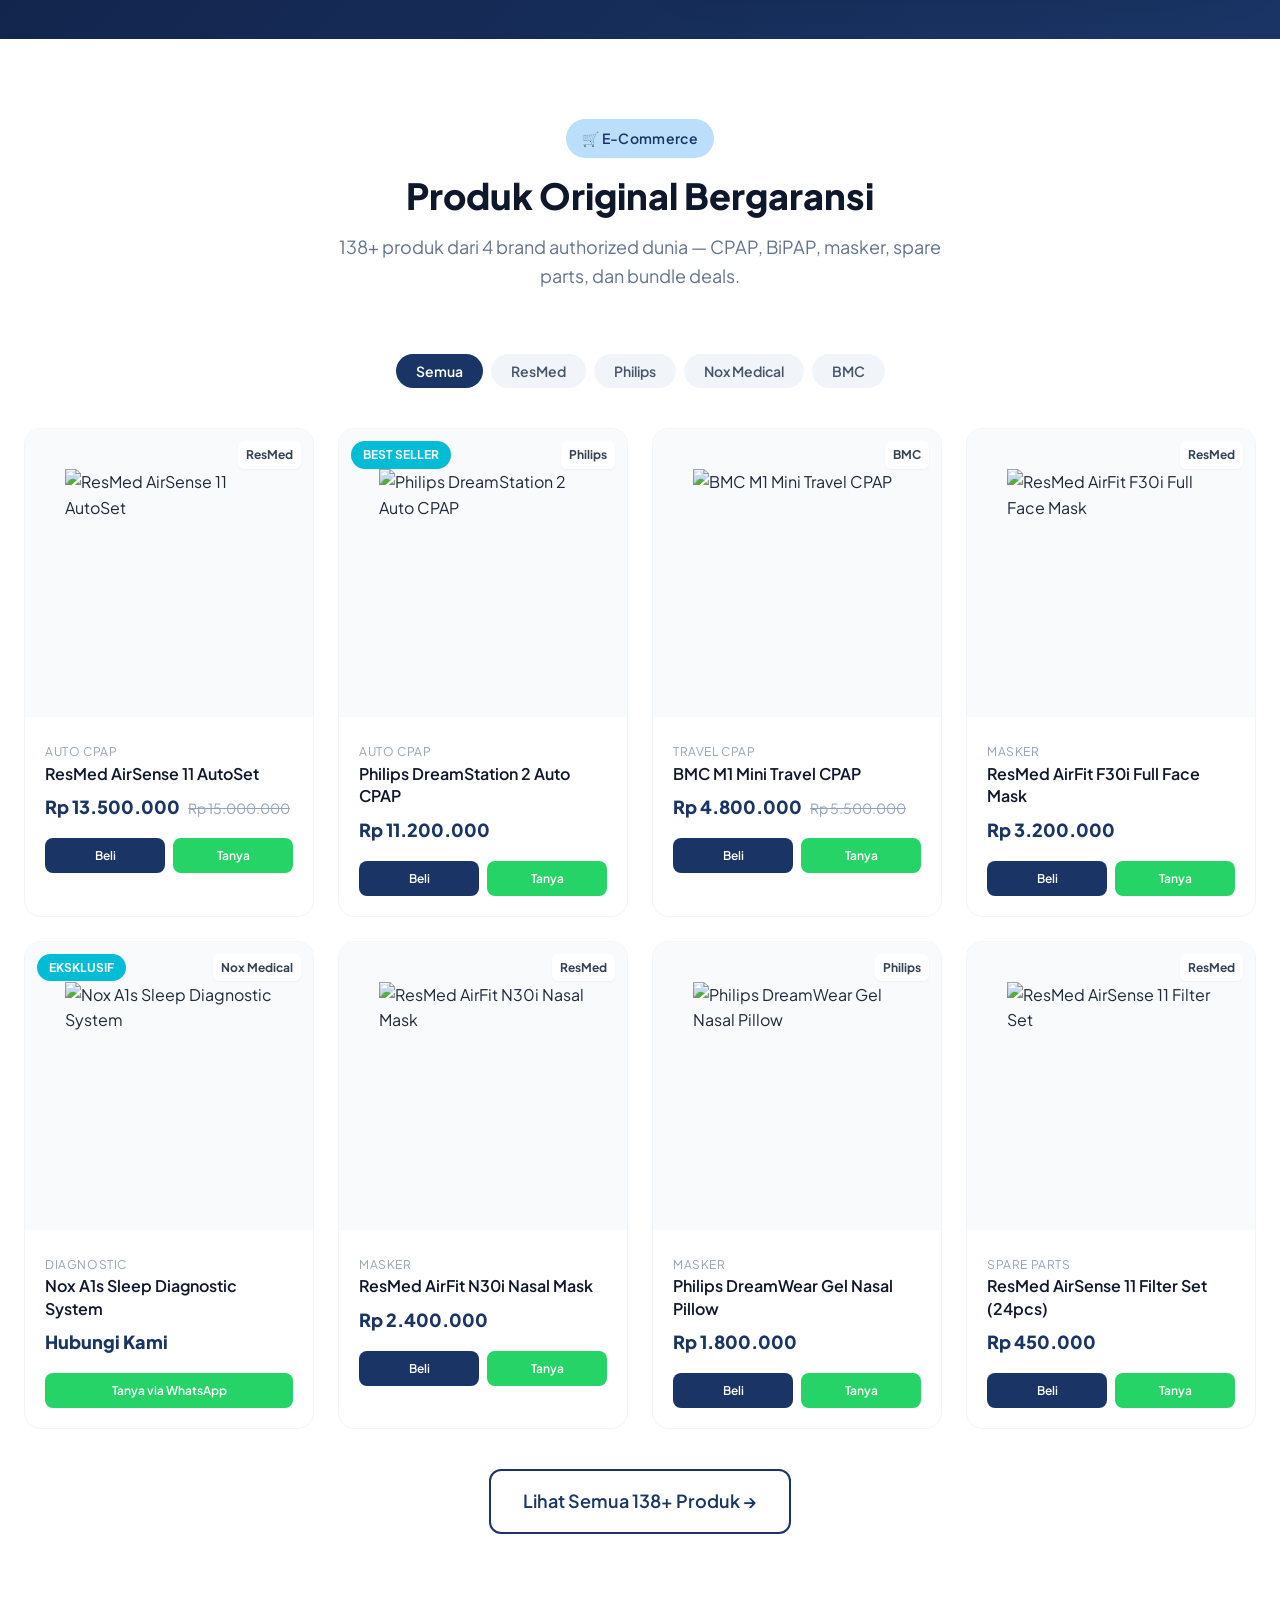
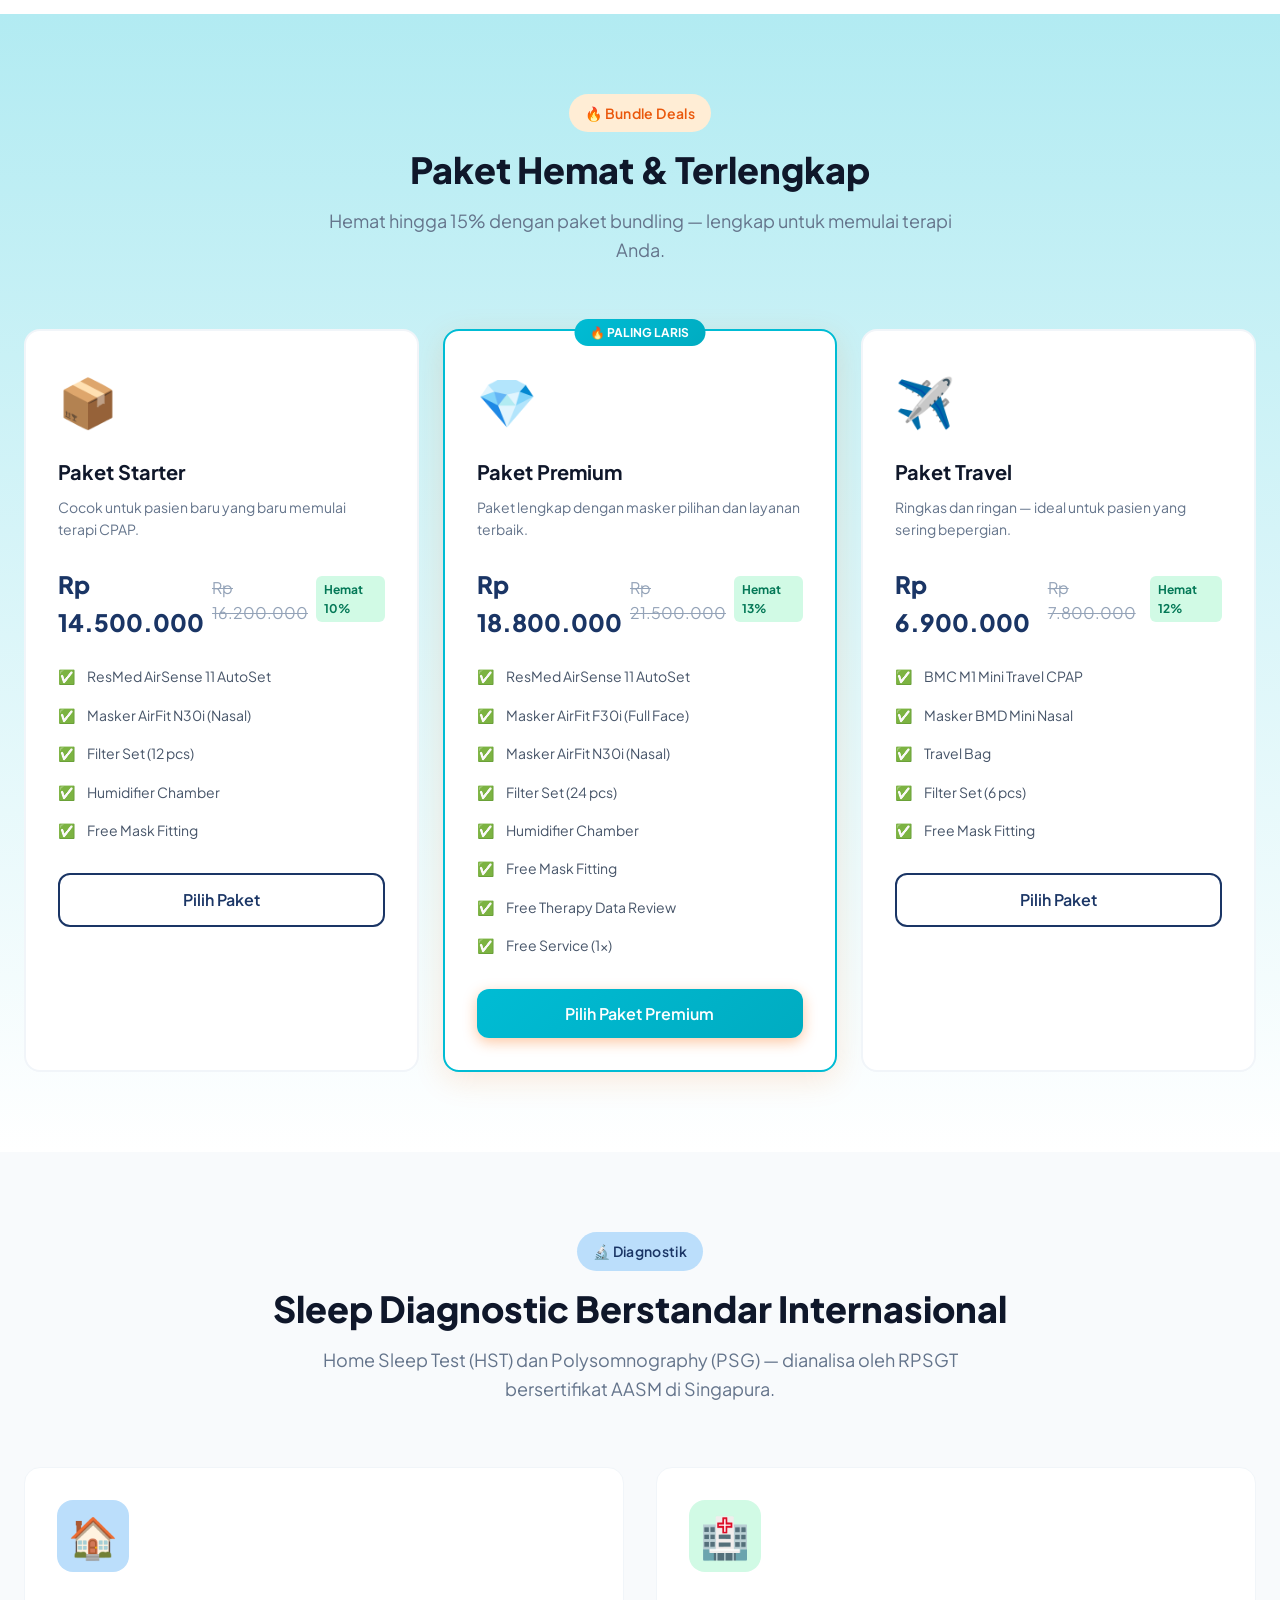
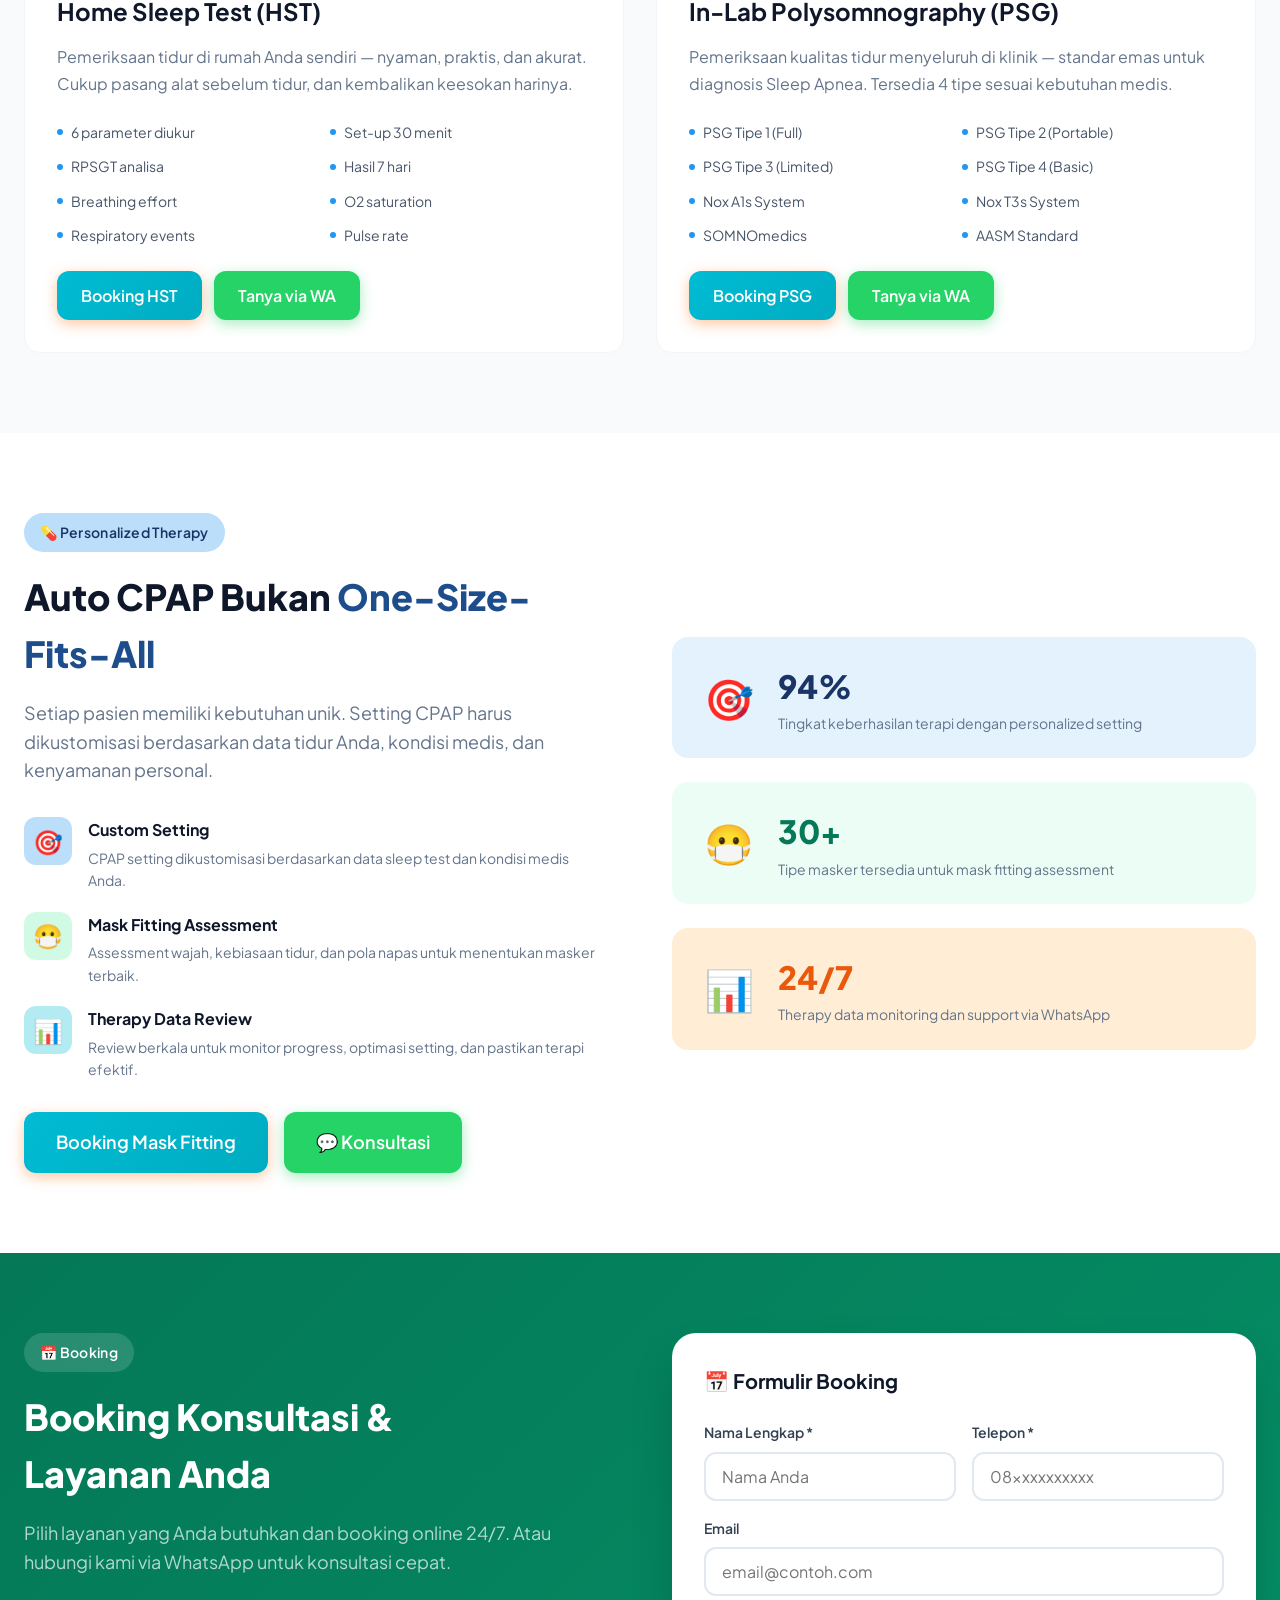
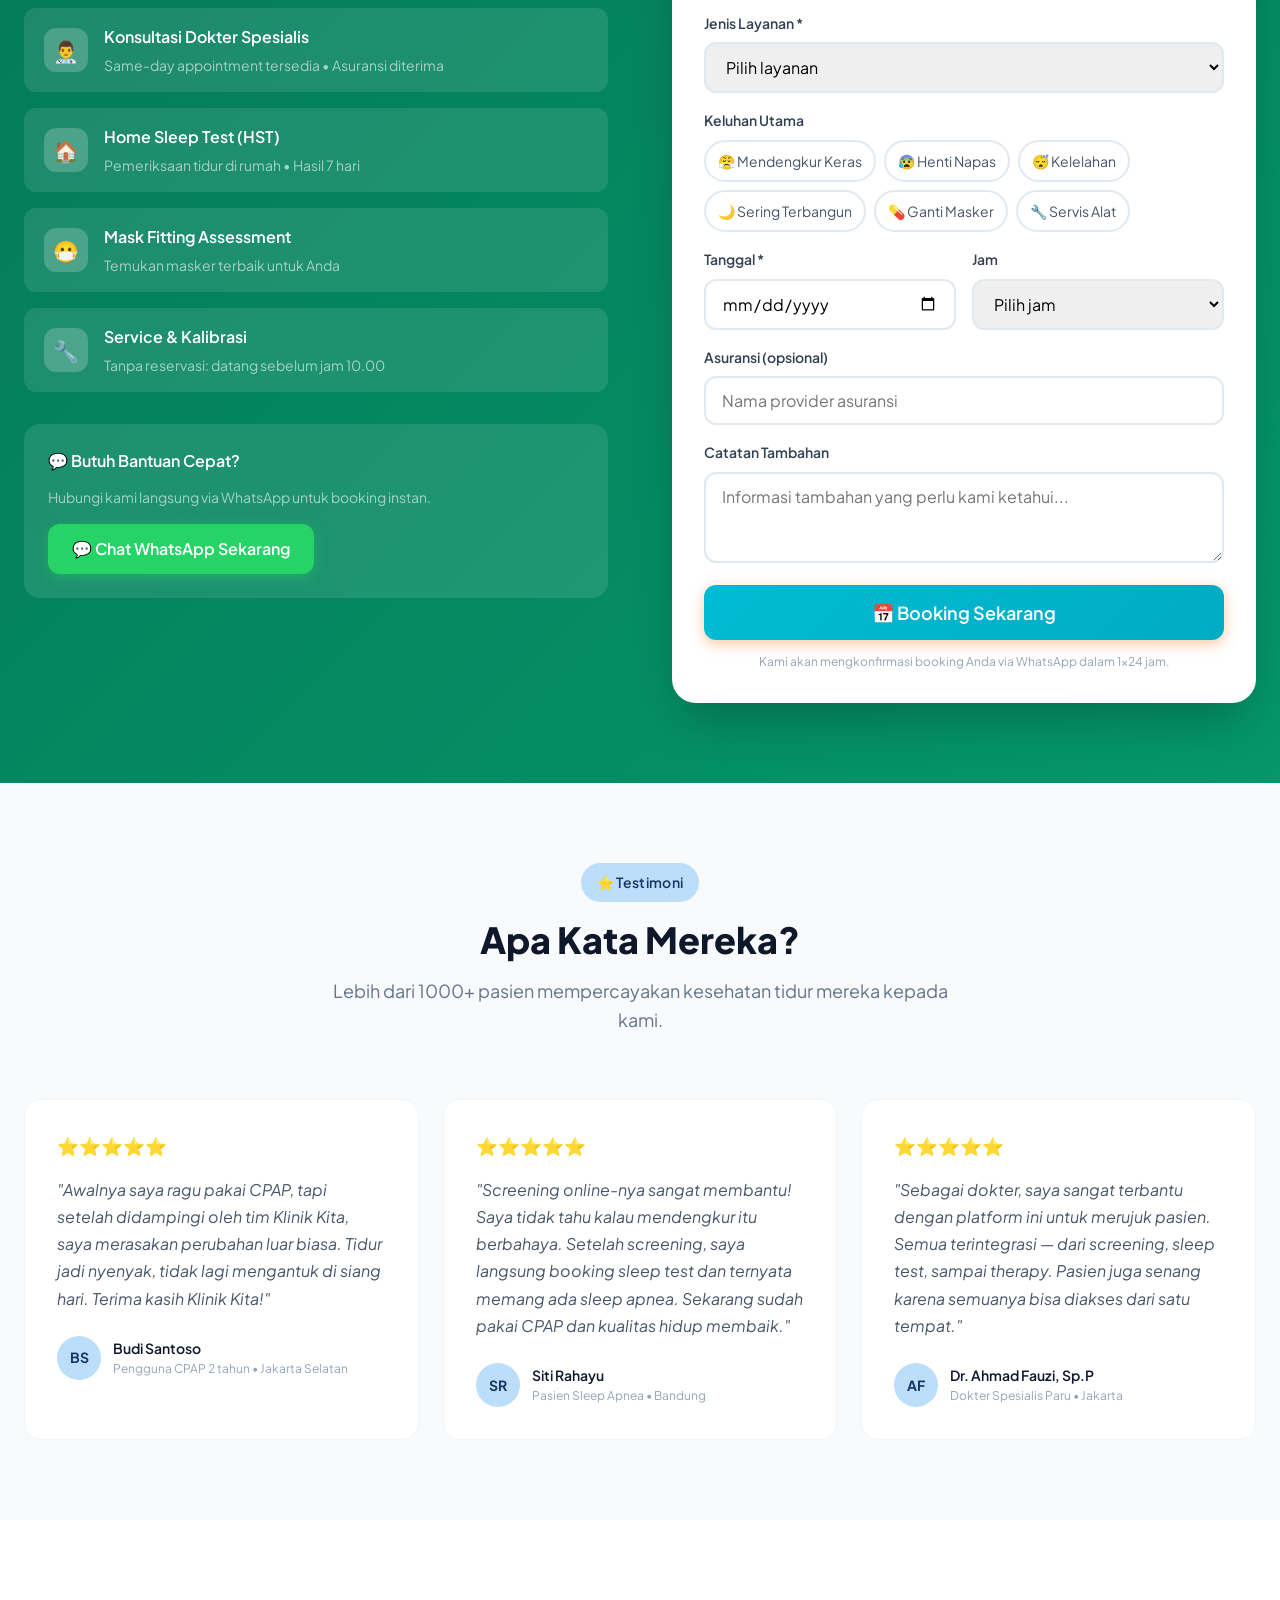
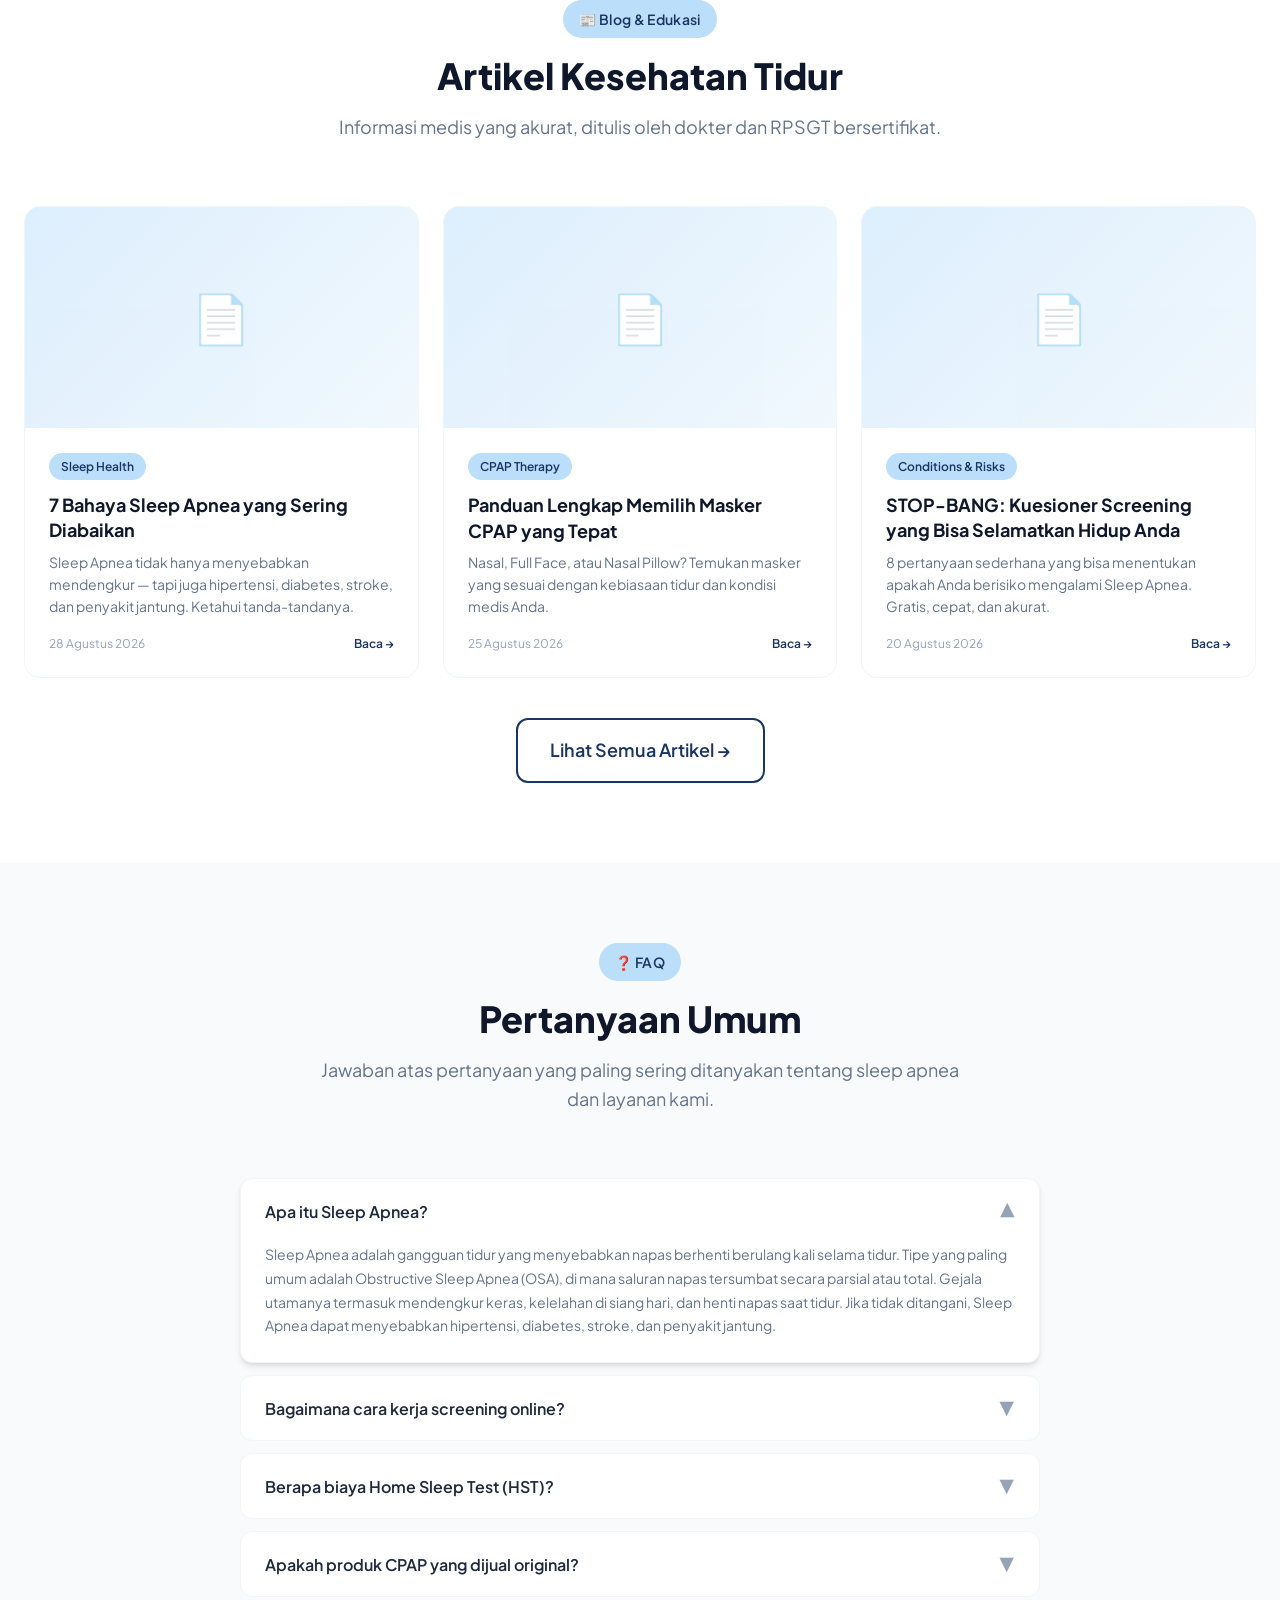
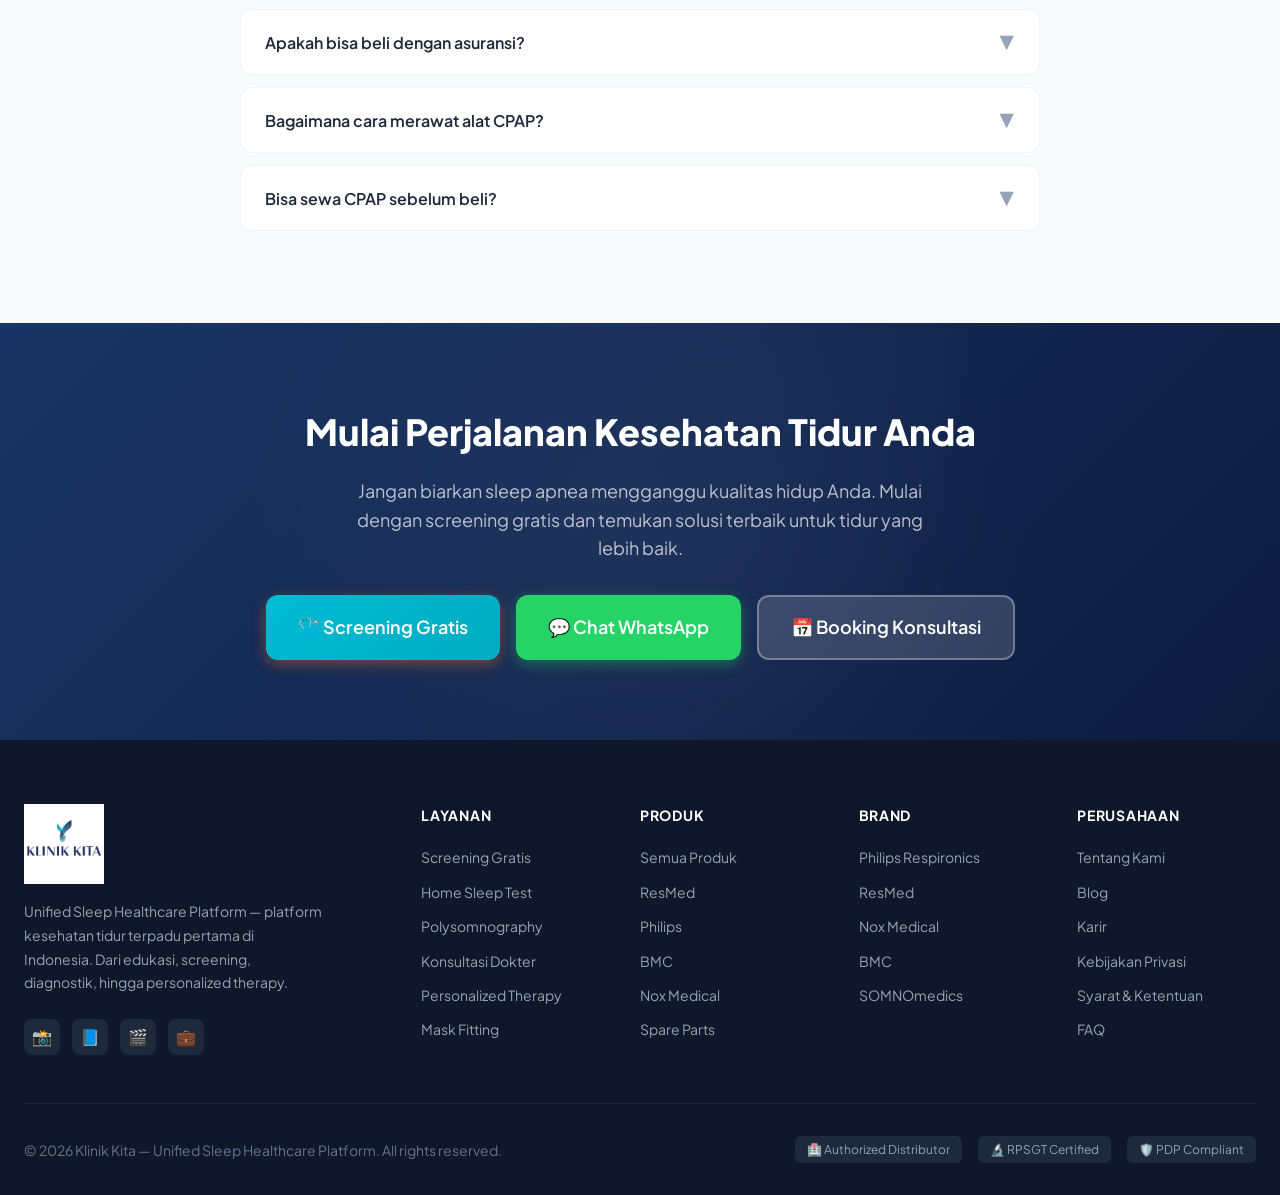
==== commit 48a21415: "refactor: Move landing page files to project root Move all landing page files (HTML, CSS, JS, images" ====
--- a/index.html
+++ b/index.html
@@ -9,7 +9,7 @@
   <meta property="og:title" content="Unified Sleep Healthcare Platform">
   <meta property="og:description" content="Satu-satunya platform di Indonesia yang menyediakan perjalanan lengkap kesehatan tidur.">
   <meta property="og:type" content="website">
-  <title>SleepWell — Unified Sleep Healthcare Platform</title>
+  <title>Klinik Kita — Unified Sleep Healthcare Platform</title>
 
   <!-- Fonts -->
   <link rel="preconnect" href="https://fonts.googleapis.com">
@@ -18,6 +18,13 @@
 
   <!-- Stylesheet -->
   <link rel="stylesheet" href="css/style.css">
+  <link rel="icon" type="image/svg+xml" href="img/logo.png">
+
+  <!-- Vercel Web Analytics -->
+  <script>
+    window.va = window.va || function () { (window.vaq = window.vaq || []).push(arguments); };
+  </script>
+  <script defer src="/_vercel/insights/script.js"></script>
 
   <!-- Structured Data -->
   <script type="application/ld+json">
@@ -47,20 +54,8 @@
   <nav class="navbar" role="navigation" aria-label="Main navigation">
     <div class="container navbar-inner">
       <!-- Brand -->
-      <a href="#" class="navbar-brand" aria-label="SleepWell Home">
-        <svg viewBox="0 0 40 40" fill="none" xmlns="http://www.w3.org/2000/svg" aria-hidden="true">
-          <circle cx="20" cy="20" r="20" fill="url(#grad1)"/>
-          <path d="M12 28C12 28 14 18 20 14C26 10 28 12 28 12" stroke="white" stroke-width="2.5" stroke-linecap="round"/>
-          <path d="M10 26C10 26 16 22 22 22C28 22 30 26 30 26" stroke="rgba(255,255,255,0.5)" stroke-width="1.5" stroke-linecap="round"/>
-          <circle cx="20" cy="12" r="2" fill="white"/>
-          <defs>
-            <linearGradient id="grad1" x1="0" y1="0" x2="40" y2="40">
-              <stop offset="0%" stop-color="#2563eb"/>
-              <stop offset="100%" stop-color="#1e40af"/>
-            </linearGradient>
-          </defs>
-        </svg>
-        <span>SleepWell</span>
+      <a href="#" class="navbar-brand" aria-label="Klinik Kita Home">
+        <img src="img/logo.png" alt="Klinik Kita" class="navbar-logo-img">
       </a>
 
       <!-- Desktop Menu -->
@@ -68,7 +63,8 @@
         <a href="#services" class="navbar-link" role="menuitem">Layanan</a>
         <a href="#screening" class="navbar-link" role="menuitem">Screening</a>
         <a href="#diagnosis" class="navbar-link" role="menuitem">Diagnostik</a>
-        <a href="#shop" class="navbar-link" role="menuitem">Shop</a>
+        <a href="produk.html" class="navbar-link" role="menuitem">Produk</a>
+        <a href="bundle-deals.html" class="navbar-link" role="menuitem">Bundle Deals</a>
         <a href="#therapy" class="navbar-link" role="menuitem">Terapi</a>
         <a href="#blog" class="navbar-link" role="menuitem">Blog</a>
       </div>
@@ -79,7 +75,30 @@
           <button class="lang-btn active" data-lang="id" aria-pressed="true">ID</button>
           <button class="lang-btn" data-lang="en" aria-pressed="false">EN</button>
         </div>
-        <a href="#booking" class="btn btn-primary btn-sm navbar-cta">Booking Sekarang</a>
+        <div class="theme-selector">
+          <button class="theme-btn-icon-only" onclick="toggleThemeDropdown()" aria-label="Toggle theme">
+            <span id="themeBtnIcon">☀️</span>
+          </button>
+          <div class="theme-dropdown" id="themeDropdown">
+            <div class="theme-dropdown-header">Mode Tampilan</div>
+            <button class="theme-option" onclick="setTheme('light')" id="themeLight">
+              <span class="theme-option-icon">☀️</span>
+              <span class="theme-option-text">
+                <span class="theme-option-title">Light Mode</span>
+                <span class="theme-option-desc">Mode terang untuk siang hari</span>
+              </span>
+              <span class="theme-option-check">✓</span>
+            </button>
+            <button class="theme-option" onclick="setTheme('dark')" id="themeDark">
+              <span class="theme-option-icon">🌙</span>
+              <span class="theme-option-text">
+                <span class="theme-option-title">Dark Mode</span>
+                <span class="theme-option-desc">Mode gelap untuk malam hari</span>
+              </span>
+              <span class="theme-option-check">✓</span>
+            </button>
+          </div>
+        </div>
         <button class="mobile-toggle" aria-label="Open menu" onclick="toggleMobileMenu()">
           <span></span><span></span><span></span>
         </button>
@@ -91,7 +110,7 @@
   <div class="mobile-menu" id="mobileMenu" aria-hidden="true">
     <div class="mobile-menu-content">
       <div class="mobile-menu-header">
-        <span style="font-weight:700; color:var(--blue-700);">SleepWell</span>
+        <img src="img/logo.png" alt="Klinik Kita" style="height:32px;">
         <button class="mobile-menu-close" onclick="toggleMobileMenu()" aria-label="Close menu">✕</button>
       </div>
       <div class="mobile-menu-links">
@@ -104,8 +123,11 @@
         <a href="#diagnosis" class="mobile-menu-link" onclick="toggleMobileMenu()">
           <span class="icon">🔬</span> Diagnostik
         </a>
-        <a href="#shop" class="mobile-menu-link" onclick="toggleMobileMenu()">
-          <span class="icon">🛒</span> Shop
+        <a href="produk.html" class="mobile-menu-link" onclick="toggleMobileMenu()">
+          <span class="icon">🛒</span> Produk
+        </a>
+        <a href="bundle-deals.html" class="mobile-menu-link" onclick="toggleMobileMenu()">
+          <span class="icon">📦</span> Bundle Deals
         </a>
         <a href="#therapy" class="mobile-menu-link" onclick="toggleMobileMenu()">
           <span class="icon">💊</span> Personalized Terapi
@@ -140,7 +162,7 @@
             <h1 class="hero-title">
               Tidur Lebih Baik,<br>
               <span class="highlight">Hidup Lebih Sehat</span><br>
-              dengan <span class="highlight-orange">SleepWell</span>
+              dengan <span class="highlight-orange">Klinik Kita</span>
             </h1>
             <p class="hero-description">
               Satu-satunya platform yang menyediakan perjalanan lengkap kesehatan tidur — dari screening gratis, konsultasi dokter spesialis, sleep diagnostic berstandar internasional, hingga personalized therapy dan monitoring jangka panjang.
@@ -149,8 +171,8 @@
               <a href="#screening" class="btn btn-primary btn-lg">
                 🩺 Screening Gratis
               </a>
-              <a href="#shop" class="btn btn-secondary btn-lg">
-                🛒 Beli Produk
+              <a href="produk.html" class="btn btn-secondary btn-lg">
+                🛒 Lihat Semua Produk
               </a>
             </div>
             <div class="hero-stats">
@@ -172,10 +194,9 @@
           <!-- Hero Visual -->
           <div class="hero-visual" aria-hidden="true">
             <div class="hero-illustration">
-              <!-- Center Circle -->
+              <!-- Center Circle with Logo -->
               <div class="hero-center-circle">
-                <span class="icon">😴</span>
-                <span class="text">Tidur Sehat<br>Setiap Malam</span>
+                <img src="img/logo.png" alt="Klinik Kita" class="hero-logo">
               </div>
 
               <!-- Floating Cards -->
@@ -338,7 +359,7 @@
                 <span class="check">✓</span> Multiple payment methods
               </div>
             </div>
-            <a href="#shop" class="service-cta">Belanja Sekarang →</a>
+            <a href="produk.html" class="service-cta">Lihat Semua Produk →</a>
           </div>
 
           <!-- Service 5: Therapy -->
@@ -382,7 +403,7 @@
                 <span class="check">✓</span> Loyalty points
               </div>
             </div>
-            <a href="https://wa.me/6281234567890" class="service-cta">Chat WhatsApp →</a>
+            <a href="https://wa.me/6281384626118" class="service-cta">Chat WhatsApp →</a>
           </div>
         </div>
       </div>
@@ -683,7 +704,7 @@
 
                 <!-- Actions -->
                 <div style="display:flex; gap:0.75rem; flex-wrap:wrap;">
-                  <a href="https://wa.me/6281234567890?text=Halo%2C%20saya%20telah%20melakukan%20screening%20sleep%20apnea.%20Saya%20ingin%20konsultasi%20lebih%20lanjut." class="btn btn-whatsapp" style="flex:1;" target="_blank" rel="noopener">
+                  <a href="https://wa.me/6281384626118?text=Halo%2C%20saya%20telah%20melakukan%20screening%20sleep%20apnea.%20Saya%20ingin%20konsultasi%20lebih%20lanjut." class="btn btn-whatsapp" style="flex:1;" target="_blank" rel="noopener">
                     💬 Konsultasi via WhatsApp
                   </a>
                   <button class="btn btn-secondary" style="flex:1;" onclick="resetScreening()">🔄 Screening Baru</button>
@@ -720,7 +741,7 @@
           <!-- Product 1 -->
           <div class="product-card animate-on-scroll" data-brand="resmed">
             <div class="product-image">
-              <span class="product-image-placeholder">💨</span>
+              <img src="https://cdn.shopify.com/s/files/1/0006/0001/4963/files/Air10.jpg?v=1777789483" alt="ResMed AirSense 11 AutoSet" loading="lazy" class="product-img">
               <span class="product-vendor">ResMed</span>
             </div>
             <div class="product-info">
@@ -732,7 +753,7 @@
               </div>
               <div class="product-actions">
                 <a href="#" class="product-btn product-btn-primary">Beli</a>
-                <a href="https://wa.me/6281234567890?text=Halo%2C%20saya%20tertarik%20dengan%20ResMed%20AirSense%2011" class="product-btn product-btn-whatsapp" target="_blank">Tanya</a>
+                <a href="https://wa.me/6281384626118?text=Halo%2C%20saya%20tertarik%20dengan%20ResMed%20AirSense%2011" class="product-btn product-btn-whatsapp" target="_blank">Tanya</a>
               </div>
             </div>
           </div>
@@ -740,7 +761,7 @@
           <!-- Product 2 -->
           <div class="product-card animate-on-scroll animate-delay-1" data-brand="philips">
             <div class="product-image">
-              <span class="product-image-placeholder">💨</span>
+              <img src="https://cdn.shopify.com/s/files/1/0006/0001/4963/files/BundleDeal_16.jpg?v=1728466197" alt="Philips DreamStation 2 Auto CPAP" loading="lazy" class="product-img">
               <span class="product-vendor">Philips</span>
               <span class="product-badge">BEST SELLER</span>
             </div>
@@ -752,7 +773,7 @@
               </div>
               <div class="product-actions">
                 <a href="#" class="product-btn product-btn-primary">Beli</a>
-                <a href="https://wa.me/6281234567890?text=Halo%2C%20saya%20tertarik%20dengan%20Philips%20DreamStation%202" class="product-btn product-btn-whatsapp" target="_blank">Tanya</a>
+                <a href="https://wa.me/6281384626118?text=Halo%2C%20saya%20tertarik%20dengan%20Philips%20DreamStation%202" class="product-btn product-btn-whatsapp" target="_blank">Tanya</a>
               </div>
             </div>
           </div>
@@ -760,7 +781,7 @@
           <!-- Product 3 -->
           <div class="product-card animate-on-scroll animate-delay-2" data-brand="bmc">
             <div class="product-image">
-              <span class="product-image-placeholder">💨</span>
+              <img src="https://cdn.shopify.com/s/files/1/0006/0001/4963/files/M1Mini.png?v=1775127523" alt="BMC M1 Mini Travel CPAP" loading="lazy" class="product-img">
               <span class="product-vendor">BMC</span>
             </div>
             <div class="product-info">
@@ -772,7 +793,7 @@
               </div>
               <div class="product-actions">
                 <a href="#" class="product-btn product-btn-primary">Beli</a>
-                <a href="https://wa.me/6281234567890?text=Halo%2C%20saya%20tertarik%20dengan%20BMC%20M1%20Mini" class="product-btn product-btn-whatsapp" target="_blank">Tanya</a>
+                <a href="https://wa.me/6281384626118?text=Halo%2C%20saya%20tertarik%20dengan%20BMC%20M1%20Mini" class="product-btn product-btn-whatsapp" target="_blank">Tanya</a>
               </div>
             </div>
           </div>
@@ -780,7 +801,7 @@
           <!-- Product 4 -->
           <div class="product-card animate-on-scroll animate-delay-3" data-brand="resmed">
             <div class="product-image">
-              <span class="product-image-placeholder">😷</span>
+              <img src="https://cdn.shopify.com/s/files/1/0006/0001/4963/files/F20.jpg?v=1777791982" alt="ResMed AirFit F30i Full Face Mask" loading="lazy" class="product-img">
               <span class="product-vendor">ResMed</span>
             </div>
             <div class="product-info">
@@ -791,7 +812,7 @@
               </div>
               <div class="product-actions">
                 <a href="#" class="product-btn product-btn-primary">Beli</a>
-                <a href="https://wa.me/6281234567890?text=Halo%2C%20saya%20tertarik%20dengan%20ResMed%20AirFit%20F30i" class="product-btn product-btn-whatsapp" target="_blank">Tanya</a>
+                <a href="https://wa.me/6281384626118?text=Halo%2C%20saya%20tertarik%20dengan%20ResMed%20AirFit%20F30i" class="product-btn product-btn-whatsapp" target="_blank">Tanya</a>
               </div>
             </div>
           </div>
@@ -799,7 +820,7 @@
           <!-- Product 5 -->
           <div class="product-card animate-on-scroll" data-brand="nox">
             <div class="product-image">
-              <span class="product-image-placeholder">🔬</span>
+              <img src="https://cdn.shopify.com/s/files/1/0006/0001/4963/files/Apnealink_4_2bc8e3e8-e89a-425b-83b5-f298b551eb6e.jpg?v=1787555441" alt="Nox A1s Sleep Diagnostic System" loading="lazy" class="product-img">
               <span class="product-vendor">Nox Medical</span>
               <span class="product-badge">EKSKLUSIF</span>
             </div>
@@ -810,7 +831,7 @@
                 <span class="product-price">Hubungi Kami</span>
               </div>
               <div class="product-actions">
-                <a href="https://wa.me/6281234567890?text=Halo%2C%20saya%20ingin%20info%20tentang%20Nox%20A1s" class="product-btn product-btn-whatsapp" style="flex:1;" target="_blank">Tanya via WhatsApp</a>
+                <a href="https://wa.me/6281384626118?text=Halo%2C%20saya%20ingin%20info%20tentang%20Nox%20A1s" class="product-btn product-btn-whatsapp" style="flex:1;" target="_blank">Tanya via WhatsApp</a>
               </div>
             </div>
           </div>
@@ -818,7 +839,7 @@
           <!-- Product 6 -->
           <div class="product-card animate-on-scroll animate-delay-1" data-brand="resmed">
             <div class="product-image">
-              <span class="product-image-placeholder">😷</span>
+              <img src="https://cdn.shopify.com/s/files/1/0006/0001/4963/files/N30i.jpg?v=1777791982" alt="ResMed AirFit N30i Nasal Mask" loading="lazy" class="product-img">
               <span class="product-vendor">ResMed</span>
             </div>
             <div class="product-info">
@@ -829,7 +850,7 @@
               </div>
               <div class="product-actions">
                 <a href="#" class="product-btn product-btn-primary">Beli</a>
-                <a href="https://wa.me/6281234567890?text=Halo%2C%20saya%20tertarik%20dengan%20ResMed%20AirFit%20N30i" class="product-btn product-btn-whatsapp" target="_blank">Tanya</a>
+                <a href="https://wa.me/6281384626118?text=Halo%2C%20saya%20tertarik%20dengan%20ResMed%20AirFit%20N30i" class="product-btn product-btn-whatsapp" target="_blank">Tanya</a>
               </div>
             </div>
           </div>
@@ -837,7 +858,7 @@
           <!-- Product 7 -->
           <div class="product-card animate-on-scroll animate-delay-2" data-brand="philips">
             <div class="product-image">
-              <span class="product-image-placeholder">😷</span>
+              <img src="https://cdn.shopify.com/s/files/1/0006/0001/4963/files/P10.jpg?v=1777791440" alt="Philips DreamWear Gel Nasal Pillow" loading="lazy" class="product-img">
               <span class="product-vendor">Philips</span>
             </div>
             <div class="product-info">
@@ -848,7 +869,7 @@
               </div>
               <div class="product-actions">
                 <a href="#" class="product-btn product-btn-primary">Beli</a>
-                <a href="https://wa.me/6281234567890?text=Halo%2C%20saya%20tertarik%20dengan%20Philips%20DreamWear" class="product-btn product-btn-whatsapp" target="_blank">Tanya</a>
+                <a href="https://wa.me/6281384626118?text=Halo%2C%20saya%20tertarik%20dengan%20Philips%20DreamWear" class="product-btn product-btn-whatsapp" target="_blank">Tanya</a>
               </div>
             </div>
           </div>
@@ -856,7 +877,7 @@
           <!-- Product 8 -->
           <div class="product-card animate-on-scroll animate-delay-3" data-brand="resmed">
             <div class="product-image">
-              <span class="product-image-placeholder">🔄</span>
+              <img src="https://cdn.shopify.com/s/files/1/0006/0001/4963/files/hypo_as10.png?v=1772166294" alt="ResMed AirSense 11 Filter Set" loading="lazy" class="product-img">
               <span class="product-vendor">ResMed</span>
             </div>
             <div class="product-info">
@@ -867,7 +888,7 @@
               </div>
               <div class="product-actions">
                 <a href="#" class="product-btn product-btn-primary">Beli</a>
-                <a href="https://wa.me/6281234567890?text=Halo%2C%20saya%20ingin%20beli%20filter%20ResMed%20AirSense%2011" class="product-btn product-btn-whatsapp" target="_blank">Tanya</a>
+                <a href="https://wa.me/6281384626118?text=Halo%2C%20saya%20ingin%20beli%20filter%20ResMed%20AirSense%2011" class="product-btn product-btn-whatsapp" target="_blank">Tanya</a>
               </div>
             </div>
           </div>
@@ -875,7 +896,7 @@
 
         <!-- View All -->
         <div style="text-align:center; margin-top:var(--space-10);" class="animate-on-scroll">
-          <a href="#" class="btn btn-secondary btn-lg">Lihat Semua 138+ Produk →</a>
+          <a href="produk.html" class="btn btn-secondary btn-lg">Lihat Semua 138+ Produk →</a>
         </div>
       </div>
     </section>
@@ -984,7 +1005,7 @@
             </div>
             <div class="diagnosis-cta">
               <a href="#booking" class="btn btn-primary">Booking HST</a>
-              <a href="https://wa.me/6281234567890?text=Halo%2C%20saya%20ingin%20info%20tentang%20Home%20Sleep%20Test" class="btn btn-whatsapp" target="_blank">Tanya via WA</a>
+              <a href="https://wa.me/6281384626118?text=Halo%2C%20saya%20ingin%20info%20tentang%20Home%20Sleep%20Test" class="btn btn-whatsapp" target="_blank">Tanya via WA</a>
             </div>
           </div>
 
@@ -1005,7 +1026,7 @@
             </div>
             <div class="diagnosis-cta">
               <a href="#booking" class="btn btn-primary">Booking PSG</a>
-              <a href="https://wa.me/6281234567890?text=Halo%2C%20saya%20ingin%20info%20tentang%20Polysomnography" class="btn btn-whatsapp" target="_blank">Tanya via WA</a>
+              <a href="https://wa.me/6281384626118?text=Halo%2C%20saya%20ingin%20info%20tentang%20Polysomnography" class="btn btn-whatsapp" target="_blank">Tanya via WA</a>
             </div>
           </div>
         </div>
@@ -1048,7 +1069,7 @@
 
             <div style="display:flex; gap:1rem; margin-top:2rem; flex-wrap:wrap;">
               <a href="#booking" class="btn btn-primary btn-lg">Booking Mask Fitting</a>
-              <a href="https://wa.me/6281234567890?text=Halo%2C%20saya%20ingin%20info%20tentang%20Personalized%20Therapy" class="btn btn-whatsapp btn-lg" target="_blank">💬 Konsultasi</a>
+              <a href="https://wa.me/6281384626118?text=Halo%2C%20saya%20ingin%20info%20tentang%20Personalized%20Therapy" class="btn btn-whatsapp btn-lg" target="_blank">💬 Konsultasi</a>
             </div>
           </div>
 
@@ -1128,7 +1149,7 @@
             <div style="margin-top:2rem; padding:1.5rem; background:rgba(255,255,255,0.1); border-radius:1rem;">
               <div style="font-weight:600; margin-bottom:0.75rem;">💬 Butuh Bantuan Cepat?</div>
               <p style="font-size:0.875rem; color:rgba(255,255,255,0.6); margin-bottom:1rem;">Hubungi kami langsung via WhatsApp untuk booking instan.</p>
-              <a href="https://wa.me/6281234567890?text=Halo%2C%20saya%20ingin%20booking%20konsultasi" class="btn btn-whatsapp" target="_blank">
+              <a href="https://wa.me/6281384626118?text=Halo%2C%20saya%20ingin%20booking%20konsultasi" class="btn btn-whatsapp" target="_blank">
                 💬 Chat WhatsApp Sekarang
               </a>
             </div>
@@ -1237,7 +1258,7 @@
           <!-- Testimonial 1 -->
           <div class="testimonial-card animate-on-scroll">
             <div class="testimonial-stars">⭐⭐⭐⭐⭐</div>
-            <p class="testimonial-text">"Awalnya saya ragu pakai CPAP, tapi setelah didampingi oleh tim SleepWell, saya merasakan perubahan luar biasa. Tidur jadi nyenyak, tidak lagi mengantuk di siang hari. Terima kasih SleepWell!"</p>
+            <p class="testimonial-text">"Awalnya saya ragu pakai CPAP, tapi setelah didampingi oleh tim Klinik Kita, saya merasakan perubahan luar biasa. Tidur jadi nyenyak, tidak lagi mengantuk di siang hari. Terima kasih Klinik Kita!"</p>
             <div class="testimonial-author">
               <div class="testimonial-avatar">BS</div>
               <div>
@@ -1440,7 +1461,7 @@
           <p class="cta-description">Jangan biarkan sleep apnea mengganggu kualitas hidup Anda. Mulai dengan screening gratis dan temukan solusi terbaik untuk tidur yang lebih baik.</p>
           <div class="cta-buttons">
             <a href="#screening" class="btn btn-primary btn-lg">🩺 Screening Gratis</a>
-            <a href="https://wa.me/6281234567890?text=Halo%2C%20saya%20ingin%20konsultasi%20tentang%20kesehatan%20tidur" class="btn btn-whatsapp btn-lg" target="_blank">💬 Chat WhatsApp</a>
+            <a href="https://wa.me/6281384626118?text=Halo%2C%20saya%20ingin%20konsultasi%20tentang%20kesehatan%20tidur" class="btn btn-whatsapp btn-lg" target="_blank">💬 Chat WhatsApp</a>
             <a href="#booking" class="btn btn-lg" style="background:rgba(255,255,255,0.15); color:white; border:2px solid rgba(255,255,255,0.3);">📅 Booking Konsultasi</a>
           </div>
         </div>
@@ -1458,19 +1479,7 @@
         <!-- Brand -->
         <div class="footer-brand">
           <div class="footer-logo">
-            <svg viewBox="0 0 36 36" fill="none" xmlns="http://www.w3.org/2000/svg" aria-hidden="true">
-              <circle cx="18" cy="18" r="18" fill="url(#grad2)"/>
-              <path d="M10 26C10 26 12 17 18 13C24 9 26 11 26 11" stroke="white" stroke-width="2" stroke-linecap="round"/>
-              <path d="M8 24C8 24 14 20 20 20C26 20 28 24 28 24" stroke="rgba(255,255,255,0.5)" stroke-width="1.5" stroke-linecap="round"/>
-              <circle cx="18" cy="10" r="1.5" fill="white"/>
-              <defs>
-                <linearGradient id="grad2" x1="0" y1="0" x2="36" y2="36">
-                  <stop offset="0%" stop-color="#2563eb"/>
-                  <stop offset="100%" stop-color="#1e40af"/>
-                </linearGradient>
-              </defs>
-            </svg>
-            SleepWell
+            <img src="img/logo.png" alt="Klinik Kita" class="navbar-logo-img">
           </div>
           <p class="footer-description">
             Unified Sleep Healthcare Platform — platform kesehatan tidur terpadu pertama di Indonesia. Dari edukasi, screening, diagnostik, hingga personalized therapy.
@@ -1496,16 +1505,16 @@
           </div>
         </div>
 
-        <!-- Links: Shop -->
+        <!-- Links: Produk -->
         <div class="footer-column">
-          <h4>Shop</h4>
+          <h4>Produk</h4>
           <div class="footer-links">
-            <a href="#shop">Semua Produk</a>
-            <a href="#shop">Auto CPAP</a>
-            <a href="#shop">Masker</a>
-            <a href="#shop">Spare Parts</a>
-            <a href="#shop">Bundle Deals</a>
-            <a href="#shop">Rental & Trial</a>
+            <a href="produk.html">Semua Produk</a>
+            <a href="produk.html?brand=resmed">ResMed</a>
+            <a href="produk.html?brand=philips">Philips</a>
+            <a href="produk.html?brand=bmc">BMC</a>
+            <a href="produk.html?brand=nox">Nox Medical</a>
+            <a href="produk.html?cat=accessories">Spare Parts</a>
           </div>
         </div>
 
@@ -1537,7 +1546,7 @@
 
       <!-- Bottom -->
       <div class="footer-bottom">
-        <p class="footer-copyright">&copy; 2026 SleepWell — Unified Sleep Healthcare Platform. All rights reserved.</p>
+        <p class="footer-copyright">&copy; 2026 Klinik Kita — Unified Sleep Healthcare Platform. All rights reserved.</p>
         <div class="footer-certifications">
           <span class="footer-cert">🏥 Authorized Distributor</span>
           <span class="footer-cert">🔬 RPSGT Certified</span>
@@ -1550,8 +1559,8 @@
   <!-- ============================================
        WHATSAPP FAB
        ============================================ -->
-  <a href="https://wa.me/6281234567890?text=Halo%2C%20saya%20butuh%20informasi%20tentang%20kesehatan%20tidur" class="whatsapp-fab" target="_blank" rel="noopener" aria-label="Chat via WhatsApp">
-    💬
+  <a href="https://wa.me/6281384626118?text=Halo%2C%20saya%20butuh%20informasi%20tentang%20kesehatan%20tidur" class="whatsapp-fab" target="_blank" rel="noopener" aria-label="Chat via WhatsApp">
+    <svg viewBox="0 0 32 32" fill="white" width="32" height="32"><path d="M16.004 0h-.008C7.174 0 0 7.176 0 16c0 3.5 1.128 6.744 3.046 9.378L1.054 31.2l6.064-1.97A15.912 15.912 0 0 0 16.004 32C24.826 32 32 24.822 32 16S24.826 0 16.004 0zm9.326 22.608c-.39 1.094-1.932 2.004-3.166 2.27-.844.18-1.946.322-5.656-1.216-4.748-1.966-7.806-6.79-8.04-7.104-.226-.314-1.896-2.522-1.896-4.812s1.2-3.414 1.626-3.882c.39-.428.922-.604 1.226-.604.15 0 .282.008.402.014.414.018.62.042.89.686.334.804 1.14 2.782 1.238 2.984.098.202.196.486.06.78-.134.3-.252.438-.466.68-.214.242-.426.43-.64.694-.19.234-.396.486-.168.914.228.428 1.014 1.676 2.176 2.716 1.494 1.338 2.754 1.754 3.138 1.95.384.196.606.164.828-.098.228-.268.966-1.126 1.224-1.516.252-.39.51-.326.854-.196.346.128 2.188 1.034 2.564 1.224.378.19.628.286.722.446.094.156.094.908-.296 2.002z"/></svg>
     <span class="whatsapp-fab-tooltip">Chat via WhatsApp</span>
   </a>
 
@@ -1562,5 +1571,11 @@
 
   <!-- Scripts -->
   <script src="js/app.js"></script>
+
+  <!-- Vercel Speed Insights -->
+  <script>
+    window.si = window.si || function () { (window.siq = window.siq || []).push(arguments); };
+  </script>
+  <script defer src="/_vercel/speed-insights/script.js"></script>
 </body>
 </html>
--- a/css/style.css
+++ b/css/style.css
@@ -6,14 +6,25 @@
 
 /* ---------- CSS Variables / Design Tokens ---------- */
 :root {
-  /* Primary Palette */
-  --blue-900: #1e3a5f;
-  --blue-700: #1e40af;
-  --blue-600: #2563eb;
-  --blue-500: #3b82f6;
-  --blue-400: #60a5fa;
-  --blue-100: #dbeafe;
-  --blue-50: #eff6ff;
+  /* Primary Palette - Klinik Kita Navy & Teal */
+  --blue-900: #0d1b3e;
+  --blue-800: #142850;
+  --blue-700: #1a3565;
+  --blue-600: #1e4d8c;
+  --blue-500: #2196F3;
+  --blue-400: #42a5f5;
+  --blue-300: #90caf9;
+  --blue-100: #bbdefb;
+  --blue-50: #e3f2fd;
+
+  /* Teal Accent - Klinik Kita Logo */
+  --teal-700: #00838f;
+  --teal-600: #00acc1;
+  --teal-500: #00bcd4;
+  --teal-400: #26c6da;
+  --teal-300: #4dd0e1;
+  --teal-100: #b2ebf2;
+  --teal-50: #e0f7fa;
 
   /* Secondary - Green (Health) */
   --green-700: #047857;
@@ -99,6 +110,66 @@
   --container-padding: 1.5rem;
 }
 
+/* ---------- Dark Mode Variables ---------- */
+.dark {
+  /* Background */
+  --white: #0f172a;
+  --gray-50: #1e293b;
+  --gray-100: #334155;
+  --gray-200: #475569;
+  --gray-300: #64748b;
+  --gray-400: #94a3b8;
+  --gray-500: #cbd5e1;
+  --gray-600: #e2e8f0;
+  --gray-700: #f1f5f9;
+  --gray-800: #f8fafc;
+  --gray-900: #ffffff;
+
+  /* Blue adjustments */
+  --blue-50: #0c1929;
+  --blue-100: #0d2137;
+  --blue-400: #60a5fa;
+  --blue-500: #3b82f6;
+  --blue-600: #2563eb;
+  --blue-700: #1d4ed8;
+
+  /* Teal adjustments */
+  --teal-50: #0a1a20;
+  --teal-100: #0d2530;
+  --teal-300: #5eead4;
+  --teal-400: #2dd4bf;
+  --teal-500: #14b8a6;
+  --teal-600: #0d9488;
+  --teal-700: #0f766e;
+
+  /* Green adjustments */
+  --green-50: #052e16;
+  --green-100: #14532d;
+  --green-600: #16a34a;
+  --green-700: #15803d;
+
+  /* Shadows for dark */
+  --shadow-sm: 0 1px 2px rgba(0,0,0,0.3);
+  --shadow-md: 0 4px 6px -1px rgba(0,0,0,0.4), 0 2px 4px -2px rgba(0,0,0,0.3);
+  --shadow-lg: 0 10px 15px -3px rgba(0,0,0,0.4), 0 4px 6px -4px rgba(0,0,0,0.3);
+  --shadow-xl: 0 20px 25px -5px rgba(0,0,0,0.5), 0 8px 10px -6px rgba(0,0,0,0.4);
+}
+
+/* Dark mode transitions */
+.dark body,
+.dark .navbar,
+.dark .footer,
+.dark .section,
+.dark .card,
+.dark .produk-card,
+.dark .bundle-card,
+.dark .cart-item,
+.dark .order-summary,
+.dark .compare-modal,
+.dark .tab-content {
+  transition: background-color 0.3s ease, color 0.3s ease, border-color 0.3s ease;
+}
+
 /* ---------- Reset & Base ---------- */
 *, *::before, *::after {
   box-sizing: border-box;
@@ -223,13 +294,13 @@
 }
 
 .btn-primary {
-  background: linear-gradient(135deg, var(--orange-500), var(--orange-600));
+  background: linear-gradient(135deg, var(--teal-500), var(--teal-600));
   color: var(--white);
   box-shadow: 0 4px 14px rgba(249, 115, 22, 0.4);
 }
 
 .btn-primary:hover {
-  background: linear-gradient(135deg, var(--orange-600), #dc2626);
+  background: linear-gradient(135deg, var(--teal-600), #dc2626);
   box-shadow: 0 6px 20px rgba(249, 115, 22, 0.6);
   transform: translateY(-2px);
 }
@@ -354,7 +425,7 @@
   display: flex;
   align-items: center;
   justify-content: space-between;
-  height: 72px;
+  height: 90px;
 }
 
 .navbar-brand {
@@ -363,7 +434,20 @@
   gap: var(--space-3);
   font-size: var(--font-size-xl);
   font-weight: 800;
-  color: var(--blue-700);
+  color: var(--blue-900);
+  text-decoration: none;
+}
+
+.navbar-logo-img {
+  height: 80px;
+  width: auto;
+  object-fit: contain;
+  transition: transform 0.3s ease, filter 0.3s ease;
+}
+
+.navbar-brand:hover .navbar-logo-img {
+  transform: scale(1.1) rotate(-5deg);
+  filter: drop-shadow(0 4px 8px rgba(0, 188, 212, 0.4));
 }
 
 .navbar-brand svg {
@@ -384,13 +468,37 @@
   gap: var(--space-1);
 }
 
-.navbar-link {
-  padding: var(--space-2) var(--space-3);
+.navbar-links {
+  display: flex;
+  align-items: center;
+  gap: var(--space-2);
+}
+
+.nav-link {
+  padding: var(--space-2) var(--space-4);
   font-size: var(--font-size-sm);
   font-weight: 500;
   color: var(--gray-600);
   border-radius: var(--radius-md);
   transition: all var(--transition-fast);
+  text-decoration: none;
+  white-space: nowrap;
+}
+
+.nav-link:hover,
+.nav-link.active {
+  color: var(--blue-700);
+  background: var(--blue-50);
+}
+
+.navbar-link {
+  padding: var(--space-2) var(--space-4);
+  font-size: var(--font-size-sm);
+  font-weight: 500;
+  color: var(--gray-600);
+  border-radius: var(--radius-md);
+  transition: all var(--transition-fast);
+  white-space: nowrap;
 }
 
 .navbar-link:hover,
@@ -405,9 +513,175 @@
   gap: var(--space-3);
 }
 
+/* Theme Mode Selector */
+.theme-selector {
+  position: relative;
+}
+
+.theme-btn-icon-only {
+  display: flex;
+  align-items: center;
+  justify-content: center;
+  width: 40px;
+  height: 40px;
+  background: var(--gray-100);
+  border: 2px solid var(--gray-200);
+  border-radius: 50%;
+  font-size: 1.25rem;
+  cursor: pointer;
+  transition: all 0.3s ease;
+}
+
+.theme-btn-icon-only:hover {
+  background: var(--teal-100);
+  border-color: var(--teal-400);
+  transform: rotate(20deg);
+}
+
+.dark .theme-btn-icon-only {
+  background: var(--gray-100);
+  border-color: var(--gray-200);
+}
+
+.dark .theme-btn-icon-only:hover {
+  background: rgba(0, 188, 212, 0.2);
+  border-color: var(--teal-400);
+}
+
+/* Theme Dropdown */
+.theme-dropdown {
+  display: none;
+  position: absolute;
+  top: calc(100% + 8px);
+  right: 0;
+  background: var(--white);
+  border: 1px solid var(--gray-200);
+  border-radius: var(--radius-xl);
+  box-shadow: var(--shadow-xl);
+  min-width: 200px;
+  z-index: 1000;
+  overflow: hidden;
+}
+
+.theme-dropdown.active {
+  display: block;
+  animation: fadeIn 0.2s ease;
+}
+
+@keyframes fadeIn {
+  from { opacity: 0; transform: translateY(-8px); }
+  to { opacity: 1; transform: translateY(0); }
+}
+
+.theme-dropdown-header {
+  padding: var(--space-3) var(--space-4);
+  background: var(--gray-50);
+  border-bottom: 1px solid var(--gray-100);
+  font-size: var(--font-size-xs);
+  font-weight: 700;
+  color: var(--gray-500);
+  text-transform: uppercase;
+  letter-spacing: 0.05em;
+}
+
+.dark .theme-dropdown-header {
+  background: var(--gray-100);
+}
+
+.theme-option {
+  display: flex;
+  align-items: center;
+  gap: var(--space-3);
+  padding: var(--space-3) var(--space-4);
+  cursor: pointer;
+  transition: background 0.2s;
+  border: none;
+  background: none;
+  width: 100%;
+  text-align: left;
+  font-family: inherit;
+}
+
+.theme-option:hover {
+  background: var(--gray-50);
+}
+
+.dark .theme-option:hover {
+  background: var(--gray-100);
+}
+
+.theme-option.active {
+  background: var(--teal-50);
+}
+
+.dark .theme-option.active {
+  background: rgba(0, 188, 212, 0.1);
+}
+
+.theme-option-icon {
+  font-size: 1.25rem;
+  width: 32px;
+  height: 32px;
+  display: flex;
+  align-items: center;
+  justify-content: center;
+  background: var(--gray-100);
+  border-radius: var(--radius-md);
+}
+
+.dark .theme-option-icon {
+  background: var(--gray-100);
+}
+
+.theme-option.active .theme-option-icon {
+  background: var(--teal-100);
+}
+
+.dark .theme-option.active .theme-option-icon {
+  background: rgba(0, 188, 212, 0.2);
+}
+
+.theme-option-text {
+  flex: 1;
+}
+
+.theme-option-title {
+  font-size: var(--font-size-sm);
+  font-weight: 600;
+  color: var(--gray-800);
+}
+
+.dark .theme-option-title {
+  color: var(--gray-700);
+}
+
+.theme-option-desc {
+  font-size: var(--font-size-xs);
+  color: var(--gray-500);
+}
+
+.theme-option-check {
+  color: var(--teal-500);
+  font-weight: 700;
+  opacity: 0;
+}
+
+.theme-option.active .theme-option-check {
+  opacity: 1;
+}
+
+.theme-dropdown-divider {
+  height: 1px;
+  background: var(--gray-100);
+}
+
+.dark .theme-dropdown-divider {
+  background: var(--gray-100);
+}
+
 .navbar-cta {
   padding: var(--space-2) var(--space-5);
-  background: linear-gradient(135deg, var(--orange-500), var(--orange-600));
+  background: linear-gradient(135deg, var(--teal-500), var(--teal-600));
   color: var(--white);
   font-size: var(--font-size-sm);
   font-weight: 600;
@@ -451,15 +725,34 @@
   gap: 5px;
   padding: var(--space-2);
   background: none;
+  cursor: pointer;
+  border: none;
 }
 
 .mobile-toggle span {
   display: block;
-  width: 22px;
-  height: 2px;
+  width: 24px;
+  height: 3px;
   background: var(--gray-700);
   border-radius: 2px;
-  transition: all var(--transition-fast);
+  transition: all 0.3s ease;
+}
+
+.mobile-toggle:hover span {
+  background: var(--teal-500);
+}
+
+/* Hamburger animation when open */
+.mobile-toggle.active span:nth-child(1) {
+  transform: rotate(45deg) translate(5px, 5px);
+}
+
+.mobile-toggle.active span:nth-child(2) {
+  opacity: 0;
+}
+
+.mobile-toggle.active span:nth-child(3) {
+  transform: rotate(-45deg) translate(7px, -6px);
 }
 
 /* ============================================
@@ -470,7 +763,8 @@
   min-height: 100vh;
   display: flex;
   align-items: center;
-  padding-top: 72px;
+  padding-top: 90px;
+  padding-bottom: var(--space-16);
   overflow: hidden;
   background: linear-gradient(135deg, var(--blue-50) 0%, var(--white) 50%, var(--green-50) 100%);
 }
@@ -520,6 +814,7 @@
   border-radius: var(--radius-full);
   font-size: var(--font-size-sm);
   color: var(--gray-600);
+  margin-top: var(--space-4);
   margin-bottom: var(--space-6);
   box-shadow: var(--shadow-sm);
 }
@@ -538,6 +833,7 @@
   line-height: 1.1;
   color: var(--gray-900);
   margin-bottom: var(--space-6);
+  margin-top: var(--space-8);
 }
 
 .hero-title .highlight {
@@ -548,7 +844,7 @@
 }
 
 .hero-title .highlight-orange {
-  background: linear-gradient(135deg, var(--orange-500), var(--orange-600));
+  background: linear-gradient(135deg, var(--teal-500), var(--teal-600));
   -webkit-background-clip: text;
   -webkit-text-fill-color: transparent;
   background-clip: text;
@@ -572,10 +868,14 @@
 .hero-stats {
   display: flex;
   gap: var(--space-10);
+  justify-content: center;
+  align-items: flex-start;
 }
 
 .hero-stat {
-  text-align: left;
+  text-align: center;
+  flex: 1;
+  min-width: 0;
 }
 
 .hero-stat-number {
@@ -653,7 +953,7 @@
 }
 
 .hero-card-icon.orange {
-  background: var(--orange-100);
+  background: var(--teal-100);
 }
 
 .hero-card-title {
@@ -672,12 +972,43 @@
   top: 50%;
   left: 50%;
   transform: translate(-50%, -50%);
-  width: 200px;
-  height: 200px;
-  background: linear-gradient(135deg, var(--blue-600), var(--blue-500));
+  width: 240px;
+  height: 240px;
+  background: var(--white);
   border-radius: 50%;
   display: flex;
-  flex-direction: column;
+  align-items: center;
+  justify-content: center;
+  box-shadow: 0 20px 60px rgba(0, 188, 212, 0.3), 0 0 0 8px rgba(0, 188, 212, 0.1);
+  animation: pulse-glow 3s ease-in-out infinite;
+}
+
+@keyframes pulse-glow {
+  0%, 100% { box-shadow: 0 20px 60px rgba(0, 188, 212, 0.3), 0 0 0 8px rgba(0, 188, 212, 0.1); }
+  50% { box-shadow: 0 25px 80px rgba(0, 188, 212, 0.4), 0 0 0 12px rgba(0, 188, 212, 0.15); }
+}
+
+.hero-logo {
+  width: 180px;
+  height: 180px;
+  object-fit: contain;
+  transition: transform 0.4s ease, filter 0.4s ease;
+  cursor: pointer;
+}
+
+.hero-logo:hover {
+  transform: scale(1.15) rotate(5deg);
+  filter: drop-shadow(0 8px 16px rgba(0, 188, 212, 0.5));
+}
+
+.hero-center-circle:hover .hero-logo {
+  animation: logo-bounce 0.6s ease;
+}
+
+@keyframes logo-bounce {
+  0%, 100% { transform: scale(1.15) rotate(5deg); }
+  50% { transform: scale(1.25) rotate(-5deg); }
+}
   align-items: center;
   justify-content: center;
   color: var(--white);
@@ -795,7 +1126,7 @@
 }
 
 .service-card:nth-child(2)::before { background: linear-gradient(135deg, var(--green-500), var(--green-600)); }
-.service-card:nth-child(3)::before { background: linear-gradient(135deg, var(--orange-500), var(--orange-600)); }
+.service-card:nth-child(3)::before { background: linear-gradient(135deg, var(--teal-500), var(--teal-600)); }
 .service-card:nth-child(4)::before { background: linear-gradient(135deg, #8b5cf6, #7c3aed); }
 .service-card:nth-child(5)::before { background: linear-gradient(135deg, #ec4899, #db2777); }
 .service-card:nth-child(6)::before { background: linear-gradient(135deg, #06b6d4, #0891b2); }
@@ -813,7 +1144,7 @@
 
 .service-icon.blue { background: var(--blue-100); }
 .service-icon.green { background: var(--green-100); }
-.service-icon.orange { background: var(--orange-100); }
+.service-icon.orange { background: var(--teal-100); }
 .service-icon.purple { background: #ede9fe; }
 .service-icon.pink { background: #fce7f3; }
 .service-icon.cyan { background: #cffafe; }
@@ -1155,7 +1486,7 @@
   top: var(--space-3);
   left: var(--space-3);
   padding: var(--space-1) var(--space-3);
-  background: var(--orange-500);
+  background: var(--teal-500);
   color: var(--white);
   font-size: var(--font-size-xs);
   font-weight: 700;
@@ -1175,6 +1506,35 @@
 .product-image-placeholder {
   font-size: 4rem;
   opacity: 0.3;
+}
+
+/* Lazy Loading Skeleton */
+.product-img,
+.produk-card-image img {
+  width: 100%;
+  height: 100%;
+  object-fit: contain;
+  padding: var(--space-4);
+  transition: transform 0.3s ease, opacity 0.4s ease;
+  background: linear-gradient(90deg, var(--gray-100) 25%, var(--gray-50) 50%, var(--gray-100) 75%);
+  background-size: 200% 100%;
+  animation: skeleton-pulse 1.5s ease-in-out infinite;
+}
+
+.product-img.loaded,
+.produk-card-image img.loaded {
+  animation: none;
+  background: transparent;
+}
+
+@keyframes skeleton-pulse {
+  0% { background-position: 200% 0; }
+  100% { background-position: -200% 0; }
+}
+
+.product-card:hover .product-img,
+.produk-card:hover .produk-card-image img {
+  transform: scale(1.05);
 }
 
 .product-vendor {
@@ -1261,7 +1621,7 @@
    BUNDLE DEALS SECTION
    ============================================ */
 .bundles-section {
-  background: linear-gradient(180deg, var(--orange-100) 0%, var(--white) 100%);
+  background: linear-gradient(180deg, var(--teal-100) 0%, var(--white) 100%);
 }
 
 .bundles-grid {
@@ -1280,7 +1640,7 @@
 }
 
 .bundle-card.featured {
-  border-color: var(--orange-500);
+  border-color: var(--teal-500);
   box-shadow: 0 8px 30px rgba(249, 115, 22, 0.15);
 }
 
@@ -1295,7 +1655,7 @@
   left: 50%;
   transform: translateX(-50%);
   padding: var(--space-1) var(--space-4);
-  background: linear-gradient(135deg, var(--orange-500), var(--orange-600));
+  background: linear-gradient(135deg, var(--teal-500), var(--teal-600));
   color: var(--white);
   font-size: var(--font-size-xs);
   font-weight: 700;
@@ -1495,7 +1855,7 @@
 
 .therapy-feature-icon.blue { background: var(--blue-100); }
 .therapy-feature-icon.green { background: var(--green-100); }
-.therapy-feature-icon.orange { background: var(--orange-100); }
+.therapy-feature-icon.orange { background: var(--teal-100); }
 
 .therapy-feature-text h4 {
   font-weight: 700;
@@ -2133,8 +2493,64 @@
     gap: var(--space-10);
   }
 
+  .hero-content {
+    text-align: center;
+  }
+  .hero-badge {
+    margin-left: auto;
+    margin-right: auto;
+  }
+  .hero-description {
+    max-width: none;
+    margin-left: auto;
+    margin-right: auto;
+  }
+  .hero-cta {
+    justify-content: center;
+  }
   .hero-visual {
-    display: none;
+    display: block;
+    order: 1;
+    text-align: center;
+  }
+  .hero-illustration {
+    max-width: 360px;
+    overflow: visible;
+  }
+  .hero-center-circle {
+    width: 130px;
+    height: 130px;
+  }
+  .hero-logo {
+    width: 90px;
+    height: 90px;
+  }
+  .hero-card {
+    padding: 6px 10px;
+  }
+  .hero-card-1 {
+    top: 2%;
+    left: 5%;
+  }
+  .hero-card-2 {
+    top: 15%;
+    right: 2%;
+  }
+  .hero-card-3 {
+    bottom: 5%;
+    left: 8%;
+  }
+  .hero-card-icon {
+    width: 28px;
+    height: 28px;
+    font-size: 0.9rem;
+    margin-bottom: 2px;
+  }
+  .hero-card-title {
+    font-size: 0.7rem;
+  }
+  .hero-card-desc {
+    font-size: 0.6rem;
   }
 
   .services-grid {
@@ -2191,14 +2607,36 @@
     display: none;
   }
 
+  .navbar-cta {
+    font-size: 0;
+    padding: var(--space-2) var(--space-3);
+  }
+
+  .navbar-cta::before {
+    content: '📅';
+    font-size: var(--font-size-lg);
+  }
+
+  .theme-btn-icon-only {
+    width: 36px;
+    height: 36px;
+    font-size: 1rem;
+  }
+
   .hero {
     min-height: auto;
-    padding: calc(72px + var(--space-10)) 0 var(--space-16);
+    padding: calc(90px + var(--space-10)) 0 var(--space-16);
   }
 
   .hero-stats {
     flex-wrap: wrap;
     gap: var(--space-6);
+    justify-content: center;
+  }
+
+  .hero-stat {
+    flex: 1 1 calc(33.33% - var(--space-6));
+    min-width: 100px;
   }
 
   .hero-cta {
@@ -2234,8 +2672,14 @@
   }
 
   .trust-grid {
-    justify-content: center;
-    gap: var(--space-6);
+    display: grid;
+    grid-template-columns: 1fr 1fr;
+    justify-items: center;
+    gap: var(--space-5);
+  }
+  .trust-item:first-child {
+    grid-column: 1 / -1;
+    justify-self: center;
   }
 
   .footer-grid {
@@ -2278,8 +2722,40 @@
     grid-template-columns: 1fr;
   }
 
+  .hero-illustration {
+    max-width: 300px;
+    overflow: visible;
+  }
+  .hero-center-circle {
+    width: 110px;
+    height: 110px;
+  }
+  .hero-logo {
+    width: 80px;
+    height: 80px;
+  }
+  .hero-card-1 {
+    top: 0;
+    left: 2%;
+  }
+  .hero-card-2 {
+    top: 12%;
+    right: 0;
+  }
+  .hero-card-3 {
+    bottom: 3%;
+    left: 5%;
+  }
+
   .hero-stats {
     flex-direction: column;
+    align-items: center;
+  }
+
+  .hero-stat {
+    flex: none;
+    width: 100%;
+    text-align: center;
   }
 
   .form-row {
@@ -2307,12 +2783,14 @@
   background: rgba(0, 0, 0, 0.5);
   backdrop-filter: blur(10px);
   opacity: 0;
+  visibility: hidden;
   pointer-events: none;
-  transition: opacity var(--transition-slow);
-}
-
-.mobile-menu.open {
+  transition: opacity 0.3s ease, visibility 0.3s ease;
+}
+
+.mobile-menu.active {
   opacity: 1;
+  visibility: visible;
   pointer-events: all;
 }
 
@@ -2327,11 +2805,50 @@
   padding: var(--space-6);
   overflow-y: auto;
   transform: translateX(100%);
-  transition: transform var(--transition-slow);
-}
-
-.mobile-menu.open .mobile-menu-content {
+  transition: transform 0.4s cubic-bezier(0.25, 0.46, 0.45, 0.94);
+  box-shadow: -5px 0 30px rgba(0, 0, 0, 0.2);
+}
+
+.mobile-menu.active .mobile-menu-content {
   transform: translateX(0);
+}
+
+/* Stagger animation for menu items */
+.mobile-menu.active .mobile-menu-link,
+.mobile-menu.active .mobile-menu-cta {
+  animation: slideInRight 0.4s ease forwards;
+  opacity: 0;
+}
+
+.mobile-menu.active .mobile-menu-link:nth-child(1) { animation-delay: 0.1s; }
+.mobile-menu.active .mobile-menu-link:nth-child(2) { animation-delay: 0.15s; }
+.mobile-menu.active .mobile-menu-link:nth-child(3) { animation-delay: 0.2s; }
+.mobile-menu.active .mobile-menu-link:nth-child(4) { animation-delay: 0.25s; }
+.mobile-menu.active .mobile-menu-link:nth-child(5) { animation-delay: 0.3s; }
+.mobile-menu.active .mobile-menu-link:nth-child(6) { animation-delay: 0.35s; }
+.mobile-menu.active .mobile-menu-link:nth-child(7) { animation-delay: 0.4s; }
+.mobile-menu.active .mobile-menu-link:nth-child(8) { animation-delay: 0.45s; }
+.mobile-menu.active .mobile-menu-cta { animation-delay: 0.5s; }
+
+@keyframes slideInRight {
+  from {
+    opacity: 0;
+    transform: translateX(20px);
+  }
+  to {
+    opacity: 1;
+    transform: translateX(0);
+  }
+}
+
+/* Dark mode mobile menu */
+.dark .mobile-menu-content {
+  background: var(--gray-50);
+}
+
+.dark .mobile-menu-close {
+  background: var(--gray-100);
+  color: var(--gray-600);
 }
 
 .mobile-menu-header {
@@ -2391,7 +2908,7 @@
   display: block;
   width: 100%;
   padding: var(--space-4);
-  background: linear-gradient(135deg, var(--orange-500), var(--orange-600));
+  background: linear-gradient(135deg, var(--teal-500), var(--teal-600));
   color: var(--white);
   font-size: var(--font-size-base);
   font-weight: 600;
@@ -2430,3 +2947,255 @@
 .skip-link:focus {
   top: var(--space-4);
 }
+
+/* ============================================
+   DARK MODE SPECIFIC STYLES
+   ============================================ */
+
+.dark .navbar {
+  background: rgba(15, 23, 42, 0.95);
+  border-bottom: 1px solid var(--gray-100);
+}
+
+.dark .navbar.scrolled {
+  background: rgba(15, 23, 42, 0.98);
+}
+
+.dark .navbar-brand span {
+  background: linear-gradient(135deg, var(--teal-400), var(--teal-300));
+  -webkit-background-clip: text;
+  background-clip: text;
+}
+
+/* Dark Mode Logo Styles */
+
+.dark .navbar-brand:hover .navbar-logo-img {
+  filter: drop-shadow(0 4px 16px rgba(0, 188, 212, 0.7));
+  transform: scale(1.05);
+}
+
+.dark .hero-center-circle {
+  background: radial-gradient(circle, #1a2a3a 0%, #0d1b2a 100%);
+  box-shadow: 0 0 40px rgba(0, 188, 212, 0.4), 0 0 80px rgba(0, 188, 212, 0.2), inset 0 0 20px rgba(0, 188, 212, 0.1);
+}
+
+.dark .hero-logo {
+  filter: drop-shadow(0 4px 12px rgba(0, 188, 212, 0.5));
+}
+
+.dark .hero-logo:hover {
+  filter: drop-shadow(0 8px 24px rgba(0, 188, 212, 0.8));
+}
+
+/* Footer Logo Dark Mode */
+
+/* Mobile Menu Logo Dark Mode */
+
+.dark .nav-link {
+  color: var(--gray-400);
+}
+
+.dark .nav-link:hover,
+.dark .nav-link.active {
+  color: var(--teal-400);
+  background: rgba(0, 188, 212, 0.1);
+}
+
+.dark .section {
+  background: var(--white);
+}
+
+.dark .section-title,
+.dark h1, .dark h2, .dark h3, .dark h4 {
+  color: var(--gray-900);
+}
+
+.dark .section-subtitle,
+.dark p {
+  color: var(--gray-500);
+}
+
+.dark .card,
+.dark .produk-card,
+.dark .bundle-card,
+.dark .product-card {
+  background: var(--gray-50);
+  border-color: var(--gray-100);
+}
+
+.dark .produk-card:hover,
+.dark .bundle-card:hover {
+  border-color: var(--teal-500);
+}
+
+.dark .produk-card-badge,
+.dark .product-vendor {
+  background: var(--gray-100);
+  color: var(--gray-700);
+}
+
+.dark .produk-card-name,
+.dark .product-name {
+  color: var(--gray-900);
+}
+
+.dark .produk-card-category {
+  color: var(--teal-400);
+}
+
+.dark .produk-price-current,
+.dark .product-price {
+  color: var(--teal-400);
+}
+
+.dark .produk-btn-detail {
+  background: var(--gray-100);
+  color: var(--gray-600);
+}
+
+.dark .produk-btn-cart {
+  background: var(--teal-600);
+}
+
+.dark .search-input,
+.dark .filter-select,
+.dark .form-input,
+.dark .form-select,
+.dark .form-textarea {
+  background: var(--gray-50);
+  border-color: var(--gray-200);
+  color: var(--gray-900);
+}
+
+.dark .filter-tab {
+  background: var(--gray-50);
+  border-color: var(--gray-200);
+  color: var(--gray-500);
+}
+
+.dark .filter-tab.active {
+  background: var(--teal-600);
+  border-color: var(--teal-600);
+}
+
+.dark .footer {
+  background: #060d1a;
+}
+
+.dark .footer-bottom {
+  border-top-color: var(--gray-100);
+}
+
+.dark .footer-links a {
+  color: var(--gray-400);
+}
+
+.dark .footer-links a:hover {
+  color: var(--teal-400);
+}
+
+.dark .whatsapp-fab {
+  box-shadow: 0 4px 12px rgba(0, 0, 0, 0.5);
+}
+
+.dark .compare-modal {
+  background: var(--gray-50);
+}
+
+.dark .compare-table th {
+  background: var(--gray-100);
+  color: var(--gray-700);
+}
+
+.dark .compare-table td {
+  border-color: var(--gray-100);
+}
+
+.dark .cart-item {
+  background: var(--gray-50);
+  border-color: var(--gray-100);
+}
+
+.dark .order-summary {
+  background: var(--gray-50);
+  border-color: var(--gray-100);
+}
+
+.dark .order-summary-header {
+  background: var(--teal-700);
+}
+
+.dark .summary-row {
+  border-color: var(--gray-100);
+}
+
+.dark .qty-control {
+  border-color: var(--gray-200);
+}
+
+.dark .qty-btn {
+  background: var(--gray-100);
+  color: var(--gray-600);
+}
+
+.dark .qty-value {
+  background: var(--gray-50);
+  color: var(--gray-900);
+}
+
+.dark .trust-bar {
+  background: var(--gray-100);
+}
+
+.dark .bundle-detail-card {
+  background: var(--gray-50);
+  border-color: var(--gray-100);
+}
+
+.dark .bundle-detail-card.featured {
+  border-color: var(--teal-500);
+}
+
+.dark .tab-content {
+  color: var(--gray-600);
+}
+
+.dark .specs-table td {
+  border-color: var(--gray-100);
+}
+
+.dark .specs-table td:first-child {
+  background: var(--gray-100);
+}
+
+.dark .detail-main-image {
+  background: var(--gray-100);
+}
+
+.dark .breadcrumb a {
+  color: var(--teal-400);
+}
+
+.dark .compare-checkbox {
+  background: rgba(30, 41, 59, 0.9);
+  border-color: var(--gray-200);
+}
+
+.dark .compare-drawer {
+  background: var(--gray-50);
+}
+
+.dark .compare-drawer-item {
+  background: var(--gray-100);
+  border-color: var(--gray-200);
+}
+
+/* Smooth transition for all elements */
+* {
+  transition-property: background-color, border-color, color, box-shadow;
+  transition-duration: 0s;
+}
+
+.dark * {
+  transition-duration: 0.3s;
+}
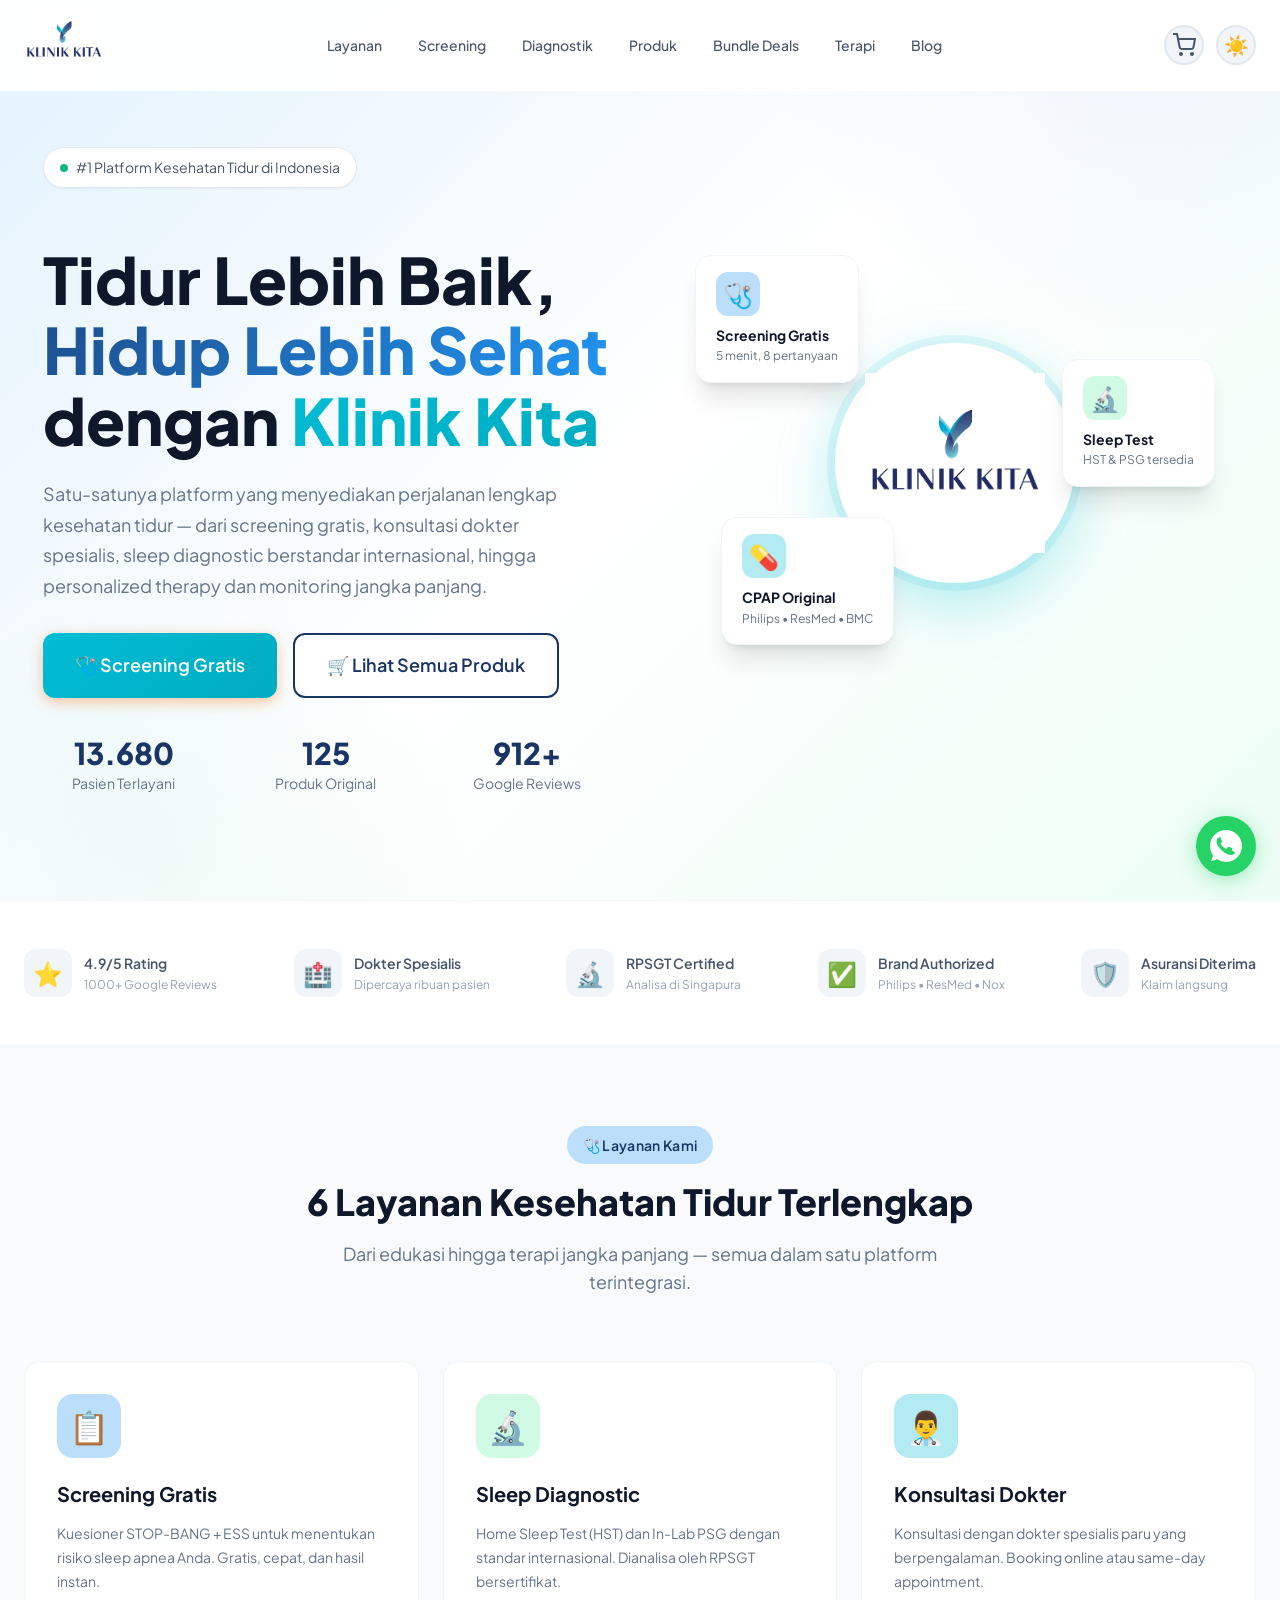
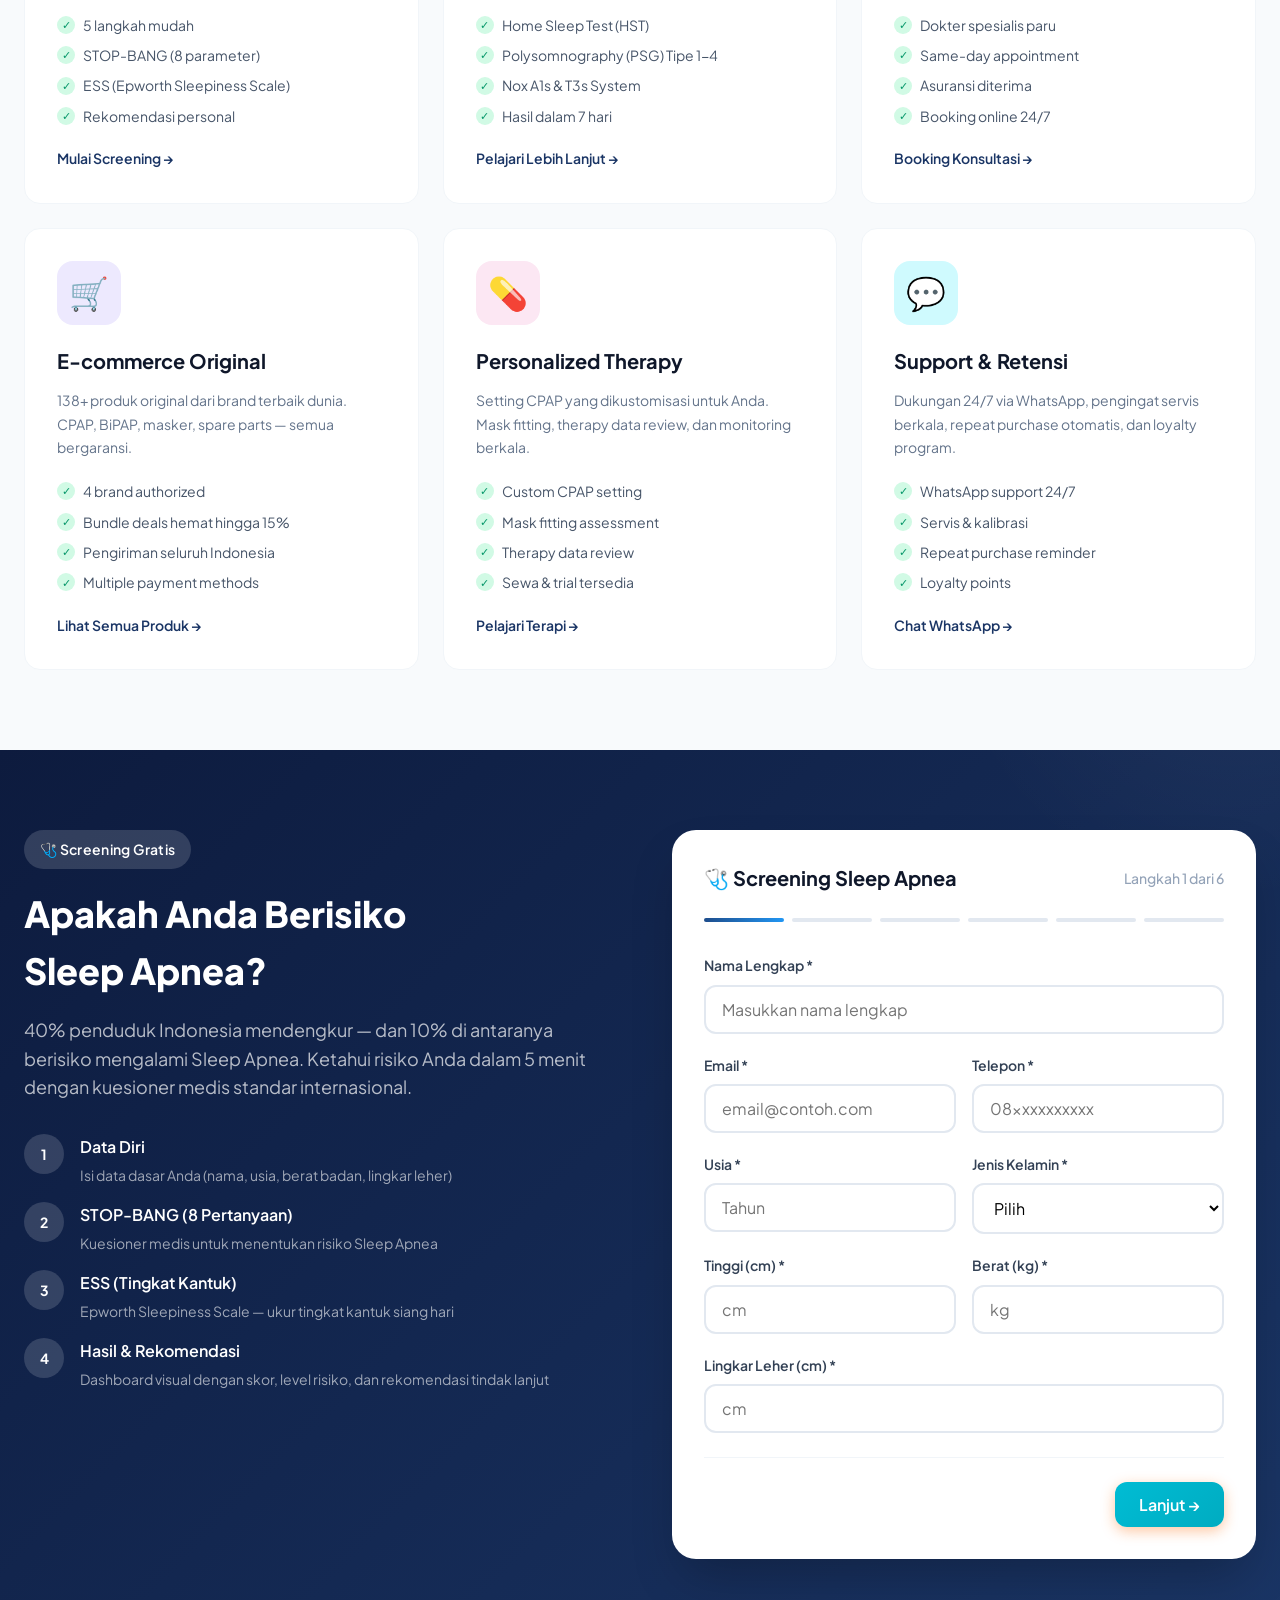
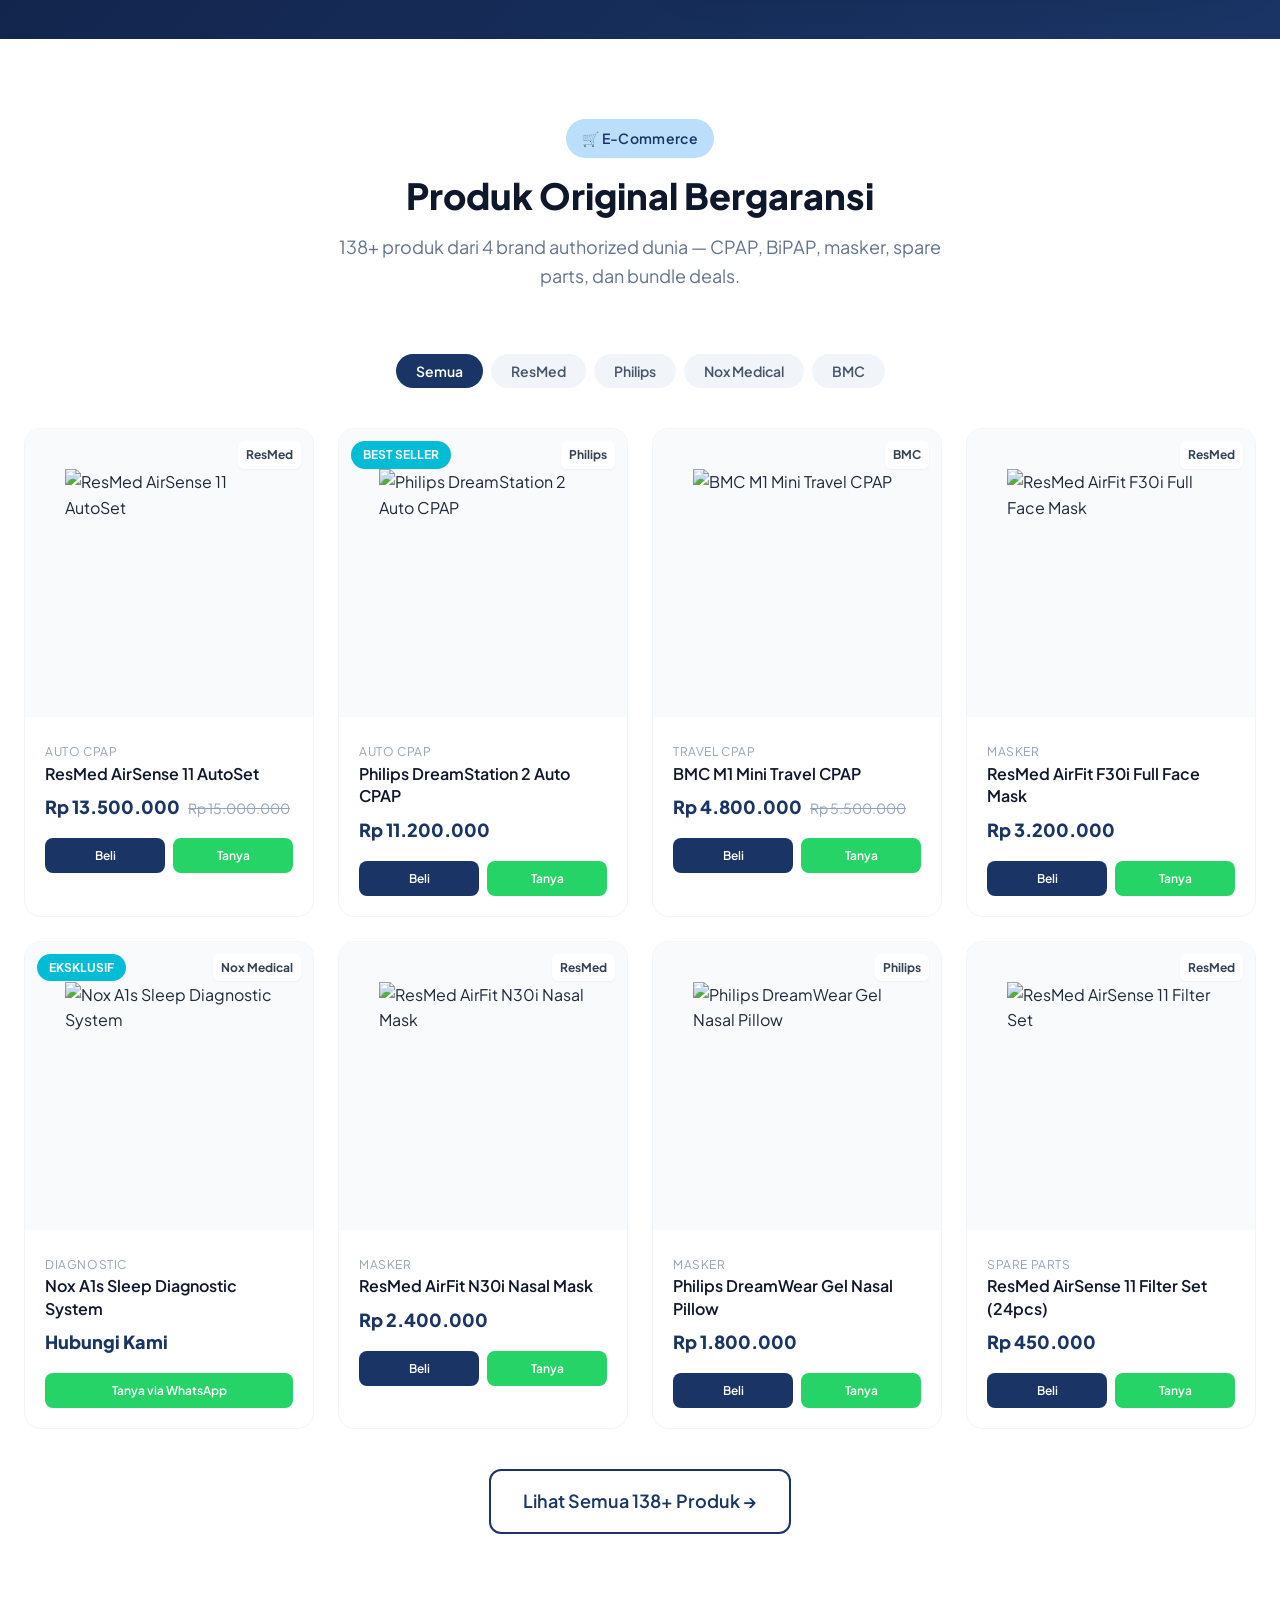
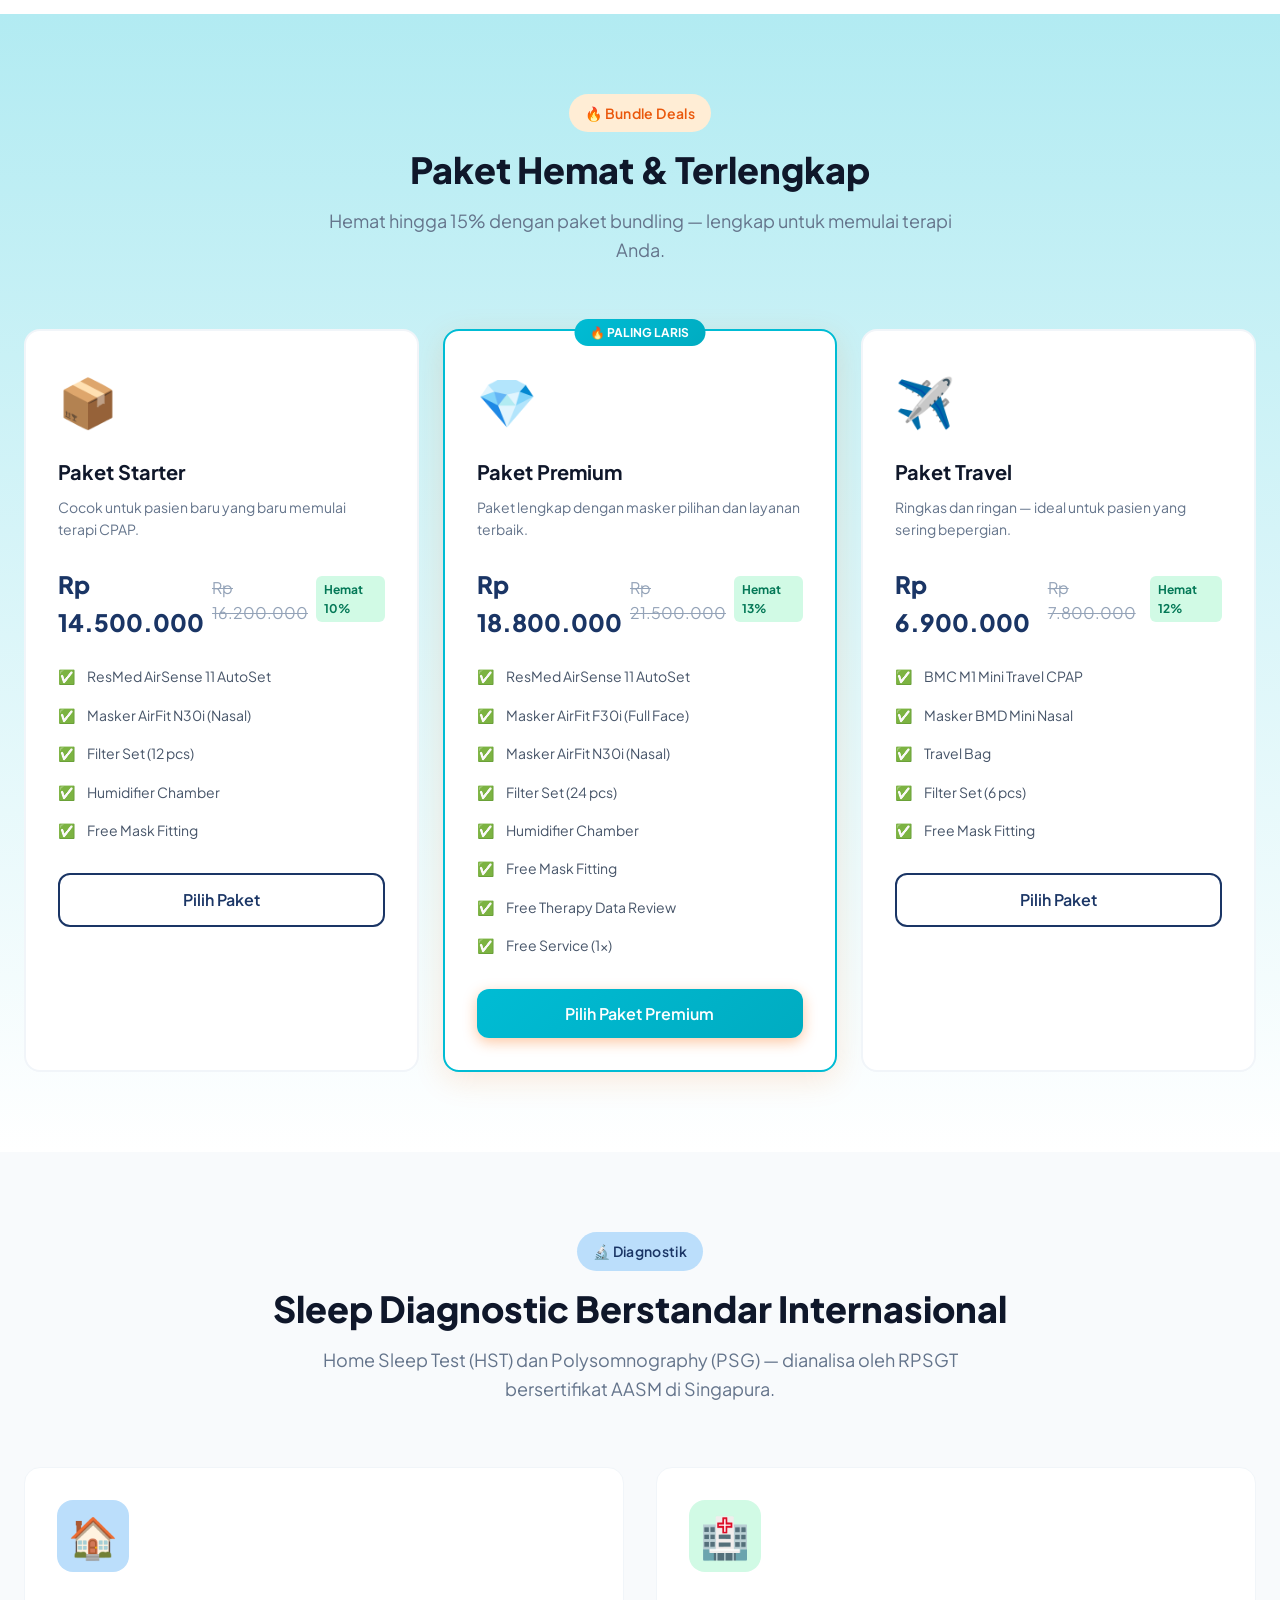
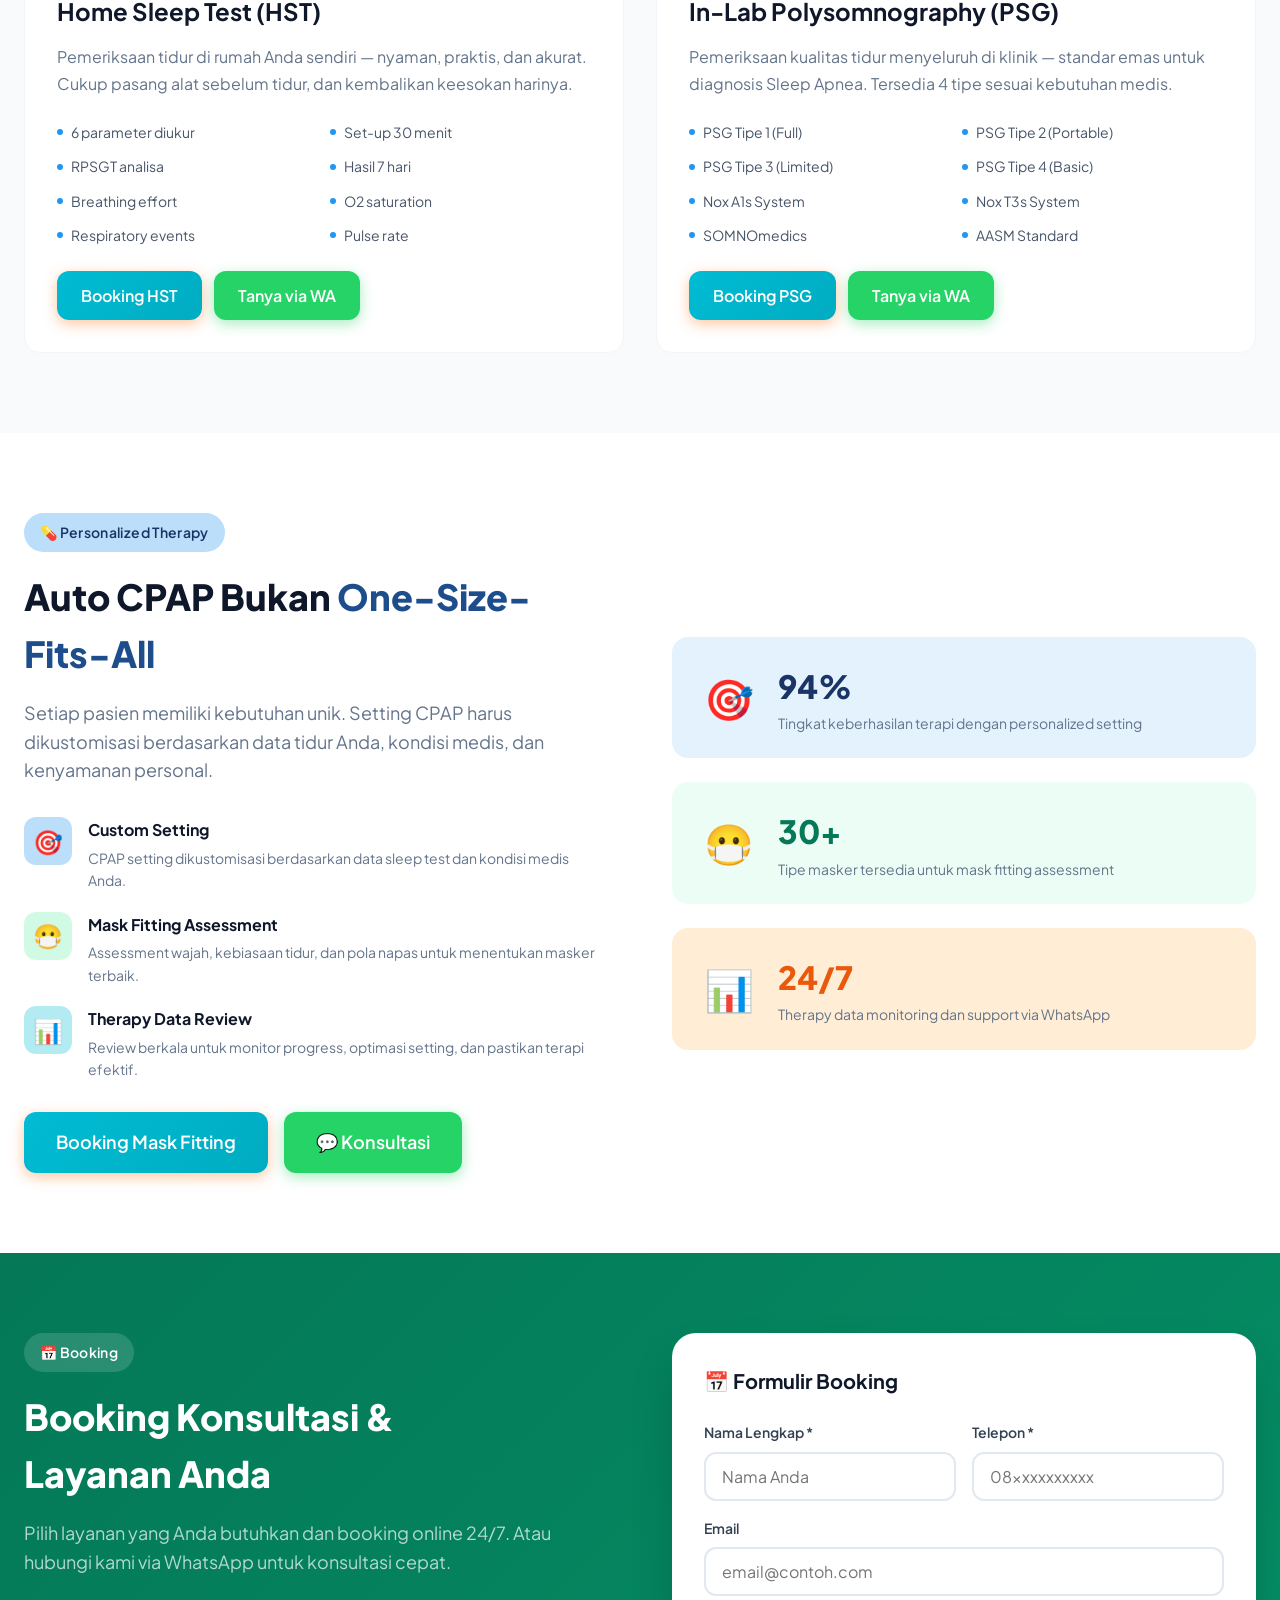
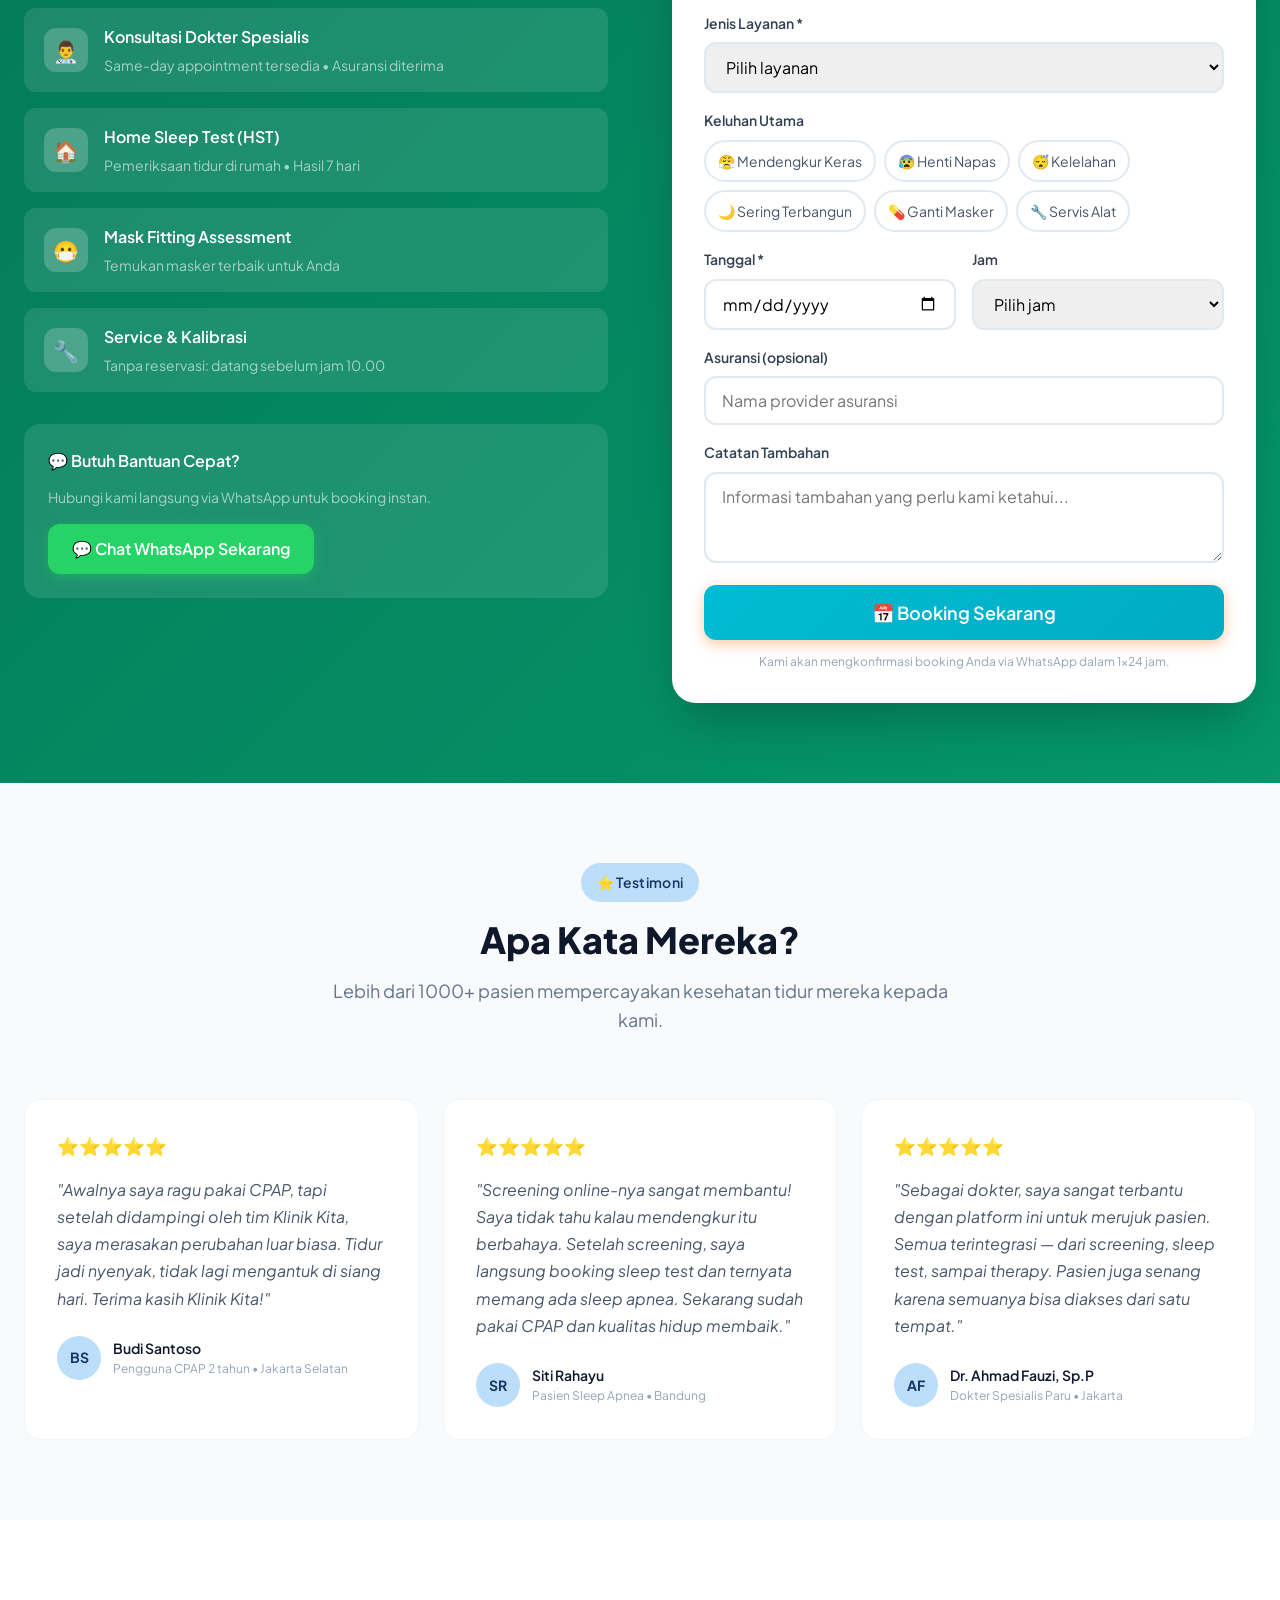
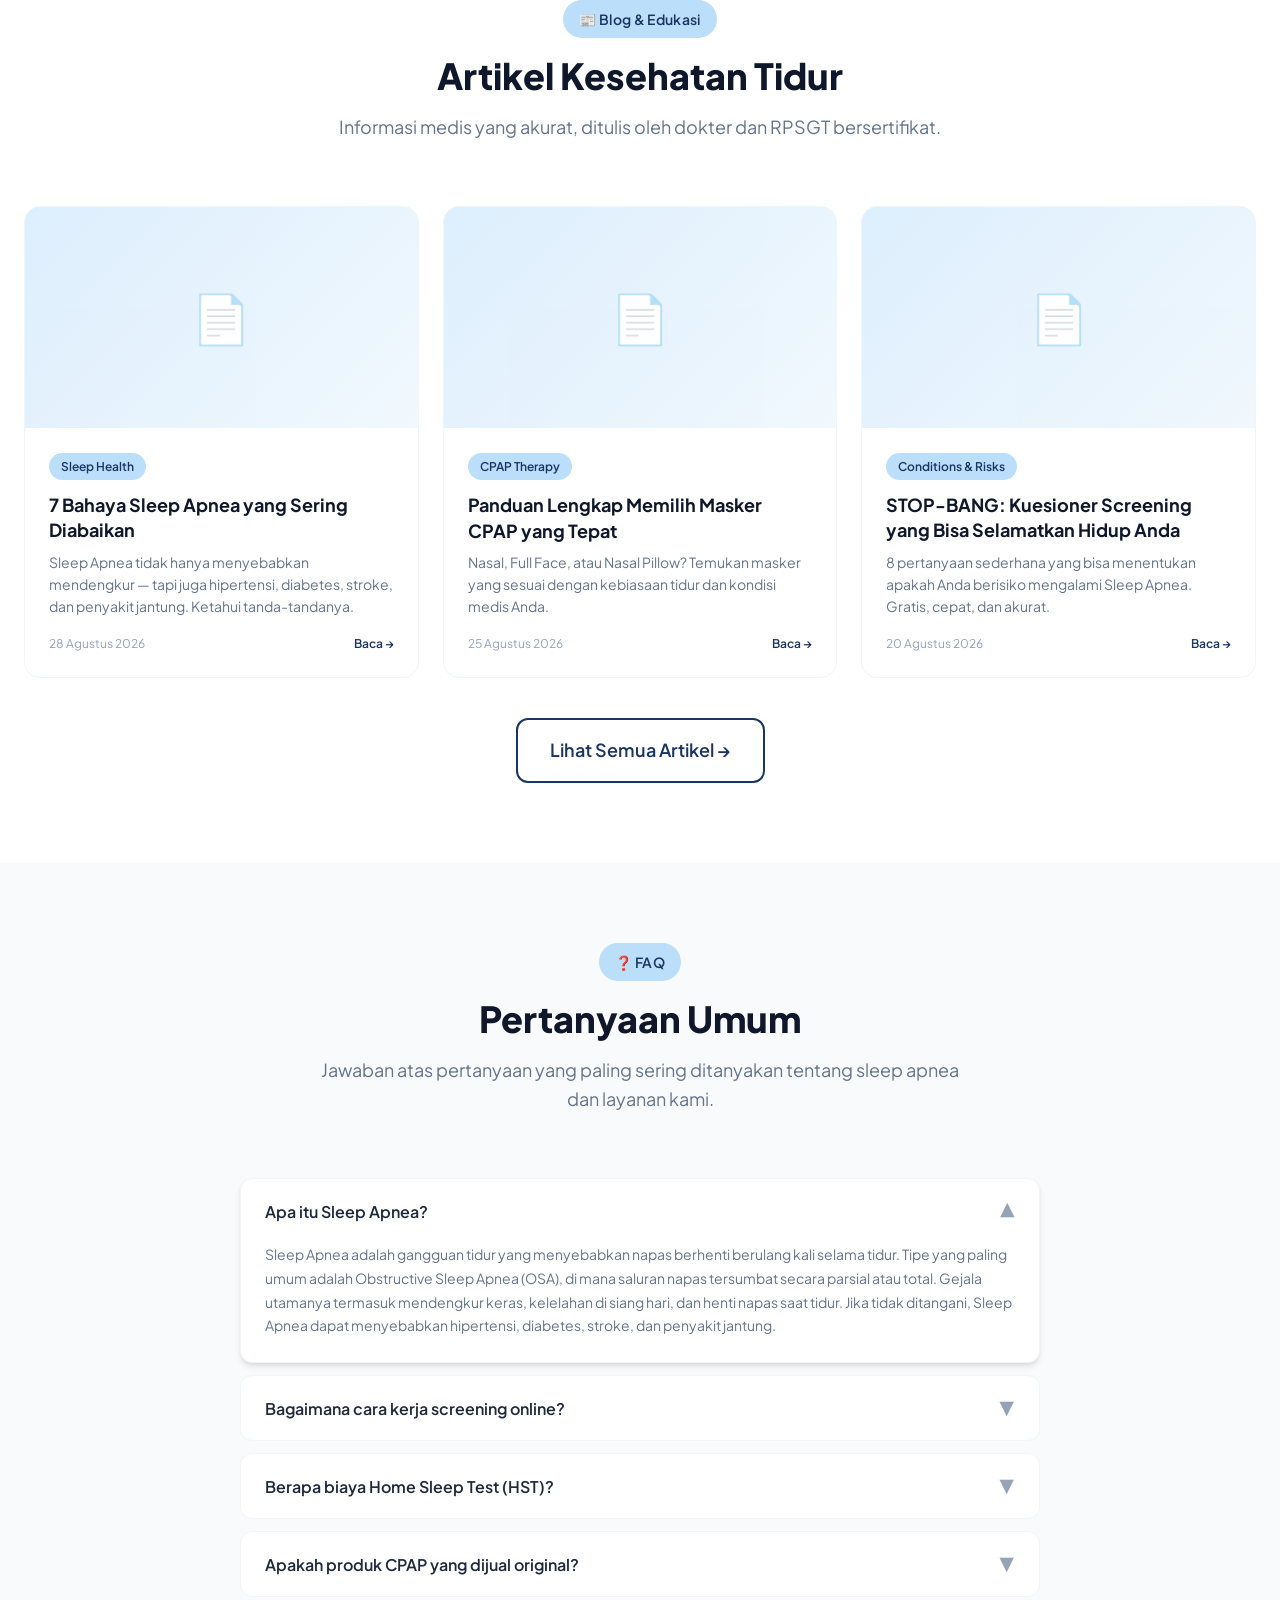
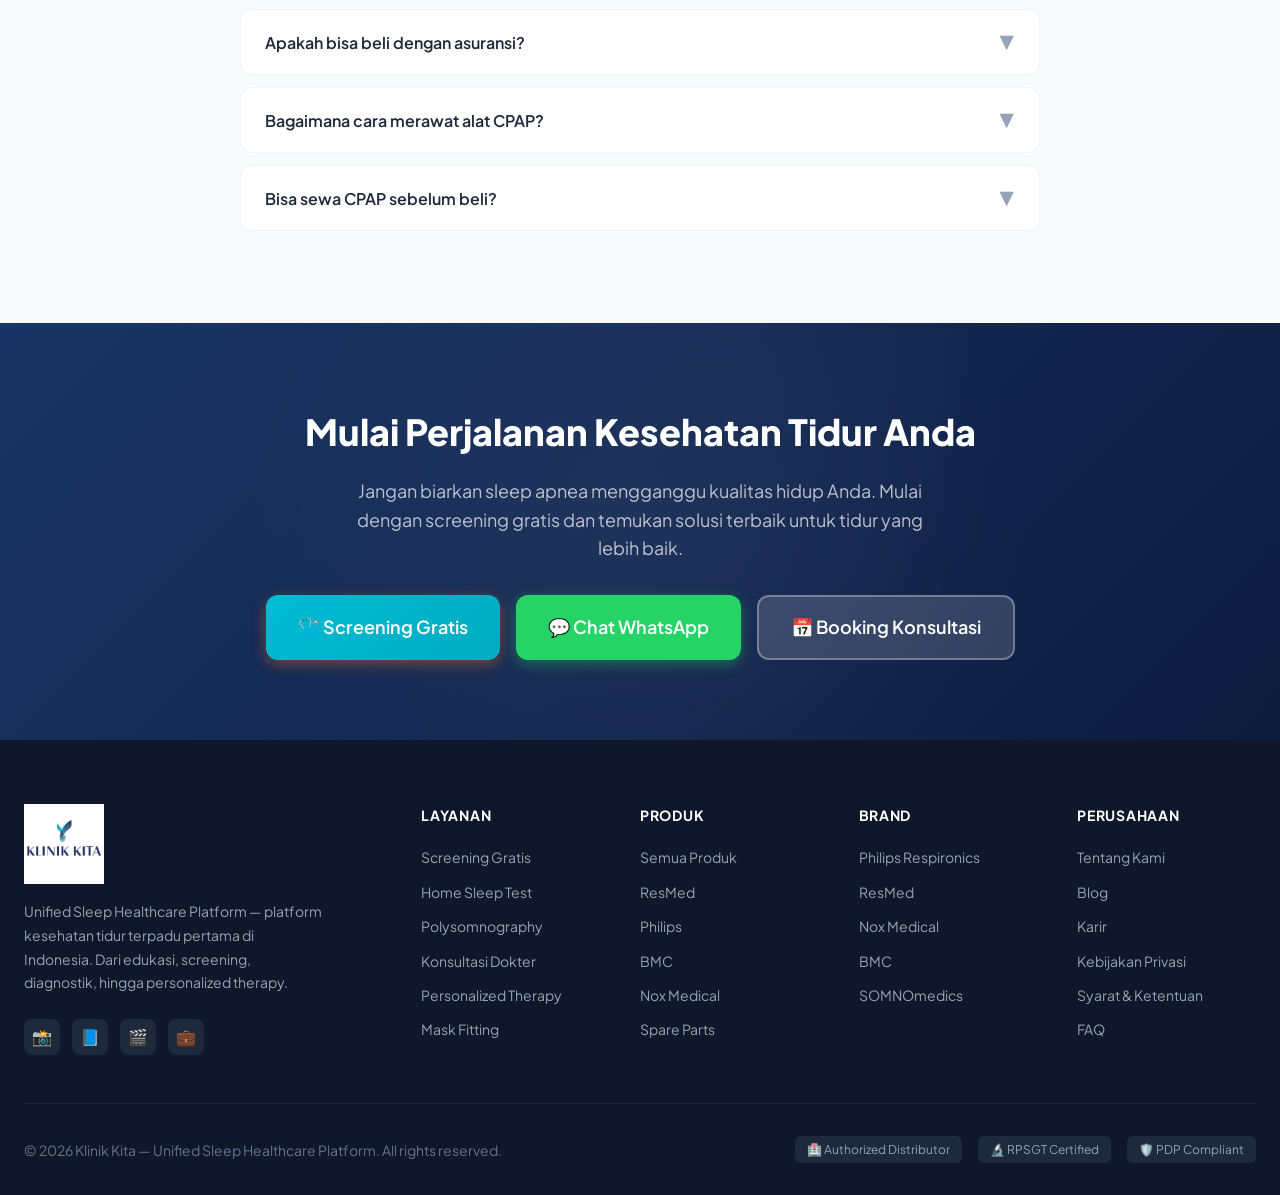
==== commit bd66b6fa: "feat: add cart badge count on navbar icon across all pages - Add updateCartBadge() to shared app.js " ====
--- a/index.html
+++ b/index.html
@@ -71,10 +71,10 @@
 
       <!-- Actions -->
       <div class="navbar-actions">
-        <div class="lang-toggle" role="group" aria-label="Language">
-          <button class="lang-btn active" data-lang="id" aria-pressed="true">ID</button>
-          <button class="lang-btn" data-lang="en" aria-pressed="false">EN</button>
-        </div>
+        <a href="produk.html" class="navbar-cart-icon" aria-label="Keranjang" style="position:relative;">
+          <svg viewBox="0 0 24 24" fill="none" stroke="currentColor" stroke-width="2" width="24" height="24"><circle cx="9" cy="21" r="1"/><circle cx="20" cy="21" r="1"/><path d="M1 1h4l2.68 13.39a2 2 0 0 0 2 1.61h9.72a2 2 0 0 0 2-1.61L23 6H6"/></svg>
+          <span id="cartBadge" style="display:none; position:absolute; top:-6px; right:-6px; background:#ef4444; color:white; border-radius:50%; width:18px; height:18px; font-size:10px; font-weight:700; align-items:center; justify-content:center;"></span>
+        </a>
         <div class="theme-selector">
           <button class="theme-btn-icon-only" onclick="toggleThemeDropdown()" aria-label="Toggle theme">
             <span id="themeBtnIcon">☀️</span>
--- a/css/style.css
+++ b/css/style.css
@@ -518,6 +518,32 @@
   position: relative;
 }
 
+.navbar-cart-icon {
+  display: flex;
+  align-items: center;
+  justify-content: center;
+  width: 40px;
+  height: 40px;
+  background: var(--gray-100);
+  border: 2px solid var(--gray-200);
+  border-radius: 50%;
+  color: var(--gray-600);
+  text-decoration: none;
+  transition: all 0.3s ease;
+}
+
+.navbar-cart-icon:hover {
+  background: var(--blue-50);
+  border-color: var(--blue-200);
+  color: var(--blue-600);
+}
+
+.dark .navbar-cart-icon {
+  background: var(--gray-700);
+  border-color: var(--gray-600);
+  color: var(--gray-300);
+}
+
 .theme-btn-icon-only {
   display: flex;
   align-items: center;
@@ -2594,7 +2620,8 @@
     --container-padding: 1rem;
   }
 
-  .navbar-menu {
+  .navbar-menu,
+  .navbar-links {
     display: none;
   }
 
@@ -2780,12 +2807,13 @@
   right: 0;
   bottom: 0;
   z-index: 9999;
-  background: rgba(0, 0, 0, 0.5);
-  backdrop-filter: blur(10px);
+  background: rgba(0, 0, 0, 0.4);
+  backdrop-filter: blur(4px);
+  -webkit-backdrop-filter: blur(4px);
   opacity: 0;
   visibility: hidden;
   pointer-events: none;
-  transition: opacity 0.3s ease, visibility 0.3s ease;
+  transition: opacity 0.3s ease, visibility 0.3s ease, backdrop-filter 0.3s ease;
 }
 
 .mobile-menu.active {
@@ -2805,8 +2833,8 @@
   padding: var(--space-6);
   overflow-y: auto;
   transform: translateX(100%);
-  transition: transform 0.4s cubic-bezier(0.25, 0.46, 0.45, 0.94);
-  box-shadow: -5px 0 30px rgba(0, 0, 0, 0.2);
+  transition: transform 0.35s cubic-bezier(0.32, 0.72, 0, 1);
+  box-shadow: -5px 0 30px rgba(0, 0, 0, 0.15);
 }
 
 .mobile-menu.active .mobile-menu-content {
@@ -2816,28 +2844,29 @@
 /* Stagger animation for menu items */
 .mobile-menu.active .mobile-menu-link,
 .mobile-menu.active .mobile-menu-cta {
-  animation: slideInRight 0.4s ease forwards;
+  animation: menuSlideIn 0.4s cubic-bezier(0.32, 0.72, 0, 1) forwards;
   opacity: 0;
-}
-
-.mobile-menu.active .mobile-menu-link:nth-child(1) { animation-delay: 0.1s; }
-.mobile-menu.active .mobile-menu-link:nth-child(2) { animation-delay: 0.15s; }
-.mobile-menu.active .mobile-menu-link:nth-child(3) { animation-delay: 0.2s; }
-.mobile-menu.active .mobile-menu-link:nth-child(4) { animation-delay: 0.25s; }
-.mobile-menu.active .mobile-menu-link:nth-child(5) { animation-delay: 0.3s; }
-.mobile-menu.active .mobile-menu-link:nth-child(6) { animation-delay: 0.35s; }
-.mobile-menu.active .mobile-menu-link:nth-child(7) { animation-delay: 0.4s; }
-.mobile-menu.active .mobile-menu-link:nth-child(8) { animation-delay: 0.45s; }
-.mobile-menu.active .mobile-menu-cta { animation-delay: 0.5s; }
-
-@keyframes slideInRight {
+  transform: translateY(12px);
+}
+
+.mobile-menu.active .mobile-menu-link:nth-child(1) { animation-delay: 0.08s; }
+.mobile-menu.active .mobile-menu-link:nth-child(2) { animation-delay: 0.12s; }
+.mobile-menu.active .mobile-menu-link:nth-child(3) { animation-delay: 0.16s; }
+.mobile-menu.active .mobile-menu-link:nth-child(4) { animation-delay: 0.20s; }
+.mobile-menu.active .mobile-menu-link:nth-child(5) { animation-delay: 0.24s; }
+.mobile-menu.active .mobile-menu-link:nth-child(6) { animation-delay: 0.28s; }
+.mobile-menu.active .mobile-menu-link:nth-child(7) { animation-delay: 0.32s; }
+.mobile-menu.active .mobile-menu-link:nth-child(8) { animation-delay: 0.36s; }
+.mobile-menu.active .mobile-menu-cta { animation-delay: 0.42s; }
+
+@keyframes menuSlideIn {
   from {
     opacity: 0;
-    transform: translateX(20px);
+    transform: translateY(12px);
   }
   to {
     opacity: 1;
-    transform: translateX(0);
+    transform: translateY(0);
   }
 }
 
@@ -2849,6 +2878,10 @@
 .dark .mobile-menu-close {
   background: var(--gray-100);
   color: var(--gray-600);
+}
+
+.mobile-menu.active .mobile-menu-header {
+  animation: menuSlideIn 0.3s cubic-bezier(0.32, 0.72, 0, 1) forwards;
 }
 
 .mobile-menu-header {
